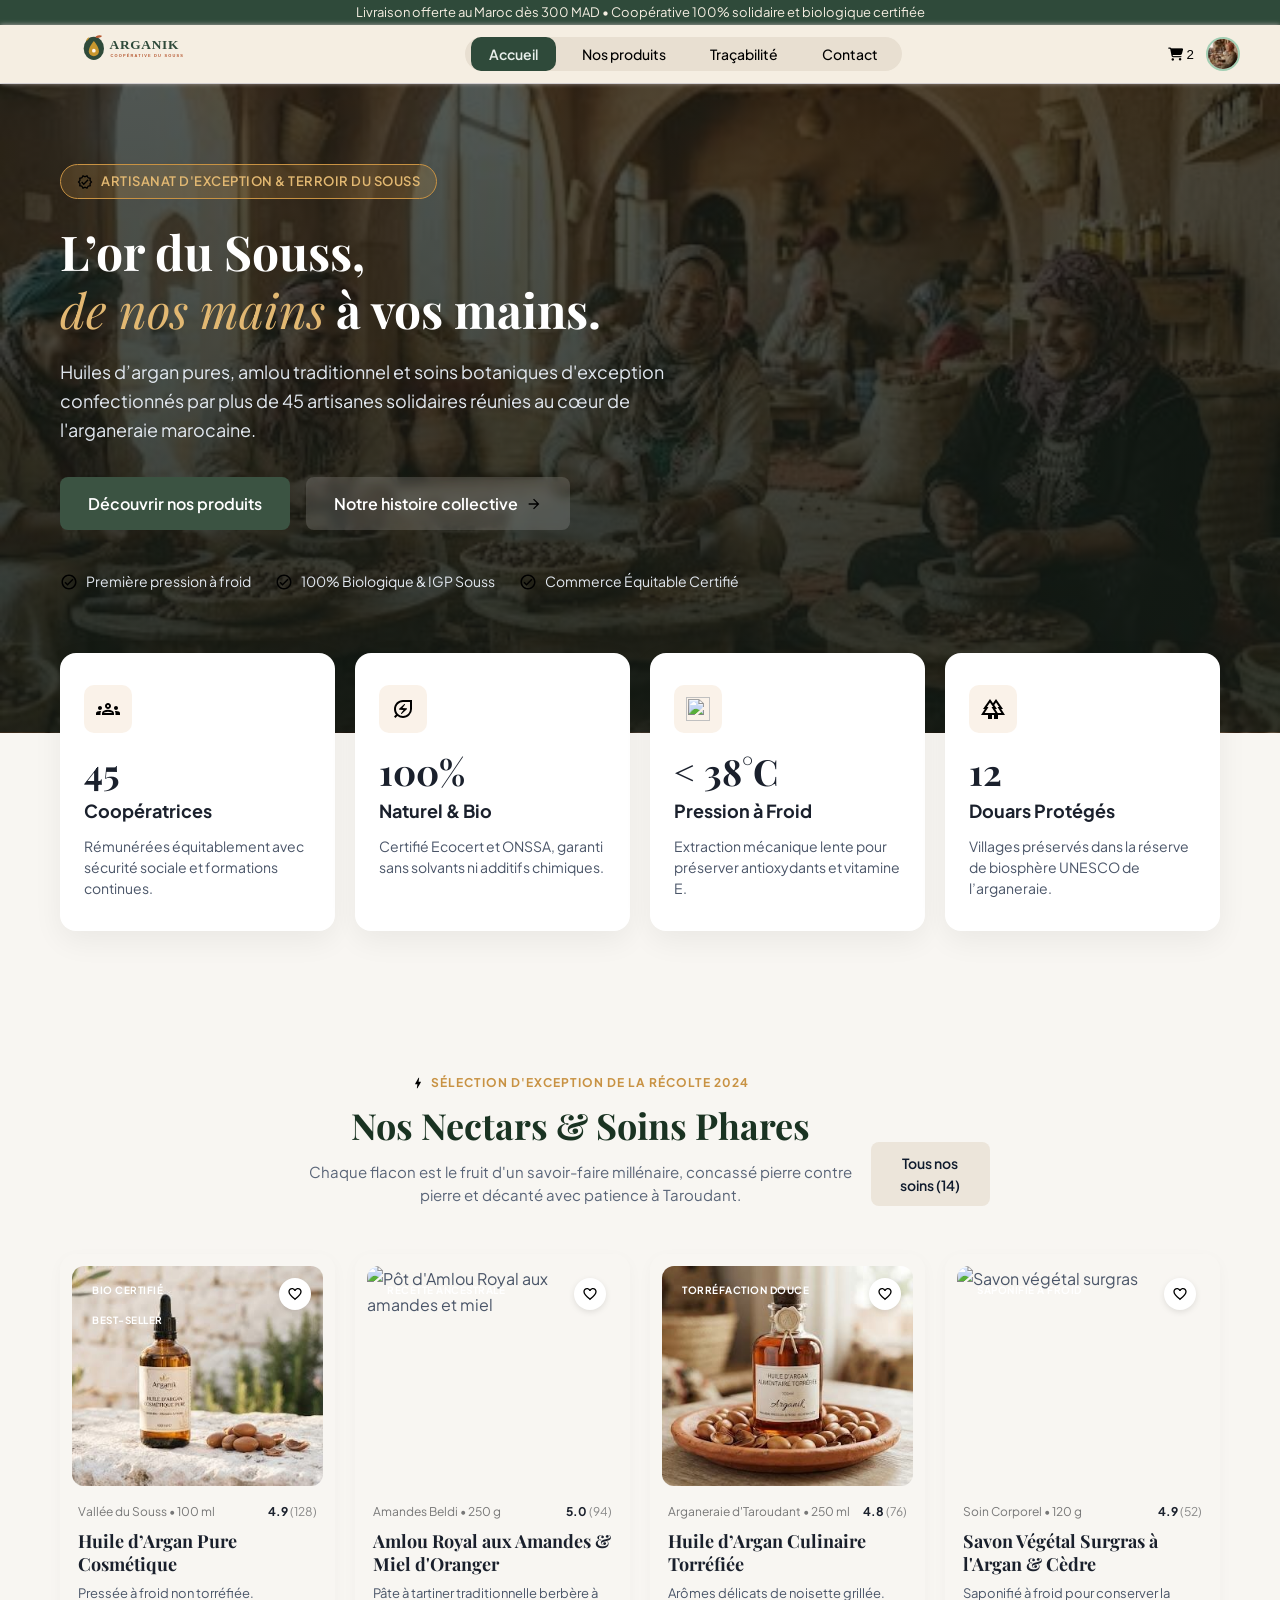
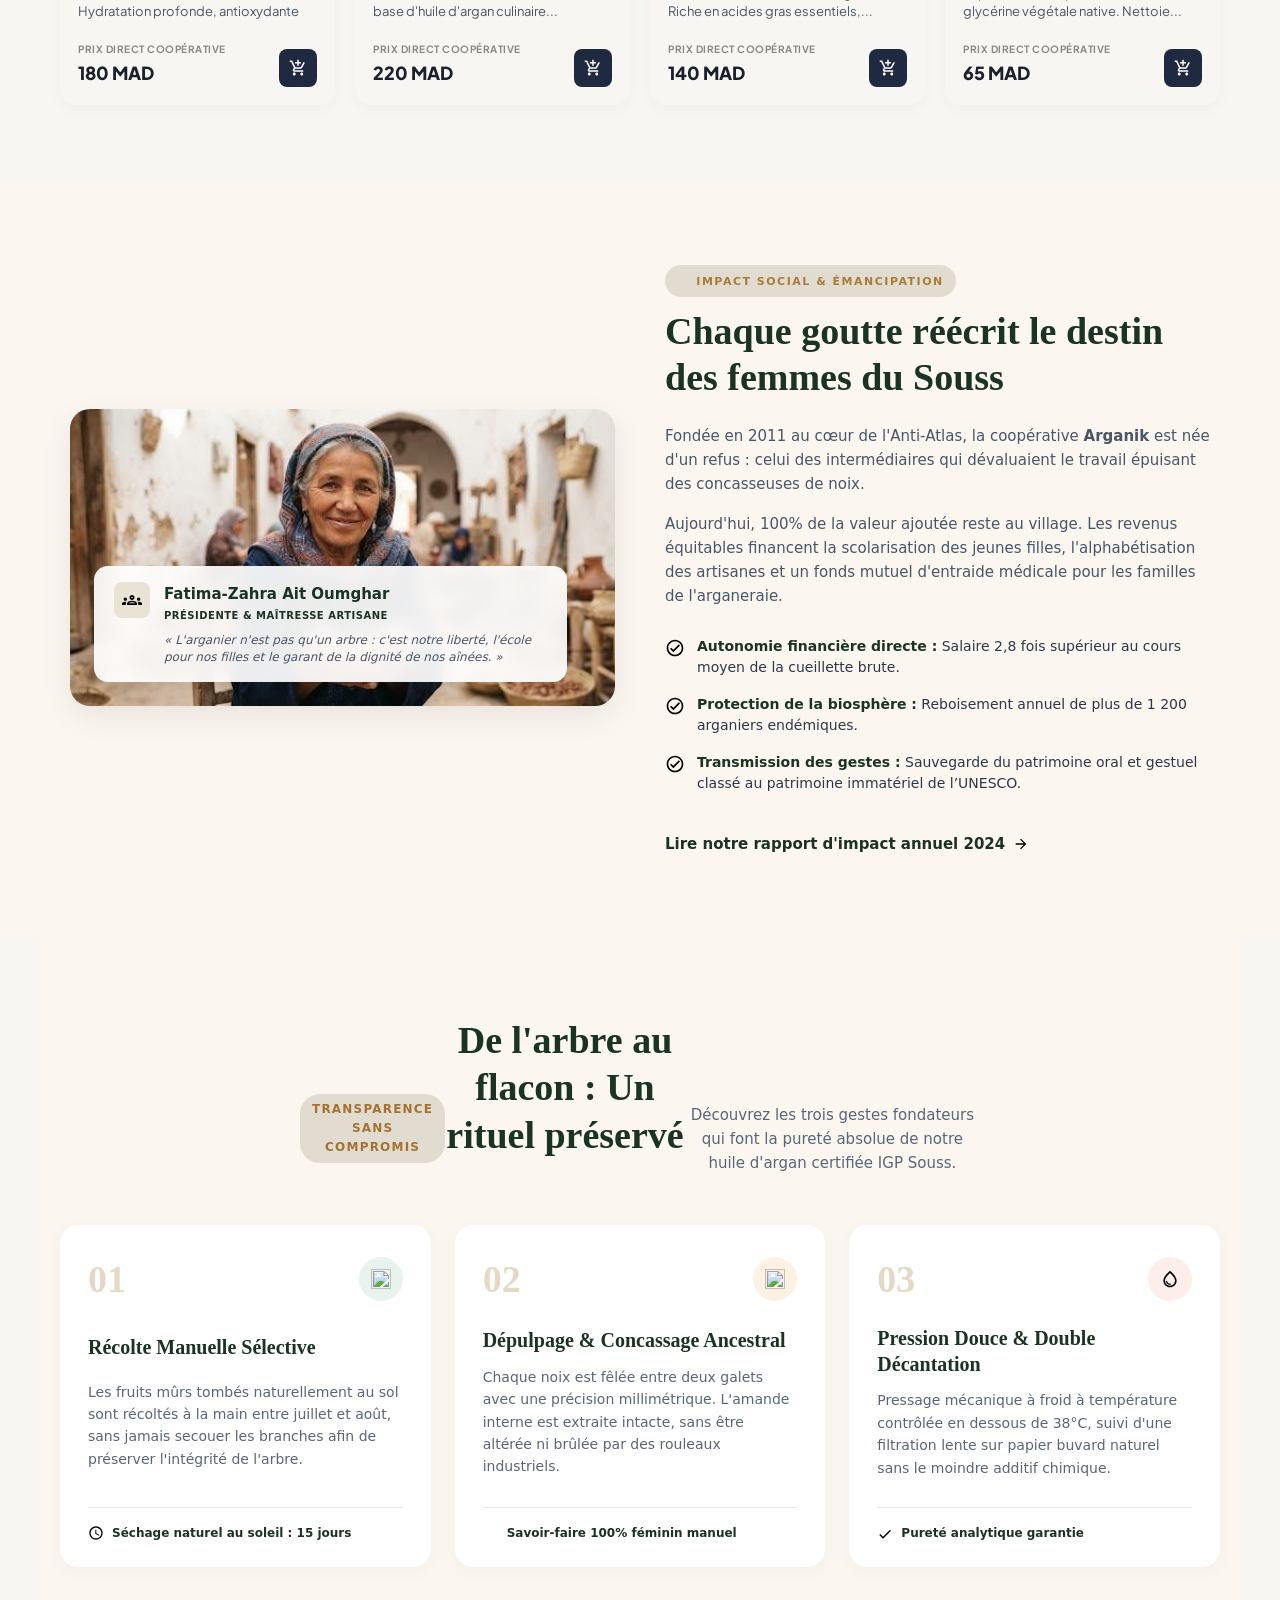
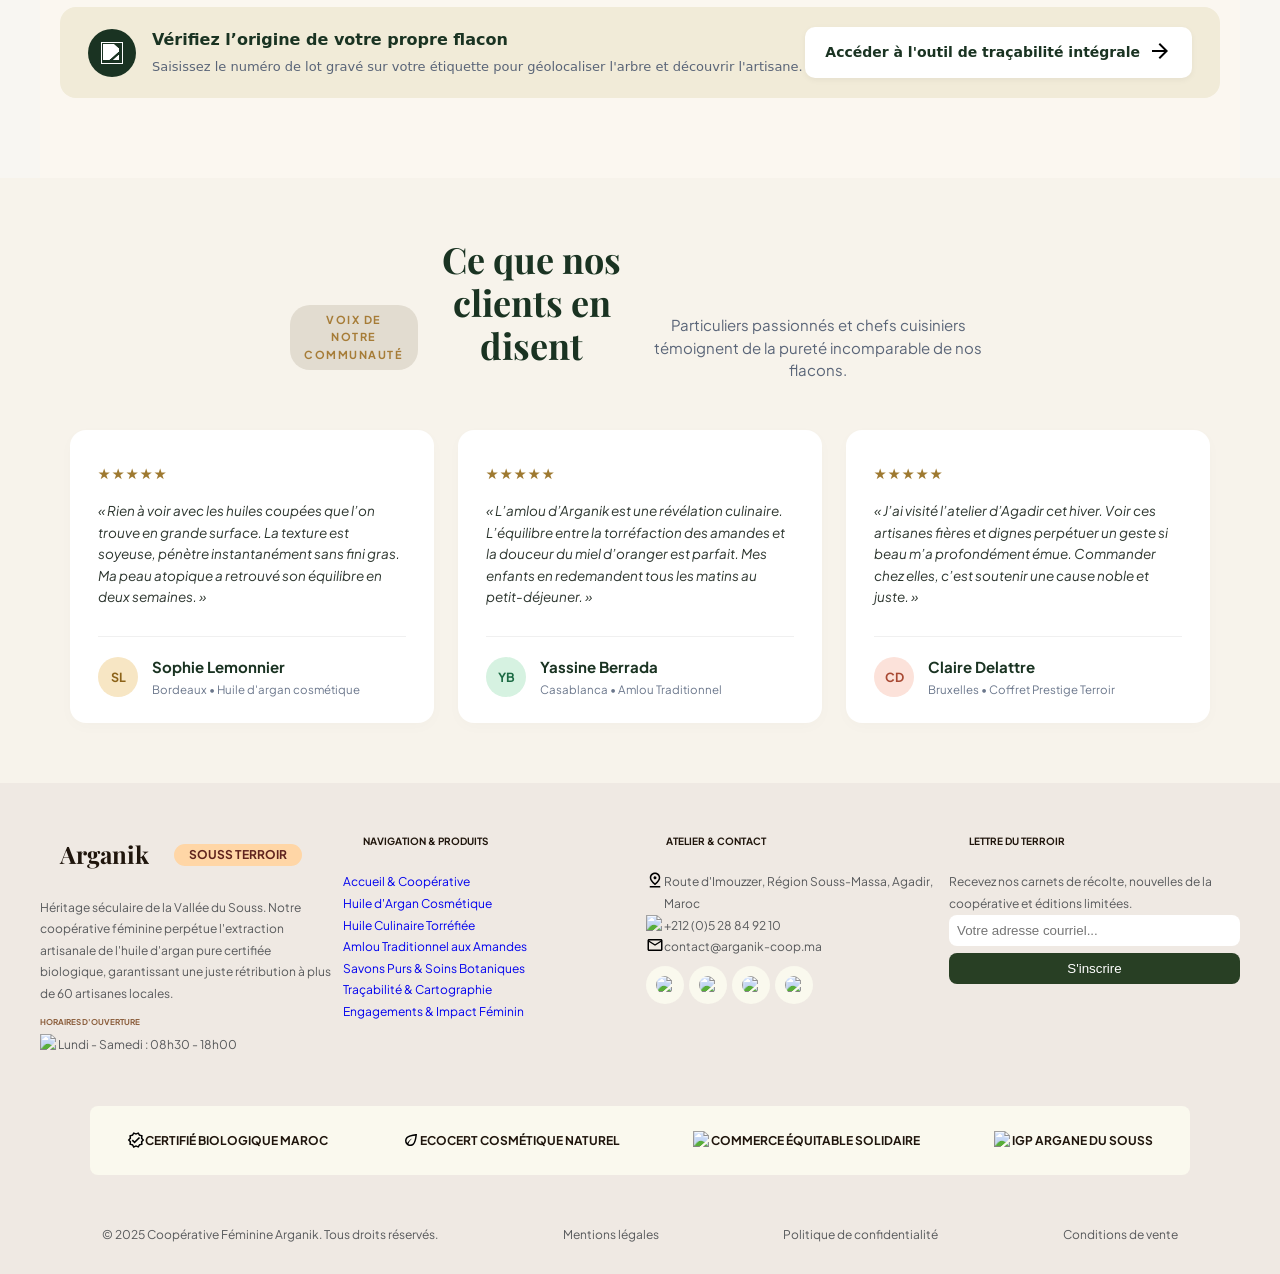
==== index.html @ dbd70b1c "mod :des petites modification sur l'acceuil page" ====
<!DOCTYPE html>
<html lang="fr">
<head>
    <meta charset="UTF-8">
    <meta name="viewport" content="width=device-width, initial-scale=1.0">
    <link rel="preconnect" href="https://fonts.googleapis.com">
    <link rel="preconnect" href="https://fonts.gstatic.com" crossorigin>
    <link
        href="https://fonts.googleapis.com/css2?family=Playfair+Display:ital,wght@0,400..900;1,400..900&family=Plus+Jakarta+Sans:ital,wght@0,200..800;1,200..800&display=swap"
        rel="stylesheet">
    <link rel="stylesheet" href="https://cdnjs.cloudflare.com/ajax/libs/font-awesome/6.5.1/css/all.min.css">
    <title>Accueil - Arganik Coopérative</title>
    <link rel="stylesheet" href="css/header.css">
    <link rel="stylesheet" href="css/footer.css">
    <link rel="stylesheet" href="css/acceuil.css">
</head>
<body>
   <!-- header de notre page  -->
    <header class="en-tete">
        <div class="livraison">
            <p id="liv">Livraison offerte au Maroc dès 300 MAD • Coopérative 100% solidaire et biologique certifiée</p>
        </div>
        <div class="conteneur-ente-contenu">
            <a href="index.html" class="logoo">
                <img src="../assets/images/logo/arganik-logo.svg" alt="Logo Arganik" class="logo">
            </a>
            <nav aria-label="Navigation principale" class="barre">
                <ul class="menu">
                    <li><a href="index.html" class="lien-actif">Accueil</a></li>
                    <li><a href="pages/">Nos produits</a></li>
                    <li><a href="pages/">Traçabilité</a></li>
                    <li><a href="pages/">Contact</a></li>
                </ul>
            </nav>
            <div class="profile">

                <button aria-label="Voir le panier">

                    <i class="fa-solid fa-cart-shopping"></i>

                    <span class="badge-panier">2</span>

                </button>

                <img src="assets/images/divers/avatar-utilisateur.jpg" alt="Avatar utilisateur">

            </div>

        </div>

    </header> 

    <main>
        <!-- Section Hero -->
        <section class="hero-section">
            <div class="hero-content">
                <p class="hero-badge">
                    <img src="assets/icons/certifie.svg" alt="" class="badge-icon" aria-hidden="true">
                    ARTISANAT D'EXCEPTION &amp; TERROIR DU SOUSS
                </p>

                <h1 class="hero-title">
                    L’or du Souss,<br>
                    <span class="highlight">de nos mains</span> à vos mains.
                </h1>

                <p class="hero-text">
                    Huiles d’argan pures, amlou traditionnel et soins botaniques
                    d'exception confectionnés par plus de 45 artisanes solidaires
                    réunies au cœur de l'arganeraie marocaine.
                </p>

                <div class="hero-cta">
                    <a href="pages/produit.html" class="btn-primary">Découvrir nos produits</a>
                    <a href="#histoire" class="btn-secondary">
                        Notre histoire collective
                        <img src="assets/icons/fleche-droite.svg" alt="" class="btn-icon" aria-hidden="true">
                    </a>
                </div>

                <ul class="hero-features">
                    <li>
                        <img src="assets/icons/coche-cercle.svg" alt="" aria-hidden="true">
                        Première pression à froid
                    </li>
                    <li>
                        <img src="assets/icons/coche-cercle.svg" alt="" aria-hidden="true">
                        100% Biologique &amp; IGP Souss
                    </li>
                    <li>
                        <img src="assets/icons/coche-cercle.svg" alt="" aria-hidden="true">
                        Commerce Équitable Certifié
                    </li>
                </ul>
            </div>
        </section>

        <!-- section chiffres cles et Cartes -->
        <section class="stats-section">
            <div class="stats-grid">
                <div class="stat-card">
                    <div class="stat-icon-wrapper">
                        <img src="assets/icons/groupe.svg" alt="" aria-hidden="true">
                    </div>
                    <p class="stat-value">45</p>
                    <h3 class="stat-title">Coopératrices</h3>
                    <p class="stat-description">
                        Rémunérées équitablement avec sécurité sociale et formations continues.
                    </p>
                </div>

                <div class="stat-card">
                    <div class="stat-icon-wrapper">
                        <img src="assets/icons/feuille-energie.svg" alt="" aria-hidden="true">
                    </div>
                    <p class="stat-value">100%</p>
                    <h3 class="stat-title">Naturel &amp; Bio</h3>
                    <p class="stat-description">
                        Certifié Ecocert et ONSSA, garanti sans solvants ni additifs chimiques.
                    </p>
                </div>

                <div class="stat-card">
                    <div class="stat-icon-wrapper">
                        <img src="assets/icons/pression.svg" alt="" aria-hidden="true">
                    </div>
                    <p class="stat-value">&lt; 38°C</p>
                    <h3 class="stat-title">Pression à Froid</h3>
                    <p class="stat-description">
                        Extraction mécanique lente pour préserver antioxydants et vitamine E.
                    </p>
                </div>

                <div class="stat-card">
                    <div class="stat-icon-wrapper">
                        <img src="assets/icons/foret.svg" alt="" aria-hidden="true">
                    </div>
                    <p class="stat-value">12</p>
                    <h3 class="stat-title">Douars Protégés</h3>
                    <p class="stat-description">
                        Villages préservés dans la réserve de biosphère UNESCO de l’arganeraie.
                    </p>
                </div>
            </div>
        </section>
        <!-- section produits or infos   -->
<section class="products-section">
    <div class="container">
        
        <!-- Entête de section -->
        <div class="section-header">
            <div class="header-text">
                <p class="section-badge">
                    <img src="assets/icons/eclair.svg" alt="" class="badge-icon" aria-hidden="true">
                    SÉLECTION D'EXCEPTION DE LA RÉCOLTE 2024
                </p>
                <h2 class="section-title">Nos Nectars &amp; Soins Phares</h2>
                <p class="section-description">
                    Chaque flacon est le fruit d'un savoir-faire millénaire, concassé pierre contre pierre et décanté avec patience à Taroudant.
                </p>
            </div>
            <a href="pages/produit.html" class="btn-all-products">Tous nos soins (14)</a>
        </div>

        <!-- grille des produits -->
        <div class="products-grid">
            <!-- Produit 1 -->
            <article class="product-card">
                <div class="product-image-wrapper">
                    <div class="product-tags">
                        <span class="tag tag-dark">BIO CERTIFIÉ</span>
                        <span class="tag tag-dark">BEST-SELLER</span>
                    </div>
                    <button type="button" class="btn-favorite" aria-label="Ajouter aux favoris">
                        <img src="assets/icons/favori.svg" alt="" aria-hidden="true">
                    </button>
                    <img src="assets/images/produits/huile-argan-cosmetique-01.jpg" alt="Flacon d'huile d'argan pure cosmétique" class="product-image">
                </div>
                <div class="product-content">
                    <div class="product-meta">
                        <span class="origin-volume">Vallée du Souss • 100 ml</span>
                        <span class="product-rating"> 4.9 <span class="rating-count">(128)</span></span>
                    </div>
                    <h3 class="product-title">Huile d’Argan Pure Cosmétique</h3>
                    <p class="product-description">Pressée à froid non torréfiée. Hydratation profonde, antioxydante</p>

                    <div class="product-footer">
                        <div class="price-wrapper">
                            <span class="price-label">PRIX DIRECT COOPÉRATIVE</span>
                            <span class="price-value">180 MAD</span>
                        </div>
                        <button type="button" class="btn-add-cart" aria-label="Ajouter au panier">
                            <img src="assets/icons/ajout-panier.svg" alt="" aria-hidden="true">
                        </button>
                    </div>
                </div>
            </article>

            <!-- Produit 2 -->
            <article class="product-card">
                <div class="product-image-wrapper">
                    <div class="product-tags">
                        <span class="tag tag-dark">RECETTE ANCESTRALE</span>
                    </div>
                    <button type="button" class="btn-favorite" aria-label="Ajouter aux favoris">
                        <img src="assets/icons/favori.svg" alt="" aria-hidden="true">
                    </button>
                    <img src="assets/images/produits/amlou-royal-02.jpg" alt="Pôt d'Amlou Royal aux amandes et miel" class="product-image">
                </div>

                <div class="product-content">
                    <div class="product-meta">
                        <span class="origin-volume">Amandes Beldi • 250 g</span>
                        <span class="product-rating"> 5.0 <span class="rating-count">(94)</span></span>
                    </div>

                    <h3 class="product-title">Amlou Royal aux Amandes &amp; Miel d'Oranger</h3>
                    <p class="product-description">Pâte à tartiner traditionnelle berbère à base d'huile d'argan culinaire...</p>

                    <div class="product-footer">
                        <div class="price-wrapper">
                            <span class="price-label">PRIX DIRECT COOPÉRATIVE</span>
                            <span class="price-value">220 MAD</span>
                        </div>
                        <button type="button" class="btn-add-cart" aria-label="Ajouter au panier">
                            <img src="assets/icons/ajout-panier.svg" alt="" aria-hidden="true">
                        </button>
                    </div>
                </div>
            </article>

            <!-- Produit 3 -->
            <article class="product-card">
                <div class="product-image-wrapper">
                    <div class="product-tags">
                        <span class="tag tag-dark">TORRÉFACTION DOUCE</span>
                    </div>
                    <button type="button" class="btn-favorite" aria-label="Ajouter aux favoris">
                        <img src="assets/icons/favori.svg" alt="" aria-hidden="true">
                    </button>
                    <img src="assets/images/produits/huile-argan-culinaire-03.jpg" alt="Bouteille d'huile d'argan culinaire" class="product-image">
                </div>

                <div class="product-content">
                    <div class="product-meta">
                        <span class="origin-volume">Arganeraie d'Taroudant • 250 ml</span>
                        <span class="product-rating"> 4.8 <span class="rating-count">(76)</span></span>
                    </div>

                    <h3 class="product-title">Huile d’Argan Culinaire Torréfiée</h3>
                    <p class="product-description">Arômes délicats de noisette grillée. Riche en acides gras essentiels,...</p>

                    <div class="product-footer">
                        <div class="price-wrapper">
                            <span class="price-label">PRIX DIRECT COOPÉRATIVE</span>
                            <span class="price-value">140 MAD</span>
                        </div>
                        <button type="button" class="btn-add-cart" aria-label="Ajouter au panier">
                            <img src="assets/icons/ajout-panier.svg" alt="" aria-hidden="true">
                        </button>
                    </div>
                </div>
            </article>

            <!-- Produit 4 -->
            <article class="product-card">
                <div class="product-image-wrapper">
                    <div class="product-tags">
                        <span class="tag tag-grey">SAPONIFIÉ À FROID</span>
                    </div>
                    <button type="button" class="btn-favorite" aria-label="Ajouter aux favoris">
                        <img src="assets/icons/favori.svg" alt="" aria-hidden="true">
                    </button>
                    <img src="assets/images/produits/savon-argan-cedre-04.jpg" alt="Savon végétal surgras" class="product-image">
                </div>

                <div class="product-content">
                    <div class="product-meta">
                        <span class="origin-volume">Soin Corporel • 120 g</span>
                        <span class="product-rating"> 4.9 <span class="rating-count">(52)</span></span>
                    </div>

                    <h3 class="product-title">Savon Végétal Surgras à l'Argan &amp; Cèdre</h3>
                    <p class="product-description">Saponifié à froid pour conserver la glycérine végétale native. Nettoie...</p>

                    <div class="product-footer">
                        <div class="price-wrapper">
                            <span class="price-label">PRIX DIRECT COOPÉRATIVE</span>
                            <span class="price-value">65 MAD</span>
                        </div>
                        <button type="button" class="btn-add-cart" aria-label="Ajouter au panier">
                            <img src="assets/icons/ajout-panier.svg" alt="" aria-hidden="true">
                        </button>
                    </div>
                </div>
            </article>

        </div>
    </div>
</section>
<section class="section-cooperative">
  <div class="cooperative-container">
    
    <!-- image + carte de la Presidente -->
    <div class="cooperative-media">
      <div class="photo-wrapper">
        <img src="assets/images/accueil/impact-presidente-fatima-zahra.jpg" alt="Fatima-Zahra Ait Oumghar" class="pic-president">
        
        <!-- carte d'information sur l'image -->
        <div class="card-presidente">
          <div class="icon-wrapper">
            <img src="assets/icons/groupe.svg" alt="" aria-hidden="true">
          </div>
          <div class="info-presidente">
            <h3 class="name">Fatima-Zahra Ait Oumghar</h3>
            <p class="name-job">PRÉSIDENTE & MAÎTRESSE ARTISANE</p>
            <blockquote class="discription-president">
              « L'arganier n'est pas qu'un arbre : c'est notre liberté, l'école pour nos filles et le garant de la dignité de nos aînées. »
            </blockquote>
          </div>
        </div>
      </div>
    </div>

    <!-- textes et liste d'impact -->
    <div class="cooperative-content">
      <!-- badge en haut du titre -->
      <span class="tag-badge">
        <img src="assets/icons/impact.svg" alt="" aria-hidden="true">
        IMPACT SOCIAL & ÉMANCIPATION
      </span>

      <h2 class="titre-descript">Chaque goutte réécrit le destin des femmes du Souss</h2>

      <p class="lead-text">
        Fondée en 2011 au cœur de l'Anti-Atlas, la coopérative <strong>Arganik</strong> est née d'un refus : celui des intermédiaires qui dévaluaient le travail épuisant des concasseuses de noix.
      </p>

      <p class="description-text">
        Aujourd'hui, 100% de la valeur ajoutée reste au village. Les revenus équitables financent la scolarisation des jeunes filles, l'alphabétisation des artisanes et un fonds mutuel d'entraide médicale pour les familles de l'arganeraie.
      </p>

      <ul class="list-info-cooperative">
        <li>
          <img src="assets/icons/coche-cercle.svg" alt="" aria-hidden="true">
          <span><strong>Autonomie financière directe :</strong> Salaire 2,8 fois supérieur au cours moyen de la cueillette brute.</span>
        </li>
        <li>
          <img src="assets/icons/coche-cercle.svg" alt="" aria-hidden="true">
          <span><strong>Protection de la biosphère :</strong> Reboisement annuel de plus de 1 200 arganiers endémiques.</span>
        </li>
        <li>
          <img src="assets/icons/coche-cercle.svg" alt="" aria-hidden="true">
          <span><strong>Transmission des gestes :</strong> Sauvegarde du patrimoine oral et gestuel classé au patrimoine immatériel de l’UNESCO.</span>
        </li>
      </ul>

      <a href="#" class="btn-lire">
        Lire notre rapport d'impact annuel 2024
        <img src="assets/icons/fleche-droite.svg" alt="" aria-hidden="true" class="fleche">
      </a>
    </div>

  </div>
</section>
<section class="section-transparence">
  <!-- Entête de la section -->
  <header class="section-header">
    <span class="tag-badge">TRANSPARENCE SANS COMPROMIS</span>
    <h2 class="section-title">De l'arbre au flacon : Un rituel préservé</h2>
    <p class="section-description">
      Découvrez les trois gestes fondateurs qui font la pureté absolue de notre huile d'argan certifiée IGP Souss.
    </p>
  </header>

  <!-- cartes des etapes du processus -->
  <div class="steps-grid">
    <!-- etape 1 -->
    <article class="step-card">
      <div class="card-header">
        <span class="step-number">01</span>
        <div class="icon-wrapper">
          <img src="assets/icons/arbre.svg" alt="" aria-hidden="true">
        </div>
      </div>
      <h3 class="step-title">Récolte Manuelle Sélective</h3>
      <p class="step-text">
        Les fruits mûrs tombés naturellement au sol sont récoltés à la main entre juillet et août, sans jamais secouer les branches afin de préserver l'intégrité de l'arbre.
      </p>
      <div class="card-footer">
        <img src="assets/icons/horloge.svg" alt="" aria-hidden="true">
        <span>Séchage naturel au soleil : 15 jours</span>
      </div>
    </article>

    <!-- etape 2 -->
    <article class="step-card">
      <div class="card-header">
        <span class="step-number">02</span>
        <div class="icon-wrapper">
          <img src="assets/icons/outils.svg" alt="" aria-hidden="true">
        </div>
      </div>
      <h3 class="step-title">Dépulpage & Concassage Ancestral</h3>
      <p class="step-text">
        Chaque noix est fêlée entre deux galets avec une précision millimétrique. L'amande interne est extraite intacte, sans être altérée ni brûlée par des rouleaux industriels.
      </p>
      <div class="card-footer">
        <img src="assets/icons/main.svg" alt="" aria-hidden="true">
        <span>Savoir-faire 100% féminin manuel</span>
      </div>
    </article>

    <!-- etape 3 -->
    <article class="step-card">
      <div class="card-header">
        <span class="step-number">03</span>
        <div class="icon-wrapper">
          <img src="assets/icons/goutte.svg" alt="" aria-hidden="true">
        </div>
      </div>
      <h3 class="step-title">Pression Douce & Double Décantation</h3>
      <p class="step-text">
        Pressage mécanique à froid à température contrôlée en dessous de 38°C, suivi d'une filtration lente sur papier buvard naturel sans le moindre additif chimique.
      </p>
      <div class="card-footer">
        <img src="assets/icons/coche.svg" alt="" aria-hidden="true">
        <span>Pureté analytique garantie</span>
      </div>
    </article>

  </div>

  <!-- Banderole de Tracabilité (bas de section) -->
  <div class="traceability-banner">
    <div class="traceability-info">
      <div class="qr-icon-container">
        <img src="assets/icons/qr-code.svg" alt="" aria-hidden="true">
      </div>
      <div class="traceability-text">
        <h4 class="traceability-title">Vérifiez l’origine de votre propre flacon</h4>
        <p class="traceability-subtext">Saisissez le numéro de lot gravé sur votre étiquette pour géolocaliser l'arbre et découvrir l'artisane.</p>
      </div>
    </div>
    <a href="#" class="btn-traceability">
      Accéder à l'outil de traçabilité intégrale
      <span class="arrow"><img src="assets/icons/fleche-droite.svg" alt=""></span>
    </a>
  </div>
</section>

<section class="section-avis">
  <!-- En-tête de section -->
  <header class="section-header">
    <span class="tag-badge">VOIX DE NOTRE COMMUNAUTÉ</span>
    <h2 class="section-title">Ce que nos clients en disent</h2>
    <p class="section-description">
      Particuliers passionnés et chefs cuisiniers témoignent de la pureté incomparable de nos flacons.
    </p>
  </header>

  <!-- Grille des avis clients -->
  <div class="reviews-grid">
    
    <!-- Avis 1 -->
    <article class="review-card">
      <div class="stars">★★★★★</div>
      <blockquote class="review-text">
        « Rien à voir avec les huiles coupées que l’on trouve en grande surface. La texture est soyeuse, pénètre instantanément sans fini gras. Ma peau atopique a retrouvé son équilibre en deux semaines. »
      </blockquote>
      <div class="review-author">
        <div class="avatar avatar-yellow">SL</div>
        <div class="author-info">
          <h3 class="author-name">Sophie Lemonnier</h3>
          <p class="author-details">Bordeaux • Huile d'argan cosmétique</p>
        </div>
      </div>
    </article>

    <!-- Avis 2 -->
    <article class="review-card">
      <div class="stars">★★★★★</div>
      <blockquote class="review-text">
        « L’amlou d’Arganik est une révélation culinaire. L’équilibre entre la torréfaction des amandes et la douceur du miel d’oranger est parfait. Mes enfants en redemandent tous les matins au petit-déjeuner. »
      </blockquote>
      <div class="review-author">
        <div class="avatar avatar-green">YB</div>
        <div class="author-info">
          <h3 class="author-name">Yassine Berrada</h3>
          <p class="author-details">Casablanca • Amlou Traditionnel</p>
        </div>
      </div>
    </article>

    <!-- Avis 3 -->
    <article class="review-card">
      <div class="stars">★★★★★</div>
      <blockquote class="review-text">
        « J’ai visité l’atelier d’Agadir cet hiver. Voir ces artisanes fières et dignes perpétuer un geste si beau m’a profondément émue. Commander chez elles, c’est soutenir une cause noble et juste. »
      </blockquote>
      <div class="review-author">
        <div class="avatar avatar-pink">CD</div>
        <div class="author-info">
          <h3 class="author-name">Claire Delattre</h3>
          <p class="author-details">Bruxelles • Coffret Prestige Terroir</p>
        </div>
      </div>
    </article>

  </div>
</section>
</main>
    <!-- la partie footer de la page  -->
    <footer id="Contact">
        <div class="footer_top">
            <div class="presentation_time">
                <div class="title">
                    <h3>Arganik</h3>
                    <p>SOUSS TERROIR</p>
                </div>
                <p>
                    Héritage séculaire de la Vallée du Souss. Notre coopérative féminine
                    perpétue l'extraction artisanale de l'huile d'argan pure certifiée
                    biologique, garantissant une juste rétribution à plus de 60
                    artisanes locales.
                </p>
                <h6>HORAIRES D'OUVERTURE</h6>
                <div class="infos">
                    <img width="18" height="18" src="https://img.icons8.com/material-outlined/24/clock--v1.png"
                        alt="horloge" />
                    <p>Lundi - Samedi : 08h30 - 18h00</p>
                </div>
            </div>

            <nav class="links">
                <h5>NAVIGATION & PRODUITS</h5>
                <ul class="nav_footer">
                    <li><a href="index.html">Accueil & Coopérative</a></li>
                    <li><a href="#">Huile d'Argan Cosmétique</a></li>
                    <li><a href="#">Huile Culinaire Torréfiée</a></li>
                    <li><a href="#">Amlou Traditionnel aux Amandes</a></li>
                    <li><a href="#">Savons Purs & Soins Botaniques</a></li>
                    <li><a href="#">Traçabilité & Cartographie</a></li>
                    <li><a href="#">Engagements & Impact Féminin</a></li>
                </ul>
            </nav>

            <div class="contact">
                <h5>ATELIER & CONTACT</h5>
                <div class="infos">
                    <img src="assets/icons/epingle-carte.svg" width="18" height="18" alt="carte">
                    <p>Route d'Imouzzer, Région Souss-Massa, Agadir, Maroc</p>
                </div>
                <div class="infos">
                    <img width="18" height="18" src="https://img.icons8.com/forma-bold/24/phone.png" alt="téléphone" />
                    <p>+212 (0)5 28 84 92 10</p>
                </div>
                <div class="infos">
                    <img src="assets/icons/email.svg" width="18" height="18" alt="email">
                    <p>contact@arganik-coop.ma</p>
                </div>

                <div class="contact_icons">
                    <img width="18" height="18" src="https://img.icons8.com/ios/50/camera--v3.png" alt="instagram" />
                    <img width="18" height="18" src="https://img.icons8.com/material-sharp/24/earth-planet--v2.png"
                        alt="web" />
                    <img width="18" height="18" src="https://img.icons8.com/material-outlined/24/comments--v1.png"
                        alt="commentaires" />
                    <img width="18" height="18" src="https://img.icons8.com/windows/32/bookmark-ribbon--v1.png"
                        alt="favoris" />
                </div>
            </div>

            <div class="newsletter">
                <h5>LETTRE DU TERROIR</h5>
                <p>
                    Recevez nos carnets de récolte, nouvelles de la coopérative et
                    éditions limitées.
                </p>
                <div class="sign_button">
                    <input type="email" placeholder="Votre adresse courriel..." />
                    <button type="button">S'inscrire</button>
                </div>
            </div>
        </div>

        <div class="labels">
            <div class="infos">
                <img src="assets/icons/certifie.svg" width="18" height="18" alt="certifié">
                <p>CERTIFIÉ BIOLOGIQUE MAROC</p>
            </div>
            <div class="infos">
                <img src="assets/icons/feuille-eco.svg" width="18" height="18" alt="écologique">
                <p>ECOCERT COSMÉTIQUE NATUREL</p>
            </div>
            <div class="infos">
                <img width="18" height="18" src="https://img.icons8.com/windows/32/group2.png" alt="solidaire" />
                <p>COMMERCE ÉQUITABLE SOLIDAIRE</p>
            </div>
            <div class="infos">
                <img width="18" height="18" src="https://img.icons8.com/windows/32/warranty.png" alt="igp" />
                <p>IGP ARGANE DU SOUSS</p>
            </div>
        </div>

        <div class="footer_bottom">
            <p>© 2025 Coopérative Féminine Arganik. Tous droits réservés.</p>
            <p>Mentions légales</p>
            <p>Politique de confidentialité</p>
            <p>Conditions de vente</p>
        </div>
    </footer>
</body>
</html>
---- css/header.css ----
* {
  box-sizing: border-box;
  margin: 0;
  padding: 0;
}
.conteneur-ente-contenu {
  display: flex;
  align-items: center;
  justify-content: space-between;
  position: relative;
  padding: 0 40px;
  text-decoration: none;
  background-color: #f5eee2;
  border: 1px ;
  box-shadow:0px 0px 5px 0px rgb(185, 175, 175);
  
}

.en-tete-contenu {
  display: flex;
  align-items: center;
  padding: 10px 40px;
  height: 70px;
}

.logo {
  margin-top: -8px;
  margin-left: 40px;

  width: 120px;
  height: 60px;
}
 .en-tete {
  
  position:sticky;
  top: 0px;
  
  z-index: 10;
  background-color: #f5eee2;
  border-bottom: 1px solid #E5E7EB;
 box-shadow: 1px solid  rgb(183, 121, 121) ;
 }
 
 

.en-tete {
  position: sticky;
  top: 0;
  z-index: 10;
  background-color: #f5eee2;
  border-bottom: 1px solid #e5e7eb;
  
}
header nav {
  margin: 0;
}
a:focus-visible,
button:focus-visible {
  outline: 3px solid #2f4a3a;
  outline-offset: 2px;
}

ul {
  list-style: none;
}
.menu li {
  list-style: none;
}

.menu {
  display: flex;
  align-items: center;
  gap: 8px;
  background-color: #e8dfd1;
  padding: 4px 6px;
  border-radius: 30px;
}

.menu a {
  text-decoration: none;
  color: #000000;
  font-weight: 500;
  font-size: 14px;
  padding: 8px 18px;
  white-space: nowrap;
}

.menu a:hover {
  color: #2f4a3a;
}

.menu .lien-actif {
  color: #e8efeb;
  font-weight: 600;
  border: #2f4a3a;
  background-color: #2f4a3a;
  border-radius: 10px;
}

#liv {
  color: #f5eee2;
  background-color: #2f4a3a;
  text-align: center;
  padding: 2px;
  font-size: 13px;
  margin-top: 0px;

}

.profile {
   display: flex;
  align-items: center;
  gap: 12px;
}
.profile img {
  width: 34px;
  height: 34px;
  border-radius: 100%;
  border: 2px solid #a3cfb4;
}
.profile button {
  background: none;
  border: none;
}


@media (max-width: 600px){
  .conteneur-ente-contenu {
    display: flex;
    flex-direction: column;
    align-items: center;
    justify-content: space-between;
    position: relative;
    padding: 0 40px;
    text-decoration: none;
    background-color: #f5eee2;
    border: 1px;
    box-shadow: 0px 0px 5px 0px rgb(185, 175, 175);
}
.menu {
    margin: 5px;
}
}
---- css/footer.css ----
footer{
  margin: 0;
  padding: 0;
  font-family: "Plus Jakarta Sans", sans-serif;
  color: #57595b;
  font-size: 12px;
}
footer {
  padding: 30px 40px;
  background-color: #efe9e3;
}

footer .footer_top {
  display: grid;
  grid-template-columns: repeat(4, 1fr);
  /* grid-template-columns: 2fr 1.5fr 1fr 2fr; */
  gap: 1%;
  line-height: 1.8;
}
footer h3 {
  margin: 20px;
  font-family: "Playfair Display", serif;
  font-size: x-large;
  color: #1f150c;
}
footer .title {
  display: flex;
  align-items: center;
}
footer .title p {
  background-color: #ffd6a6;
  border-radius: 25px;
  padding: 0px 15px;
  margin: 5px;
  color: #60241e;
  font-weight: bold;
}
footer h6 {
  color: #8b5e3c;
}

footer .presentation_time h6 {
  margin: 10px 0px 5px 0px;
}

footer h5 {
  margin: 20px;
  color: #1f150c;
}
footer .infos {
  display: flex;
}
footer .contact_icons img {
  box-sizing: content-box;
  background-color: #faf9ee;
  border-radius: 100%;
  padding: 10px;
}
footer .labels {
  display: flex;
  justify-content: space-around;
  background-color: #faf9ee;
  margin: 50px;
  padding: 25px 0px;
  border-radius: 8px;
  font-weight: bold;
  color: #1f150c;
}

footer .contact_icons {
  display: flex;
  justify-content: left;
  margin-top: 8px;
  gap: 5px;
}

footer .footer_bottom {
  display: flex;
  justify-content: space-around;
  font-style: bold;
}
footer .nav_footer {
  list-style: none;
}
footer .sign_button {
  display: grid;
}
footer input {
  border-radius: 8px;
  padding: 8px;
  margin-bottom: 7px;
  border: none;
}
footer button {
  background-color: #283f24;
  color: white;
  cursor: pointer;
  border-radius: 8px;
  padding: 8px;
  border: none;
}

@media (max-width: 600px){
  footer {
    padding: 20px ;
}
footer .footer_top {
    display: flex;
    flex-direction: column;
    gap: 1%;
    line-height: 1.3;
}
footer .presentation_time h6 {
    margin: 5px;
}
footer .infos {
    display: flex;
    align-items: center;
}
footer .infos p{
  margin: 0;
}
footer  h5{
  margin: 5px;
}
footer .links ul{
  margin: 5px;
  padding: 5px;
}
footer .contact_icons {
   display: none;
}
footer .labels {
    display: flex;
    justify-content: center;
    background-color: #faf9ee;
    margin: 0px;
    padding: 10px;
    border-radius: 8px;
    font-size: 0.6em;
    font-weight: bold;
    color: #1f150c;
}
footer .footer_bottom{
  font-size: 0.5em;
}
}


/* tablette */
@media (max-width: 1024px){
  footer {
    padding: 10px;
    width: 100%;
}
footer .footer_top {
    display: flex;
    justify-content: center;
    flex-wrap: wrap;
    gap: 1%;
    line-height: 1.8;
    padding-bottom: 30px;
}
footer .presentation_time h6 {
    margin: 5px;
    
}
footer .infos {
    display: flex;
    align-items: center;
}
footer .links ul{
  margin: 5px;
  padding: 5px;
}
footer .labels {
    display: flex;
    justify-content: center;
    background-color: #faf9ee;
    margin: 0px;
    padding: 10px;
    border-radius: 8px;
    font-size: 1em;
    font-weight: bold;
    color: #1f150c;
}
footer .contact_icons {
   display: none;
}
}
---- css/acceuil.css ----
/* variables globaless */
:root {
  --color-primary: #1F293F;
  --color-dark: #0F1B2D;
  --color-accent: #C89243;
  --color-accent-bg: #FAF2E9;
  --color-light: #F8F6F2;
  --color-white: #FFFFFF;
  --color-text: #4A5568;
  --color-heading: #1A202C;
  --font-heading: 'Playfair Display', serif;
  --font-body: 'Plus Jakarta Sans', sans-serif;
  --container-width: 1200px;
}

/* la reinitialisation du css */
*{
  margin: 0;
  padding: 0;
  box-sizing: border-box;
}

/* le style generale du body */
body {
  font-family: var(--font-body);
  color: var(--color-text);
  background-color: var(--color-light);
  line-height: 1.6;
}

/* concernat les lienss pour eliminer le soulinement */
a {
  text-decoration: none;
}

/* layout du conteneur ou la facon d'organiser les elements dans ce conteneur  */
.hero-content,
.stats-grid {
  max-width: var(--container-width);
  margin: 0 auto;
  padding: 0 20px;
}

/* style pour hero section */
.hero-section {
  width: 100%;
  background-image: linear-gradient(
    rgba(15, 23, 18, 0.72), 
    rgba(20, 28, 22, 0.85)
  ),url('../assets/images/hero/accueil-hero-cooperatrices.jpg');
  background-size: cover;
  background-position: center;
  padding: 80px 0 140px 0;
  /* espace en bas pour  chevaucher les cartes */
  color: var(--color-white);
}

.hero-badge {
  display: inline-flex;
  align-items: center;
  gap: 8px;
  background-color: rgba(200, 146, 67, 0.2);
  border: 1px solid var(--color-accent);
  color: #E2B872;
  padding: 6px 16px;
  border-radius: 50px;
  font-size: 13px;
  font-weight: 600;
  letter-spacing: 0.5px;
  margin-bottom: 24px;
}

.badge-icon {
  width: 16px;
  height: 16px;
}

.hero-title {
  font-family: var(--font-heading);
  font-size: 48px;
  line-height: 1.2;
  color: var(--color-white);
  margin-bottom: 20px;
  max-width: 700px;
}

.hero-title .highlight {
  font-style: italic;
  color: #E2B872;
  font-weight: 400;
}

.hero-text {
  font-size: 18px;
  color: #E2E8F0;
  max-width: 650px;
  margin-bottom: 32px;
}

/* boutons CTA c-a-d un bouton qui insiste de faire une action au cours d'exploration (par exemple savoir plus..). */
.hero-cta {
  display: flex;
  align-items: center;
  gap: 16px;
  margin-bottom: 40px;
}

.btn-primary {
  background-color: #3B5342;
  color: var(--color-white);
  padding: 14px 28px;
  border-radius: 8px;
  font-weight: 600;
  transition: background-color 0.3s ease;
}

.btn-primary:hover {
  background-color: #2D4133;
}

.btn-secondary {
  background-color: rgba(255, 255, 255, 0.15);
  color: var(--color-white);
  padding: 14px 28px;
  border-radius: 8px;
  font-weight: 600;
  display: inline-flex;
  align-items: center;
  gap: 8px;
  backdrop-filter: blur(4px);
  transition: background-color 0.3s ease;
}

.btn-secondary:hover {
  background-color: rgba(255, 255, 255, 0.25);
}

.btn-icon {
  width: 16px;
  height: 16px;
}

/* liste des avantages de la section hero(c'est les caracteristiques de cette section) */
.hero-features {
  display: flex;
  flex-wrap: wrap;
  gap: 24px;
  list-style: none;
  font-size: 14px;
  color: #E2E8F0;
}

.hero-features li {
  display: flex;
  align-items: center;
  gap: 8px;
}

.hero-features img {
  width: 18px;
  height: 18px;
}

/* style pour section cartes statistiquees */
.stats-section {
  position: relative;
  z-index: 10;
  margin-top: -80px;
  /* un peu du chevauchement ici  */
  padding-bottom: 60px;
}

.stats-grid {
  display: grid;
  grid-template-columns: repeat(4, 1fr);
  gap: 20px;
}

.stat-card {
  background-color: var(--color-white);
  border-radius: 16px;
  padding: 32px 24px;
  box-shadow: 0 10px 30px rgba(0, 0, 0, 0.06);
  display: flex;
  flex-direction: column;
  align-items: flex-start;
}

.stat-icon-wrapper {
  width: 48px;
  height: 48px;
  background-color: var(--color-accent-bg);
  border-radius: 10px;
  display: flex;
  align-items: center;
  justify-content: center;
  margin-bottom: 20px;
}

.stat-icon-wrapper img {
  width: 24px;
  height: 24px;
}

.stat-value {
  font-family: var(--font-heading);
  font-size: 36px;
  font-weight: 700;
  color: var(--color-heading);
  line-height: 1;
  margin-bottom: 8px;
}

.stat-title {
  font-size: 18px;
  font-weight: 700;
  color: var(--color-heading);
  margin-bottom: 10px;
}

.stat-description {
  font-size: 14px;
  color: var(--color-text);
  line-height: 1.5;
}

/*  partie Responsive  del la section hero*/
@media (max-width: 992px) {
  .stats-grid {
    grid-template-columns: repeat(2, 1fr);
  }
}

@media (max-width: 576px) {
  .stats-grid {
    grid-template-columns: 1fr;
  }

  .hero-title {
    font-size: 32px;
  }

  .hero-cta {
    flex-direction: column;
    align-items: stretch;
  }
}

/* deuxieme section section produits or infos
   */
.products-section {
  background-color: var(--color-light);
  padding: 80px 0;
}

.products-section .container {
  max-width: var(--container-width);
  margin: 0 auto;
  padding: 0 20px;
}

/* entête de Section */
.section-header {
  display: flex;
  justify-content: space-between;
  align-items: flex-end;
  margin-bottom: 40px;
}

.header-text {
  max-width: 600px;
}

.section-badge {
  display: inline-flex;
  align-items: center;
  gap: 6px;
  color: var(--color-accent);
  font-size: 12px;
  font-weight: 700;
  letter-spacing: 1px;
  text-transform: uppercase;
  margin-bottom: 12px;
}

.section-badge .badge-icon {
  width: 14px;
  height: 14px;
}

.section-title {
  font-family: var(--font-heading);
  font-size: 38px;
  color: var(--color-heading);
  font-weight: 700;
  margin-bottom: 12px;
  line-height: 1.2;
}

.section-description {
  font-size: 15px;
  color: var(--color-text);
  line-height: 1.6;
}

/* bouton "Tous nos soins" */
.btn-all-products {
  background-color: #ECE5DA;
  color: var(--color-dark);
  padding: 10px 20px;
  border-radius: 8px;
  font-size: 14px;
  font-weight: 600;
  transition: background-color 0.2s ease;
}

.btn-all-products:hover {
  background-color: #E2D7C7;
}

/*  grille des produits  */
.products-grid {
  display: grid;
  grid-template-columns: repeat(4, 1fr);
  gap: 20px;
}

/*  carte Produit Individualisre  */
.product-card {
  background-color: var(--bg-card);
  border-radius: 16px;
  padding: 12px;
  display: flex;
  flex-direction: column;
  justify-content: space-between;
  box-shadow: 0 4px 15px rgba(0, 0, 0, 0.03);
  transition: transform 0.3s ease, box-shadow 0.3s ease;
}

.product-card:hover {
  transform: translateY(-4px);
  box-shadow: 0 8px 25px rgba(0, 0, 0, 0.08);
}

/* zone image rt badges */
.product-image-wrapper {
  position: relative;
  width: 100%;
  height: 220px;
  border-radius: 12px;
  overflow: hidden;
  margin-bottom: 16px;
}

.product-image {
  width: 100%;
  height: 100%;
  object-fit: cover;
}

/* badges sur l'image */
.product-tags {
  position: absolute;
  top: 12px;
  left: 12px;
  display: flex;
  flex-direction: column;
  gap: 6px;
  z-index: 2;
}

.tag {
  font-size: 10px;
  font-weight: 700;
  padding: 4px 8px;
  border-radius: 6px;
  color: var(--color-white);
  letter-spacing: 0.5px;
  text-transform: uppercase;
}

.tag-dark {
  background-color: var(--bg-badge-dark);
}

.tag-grey {
  background-color: var(--bg-badge-grey);
}

/* bouton favoris  */
.btn-favorite {
  position: absolute;
  top: 12px;
  right: 12px;
  width: 32px;
  height: 32px;
  background-color: var(--color-white);
  border: none;
  border-radius: 50%;
  display: flex;
  align-items: center;
  justify-content: center;
  cursor: pointer;
  box-shadow: 0 2px 6px rgba(0, 0, 0, 0.1);
  z-index: 2;
  transition: scale 0.2s ease;
}

.btn-favorite:hover {
  scale: 1.1;
}

.btn-favorite img {
  width: 16px;
  height: 16px;
}

/* contenu texte du produit */
.product-content {
  padding: 0 6px 6px 6px;
  display: flex;
  flex-direction: column;
  flex-grow: 1;
}

.product-meta {
  display: flex;
  justify-content: space-between;
  align-items: center;
  font-size: 12px;
  color: #777;
  margin-bottom: 8px;
}

.product-rating {
  font-weight: 700;
  color: var(--color-heading);
}

.rating-count {
  font-weight: 400;
  color: #888;
}

.product-title {
  font-family: var(--font-heading);
  font-size: 18px;
  font-weight: 700;
  color: var(--color-heading);
  line-height: 1.3;
  margin-bottom: 8px;
}

.product-description {
  font-size: 13px;
  color: var(--color-text);
  line-height: 1.4;
  margin-bottom: 20px;
}

/* footer de Carte (Prix et Panier) */
.product-footer {
  display: flex;
  justify-content: space-between;
  align-items: flex-end;
  margin-top: auto;
}

.price-wrapper {
  display: flex;
  flex-direction: column;
}

.price-label {
  font-size: 10px;
  font-weight: 700;
  color: #888;
  letter-spacing: 0.5px;
  margin-bottom: 2px;
}

.price-value {
  font-size: 18px;
  font-weight: 800;
  color: var(--color-heading);
}

/* bouton Panier */
.btn-add-cart {
  width: 38px;
  height: 38px;
  background-color: var(--color-primary);
  border: none;
  border-radius: 8px;
  display: flex;
  align-items: center;
  justify-content: center;
  cursor: pointer;
  transition: background-color 0.2s ease;
}

.btn-add-cart:hover {
  background-color: #2D3A54;
}

.btn-add-cart img {
  width: 18px;
  height: 18px;
  filter: invert(1);
}

/* Responsive de la 2 eme partie */
@media (max-width: 1024px) {
  .products-grid {
    grid-template-columns: repeat(2, 1fr);
  }
}

@media (max-width: 600px) {
  .section-header {
    flex-direction: column;
    align-items: flex-start;
    gap: 16px;
  }

  .products-grid {
    grid-template-columns: 1fr;
  }
}

/* la troisieme section : */
.section-cooperative {
  background-color: #F9F2E6;
}


/*section cooperative */
/*  conteneur principal */
.section-cooperative {
  background-color: #fbf7f0;
  /* Fond beige/crème clair */
  padding: 80px 20px;
  font-family: system-ui, -apple-system, sans-serif;
  color: #2d3748;
}

.cooperative-container {
  max-width: 1140px;
  margin: 0 auto;
  display: flex;
  gap: 50px;
  align-items: center;
}

/* Les 2 colonnes occupent chacune 50% */
.cooperative-media,
.cooperative-content {
  flex: 1;
}

/* 
   colonne gaiuche :image +texte */

.photo-wrapper {
  position: relative;
  display: inline-block;
  width: 100%;
}

.pic-president {
  width: 100%;
  height: auto;
  border-radius: 20px;
  display: block;
  object-fit: cover;
  box-shadow: 0 10px 30px rgba(0, 0, 0, 0.08);
}

/* carte blanche en bas à gauche */
.card-presidente {
  position: absolute;
  bottom: 24px;
  left: 24px;
  right: 48px; /* laisse un espace à droite */
  background: rgba(255, 255, 255, 0.92);
  backdrop-filter: blur(8px); /*wahed flouu*/
  -webkit-backdrop-filter: blur(8px); /* effet de flou sur l'arrière-plan */
  padding: 16px 20px;
  border-radius: 14px;
  display: flex;
  gap: 14px;
  align-items: flex-start;
  box-shadow: 0 8px 20px rgba(0, 0, 0, 0.12);
}

.card-presidente .icon-wrapper {
  background-color: #e8e3d5;
  border-radius: 8px;
  padding: 8px;
  display: flex;
  align-items: center;
  justify-content: center;
  flex-shrink: 0;
}

.card-presidente .icon-wrapper img {
  width: 20px;
  height: 20px;
}

.card-presidente .name {
  font-size: 15px;
  font-weight: 700;
  color: #1a3322;
  margin: 0;
}

.card-presidente .name-job {
  font-size: 10px;
  font-weight: 800;
  letter-spacing: 0.5px;
  color: #1a3322;
  margin: 2px 0 8px 0;
  text-transform: uppercase;
}

.card-presidente .discription-president {
  font-size: 12px;
  line-height: 1.4;
  font-style: italic;
  color: #4a5568;
  margin: 0;
}


/* badge */
.tag-badge {
  display: inline-flex;
  align-items: center;
  gap: 6px;
  background-color: #e2dcd0;
  color: #1a3322;
  font-size: 11px;
  font-weight: 700;
  letter-spacing: 0.6px;
  padding: 6px 12px;
  border-radius: 20px;
  margin-bottom: 20px;
  text-transform: uppercase;
}

.tag-badge img {
  width: 14px;
  height: 14px;
}

/* titre principal */
.titre-descript {
  font-family: 'Georgia', serif;
  font-size: 38px;
  line-height: 1.2;
  color: #1a3322;
  margin: 0 0 24px 0;
  font-weight: 700;
}

/* paragraphes */
.lead-text,
.description-text {
  font-size: 15px;
  line-height: 1.6;
  color: #4a5568;
  margin-bottom: 16px;
}

/* lste q puces */
.list-info-cooperative {
  list-style: none;
  padding: 0;
  margin: 28px 0;
  display: flex;
  flex-direction: column;
  gap: 16px;
}

.list-info-cooperative li {
  display: flex;
  align-items: flex-start;
  gap: 12px;
  font-size: 14px;
  line-height: 1.5;
  color: #2d3748;
}

.list-info-cooperative li img {
  width: 20px;
  height: 20px;
  flex-shrink: 0;
  margin-top: 2px;
}

.list-info-cooperative strong {
  color: #1a3322;
}

/* lien et bouton du bas */
.btn-lire {
  display: inline-flex;
  align-items: center;
  gap: 8px;
  color: #1a3322;
  font-weight: 700;
  font-size: 15px;
  text-decoration: none;
  margin-top: 10px;
  transition: gap 0.2s ease;
}

.btn-lire:hover {/* petit effet de glissement au survol */
  gap: 12px; 
}

.btn-lire .fleche {
  width: 16px;
  height: 16px;
}

/* pour adapter a ecran tablette ici*/
@media (max-width: 992px) {
  .cooperative-container {
    flex-direction: column;
    gap: 40px;
  }

  .card-presidente {
    right: 24px;
    /* Prend toute la largeur sur mobile */
  }

  .titre-descript {
    font-size: 28px;
  }
}

/* setion derniere */

.section-transparence {
  background-color: #fbf7f0;
  padding: 80px 20px;
  max-width: 1200px;
  margin: 0 auto;
  font-family: system-ui, -apple-system, sans-serif;
  color: #2d3748;
}

/*  entête de section */
.section-transparence .section-header {
  text-align: center;
  max-width: 680px;
  margin: 0 auto 50px auto;
}

.section-transparence .tag-badge {
  color: #a37233;
  font-size: 12px;
  font-weight: 800;
  letter-spacing: 1.2px;
  text-transform: uppercase;
  margin-bottom: 12px;
  display: block;
}

.section-transparence .section-title {
  font-family: 'Georgia', serif;
  font-size: 38px;
  line-height: 1.25;
  color: #1a3322;
  margin: 0 0 16px 0;
  font-weight: 700;
}

.section-transparence .section-description {
  font-size: 15px;
  color: #5a6578;
  line-height: 1.6;
  margin: 0;
}

/* */

.steps-grid {
  display: flex;
  gap: 24px;
  margin-bottom: 40px;
}

.step-card {
  flex: 1;
  background-color: #ffffff;
  border-radius: 18px;
  padding: 32px 28px 24px 28px;
  box-shadow: 0 4px 20px rgba(0, 0, 0, 0.03);
  display: flex;
  flex-direction: column;
  justify-content: space-between;
}

/* haut de la carte : num et icoone */
.step-card .card-header {
  display: flex;
  justify-content: space-between;
  align-items: center;
  margin-bottom: 24px;
}

.step-card .step-number {
  font-family: 'Georgia', serif;
  font-size: 38px;
  font-weight: 700;
  color: #e5d9c5;
  line-height: 1;
}

.step-card .icon-wrapper {
  width: 44px;
  height: 44px;
  border-radius: 50%;
  display: flex;
  align-items: center;
  justify-content: center;
}

/* couleurs d'icones specifiques a chaque etape */
.steps-grid .step-card:nth-child(1) .icon-wrapper {
  background-color: #e8f3ee;
}

.steps-grid .step-card:nth-child(2) .icon-wrapper {
  background-color: #fcf1e3;
}

.steps-grid .step-card:nth-child(3) .icon-wrapper {
  background-color: #fdeee9;
}

.step-card .icon-wrapper img {
  width: 20px;
  height: 20px;
}

/* contenu de la carte */
.step-card .step-title {
  font-family: 'Georgia', serif;
  font-size: 20px;
  font-weight: 700;
  color: #1a3322;
  margin: 0 0 12px 0;
  line-height: 1.3;
}

.step-card .step-text {
  font-size: 14px;
  line-height: 1.6;
  color: #5a6578;
  margin: 0 0 28px 0;
}

/* bas de la carte */
.step-card .card-footer {
  border-top: 1px solid #f0ebe1;
  padding-top: 16px;
  display: flex;
  align-items: center;
  gap: 8px;
  font-size: 12px;
  font-weight: 700;
  color: #1a3322;
}

.step-card .card-footer img {
  width: 16px;
  height: 16px;
}

/* conceranat tarcabilite  */
.traceability-banner {
  background-color: #f1ebd8;
  border-radius: 16px;
  padding: 20px 28px;
  display: flex;
  justify-content: space-between;
  align-items: center;
}

.traceability-info {
  display: flex;
  align-items: center;
  gap: 16px;
}

.qr-icon-container {
  width: 48px;
  height: 48px;
  background-color: #1a3322;
  border-radius: 50%;
  display: flex;
  align-items: center;
  justify-content: center;
  flex-shrink: 0;
}

.qr-icon-container img {
  width: 22px;
  height: 22px;
  filter: brightness(0) invert(1);
}

.traceability-title {
  font-size: 16px;
  font-weight: 700;
  color: #1a3322;
  margin: 0 0 4px 0;
}

.traceability-subtext {
  font-size: 13px;
  color: #5a6578;
  margin: 0;
}

.btn-traceability {
  background-color: #ffffff;
  color: #1a3322;
  font-size: 14px;
  font-weight: 700;
  padding: 12px 20px;
  border-radius: 10px;
  text-decoration: none;
  display: inline-flex;
  align-items: center;
  gap: 8px;
  white-space: nowrap;
  box-shadow: 0 2px 6px rgba(0, 0, 0, 0.05);
  transition: background-color 0.2s, transform 0.2s;
}

.btn-traceability:hover {
  background-color: #f7f3eb;
  transform: translateY(-1px);
}

.btn-traceability .arrow {
  font-size: 16px;
  line-height: 1;
}

/* responsivbe */

@media (max-width: 992px) {
  .steps-grid {
    flex-direction: column;
  }

  .traceability-banner {
    flex-direction: column;
    align-items: flex-start;
    gap: 20px;
  }

  .btn-traceability {
    width: 100%;
    justify-content: center;
  }

  .section-transparence .section-title {
    font-size: 28px;
  }
}

/* section avis  */
/* Style général de la section */
.section-avis {
  background-color: #f7f3eb;
   padding: 60px 40px;
  font-family: 'Plus Jakarta Sans', sans-serif;
  color: #2c352e;
}

/* entête de section*/
.section-header {
  text-align: center;
  max-width: 700px;
  margin: 0 auto 48px auto;
}

.tag-badge {
  display: inline-block;
  font-size: 11px;
  font-weight: 700;
  color: #a67c37; 
  letter-spacing: 1.5px;
  text-transform: uppercase;
  margin-bottom: 12px;
}

.section-title {
  font-family: 'Playfair Display', serif;
  font-size: 36px;
  font-weight: 700;
  color: #1a3322; 
  margin-bottom: 14px;
  line-height: 1.2;
}

.section-description {
  font-size: 15px;
  color: #5a6578;
  line-height: 1.5;
  margin: 0 auto;
}

/* grille des avis clients  */
.reviews-grid {
  display: grid;
  grid-template-columns: repeat(3, 1fr);
  gap: 24px;
  max-width: 1140px;
  margin: 0 auto;
}

/* carte d'avis */
.review-card {
  background-color: #ffffff;
  border-radius: 16px;
  padding: 32px 28px 24px 28px;
  display: flex;
  flex-direction: column;
  justify-content: space-between;
  box-shadow: 0 4px 15px rgba(0, 0, 0, 0.02);
}

/* etoiles */
.stars {
  color: #9e7930; 
  font-size: 14px;
  letter-spacing: 2px;
  margin-bottom: 16px;
}

/* texte de citation */
.review-text {
  font-size: 13.5px;
  font-style: italic;
  color: #2c352e;
  line-height: 1.6;
  margin: 0 0 28px 0;
}

/* wone auteur */
.review-author {
  display: flex;
  align-items: center;
  gap: 14px;
  padding-top: 18px;
  border-top: 1px solid #f0f0f0; /* ligne de separation  */
}

/* avatars circulaires */
.avatar {
  width: 40px;
  height: 40px;
  border-radius: 50%;
  display: flex;
  align-items: center;
  justify-content: center;
  font-weight: 700;
  font-size: 12.5px;
  flex-shrink: 0;
}

.avatar-yellow {
  background-color: #f7e6c4;
  color: #8c6319;
}

.avatar-green {
  background-color: #d6f2e1;
  color: #1c6b44;
}

.avatar-pink {
  background-color: #fce2da;
  color: #a84832;
}

/* informations sur l'auteur */
.author-info {
  display: flex;
  flex-direction: column;
}

.author-name {
  font-size: 15px;
  font-weight: 700;
  color: #1a3322;
  margin: 0 0 2px 0;
}

.author-details {
  font-size: 11.5px;
  color: #6b778c;
  margin: 0;
}

/* adaptation ,obile et tablette  */
@media (max-width: 992px) {
  .reviews-grid {
    grid-template-columns: 1fr;
  }
  
  .section-title {
    font-size: 28px;
  }
}
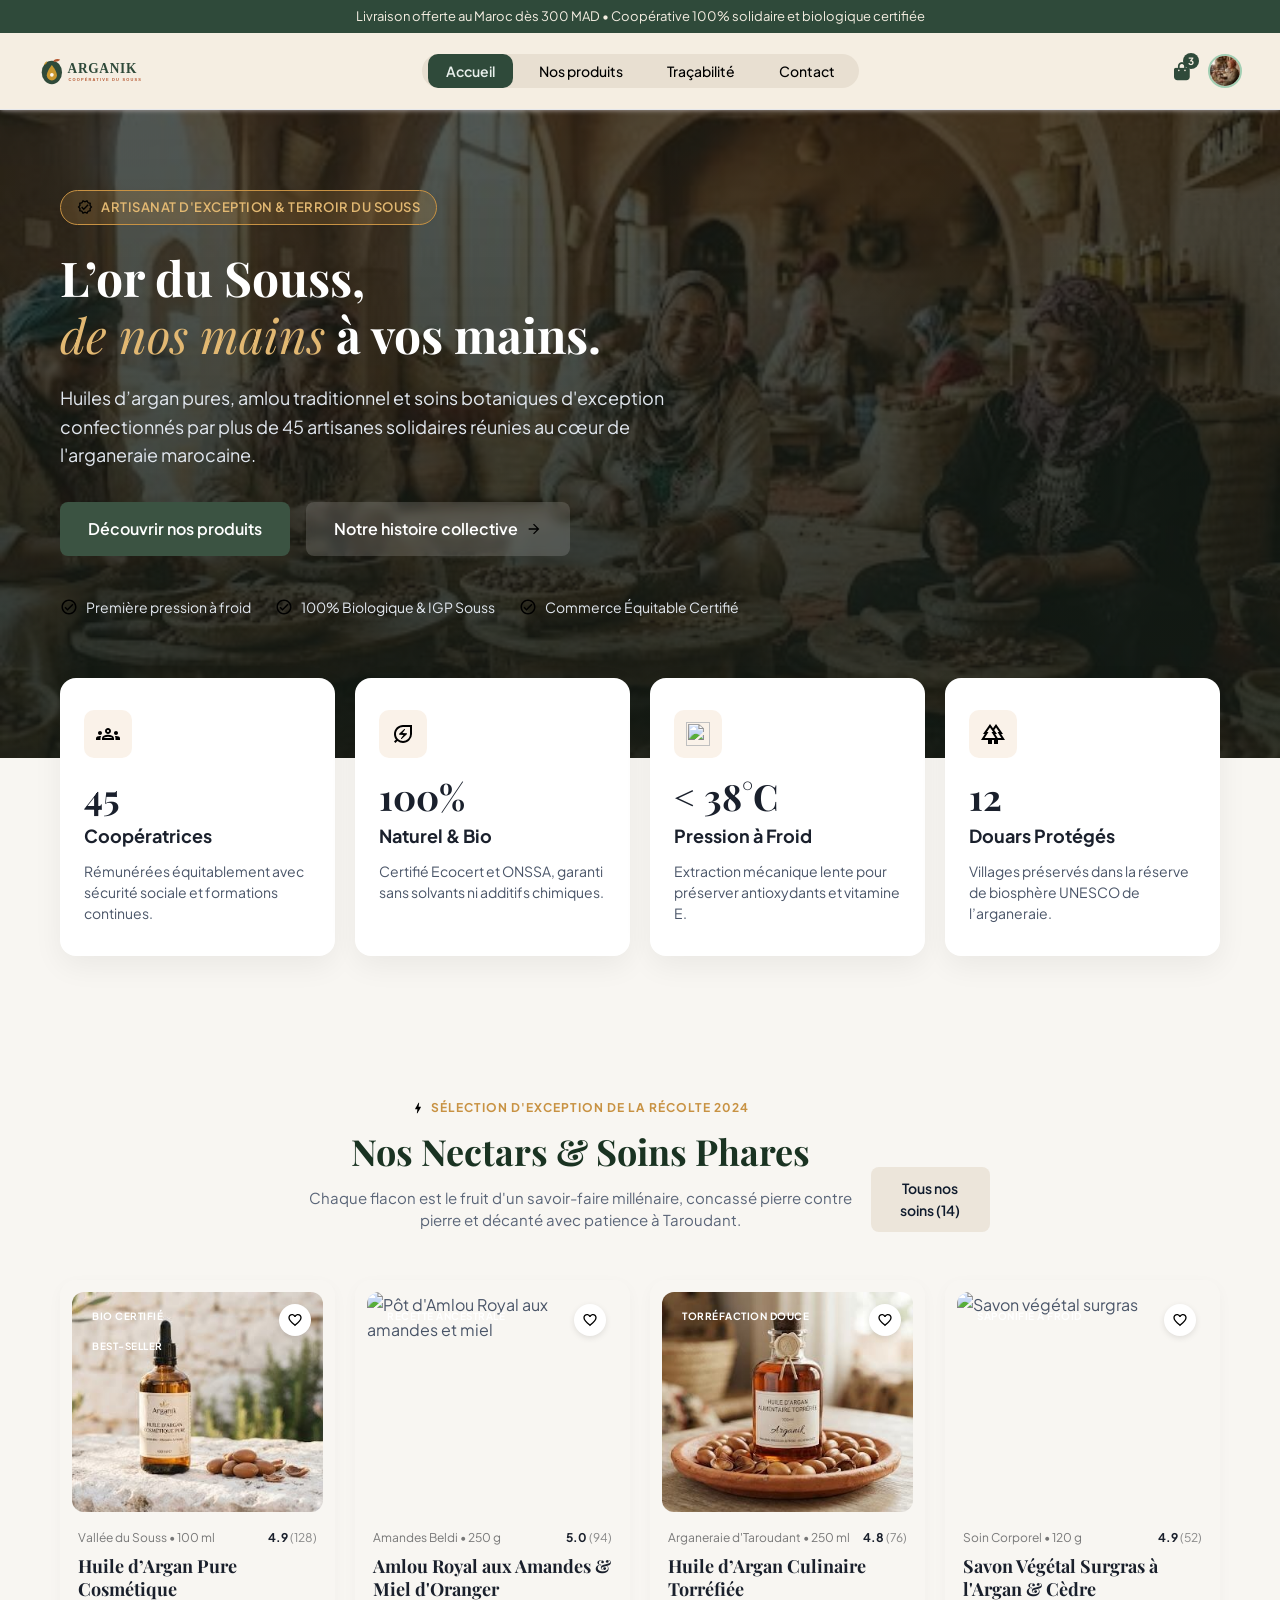
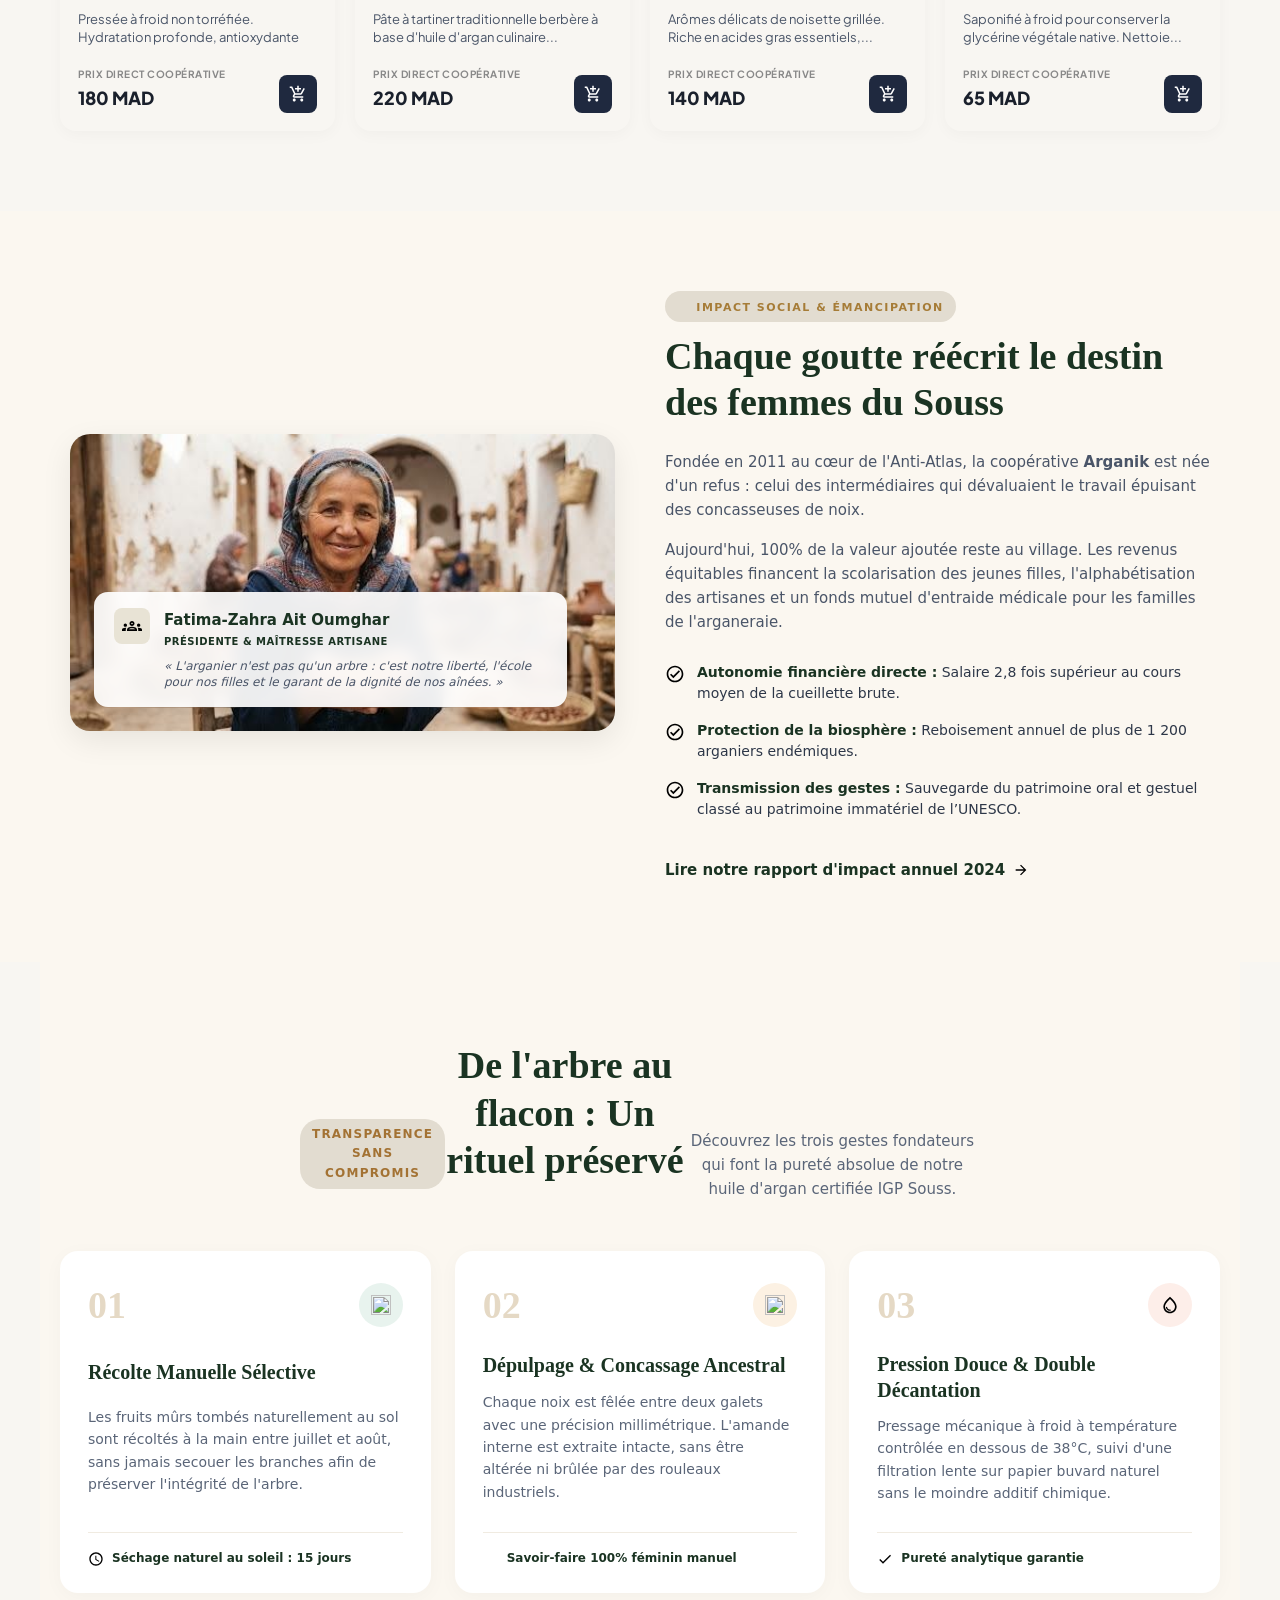
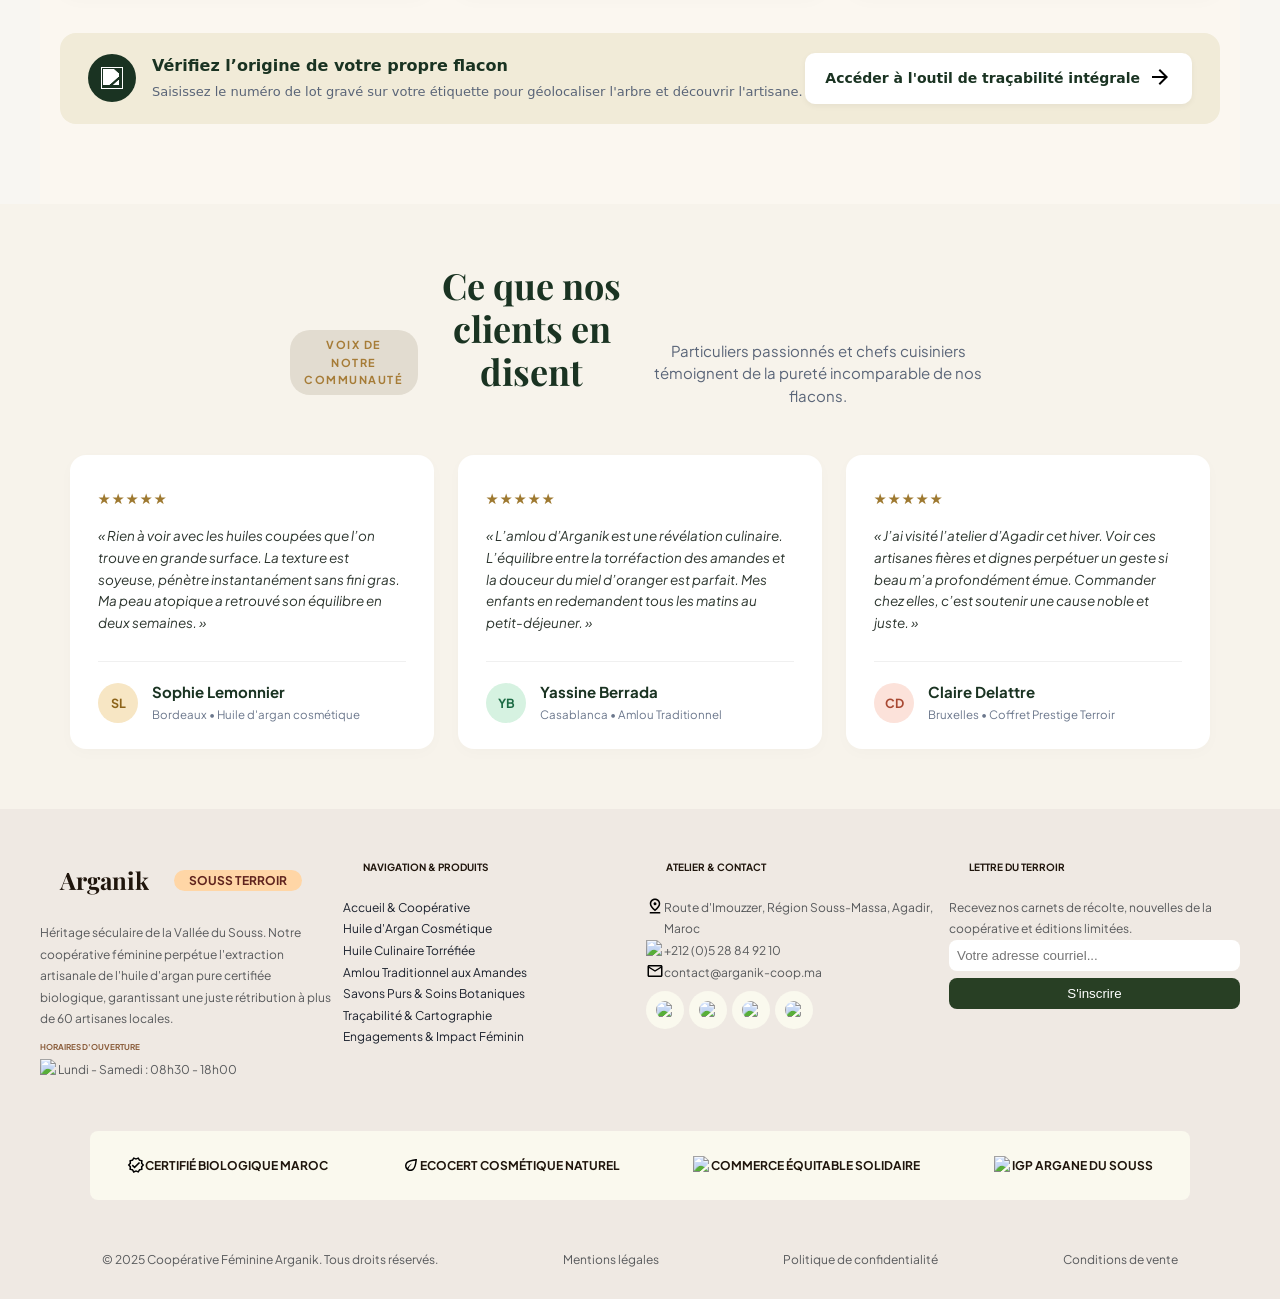
==== commit c3602739: "fix" ====
--- a/index.html
+++ b/index.html
@@ -21,34 +21,26 @@
             <p id="liv">Livraison offerte au Maroc dès 300 MAD • Coopérative 100% solidaire et biologique certifiée</p>
         </div>
         <div class="conteneur-ente-contenu">
-            <a href="index.html" class="logoo">
-                <img src="../assets/images/logo/arganik-logo.svg" alt="Logo Arganik" class="logo">
-            </a>
+            <a href="/ARGANIK/index.html" class="logoo">
+                <img src="../assets/images/logo/arganik-logo.svg" class="logo" alt="Arganik"></a>
+            <div class="profile">
+                <img src="../assets/images/divers/avatar-utilisateur.jpg" alt="Mon profil">
+                <button aria-label="Panier">
+                    <i class="fa-solid fa-bag-shopping"></i>
+                    <span class="cart_count">3</span>
+                </button>
+            </div>
+
             <nav aria-label="Navigation principale" class="barre">
                 <ul class="menu">
                     <li><a href="index.html" class="lien-actif">Accueil</a></li>
-                    <li><a href="pages/">Nos produits</a></li>
-                    <li><a href="pages/">Traçabilité</a></li>
-                    <li><a href="pages/">Contact</a></li>
+                    <li><a href="pages/produits.html" >Nos produits</a></li>
+                    <li><a href="pages/tracability2.html">Traçabilité</a></li>
+                    <li><a href="pages/contact.html">Contact</a></li>
                 </ul>
             </nav>
-            <div class="profile">
-
-                <button aria-label="Voir le panier">
-
-                    <i class="fa-solid fa-cart-shopping"></i>
-
-                    <span class="badge-panier">2</span>
-
-                </button>
-
-                <img src="assets/images/divers/avatar-utilisateur.jpg" alt="Avatar utilisateur">
-
-            </div>
-
-        </div>
-
-    </header> 
+        </div>
+    </header>
 
     <main>
         <!-- Section Hero -->
@@ -71,7 +63,7 @@
                 </p>
 
                 <div class="hero-cta">
-                    <a href="pages/produit.html" class="btn-primary">Découvrir nos produits</a>
+                    <a href="pages/produits.html" class="btn-primary">Découvrir nos produits</a>
                     <a href="#histoire" class="btn-secondary">
                         Notre histoire collective
                         <img src="assets/icons/fleche-droite.svg" alt="" class="btn-icon" aria-hidden="true">
--- a/css/header.css
+++ b/css/header.css
@@ -3,45 +3,18 @@
   margin: 0;
   padding: 0;
 }
-.conteneur-ente-contenu {
-  display: flex;
-  align-items: center;
-  justify-content: space-between;
-  position: relative;
-  padding: 0 40px;
-  text-decoration: none;
-  background-color: #f5eee2;
-  border: 1px ;
-  box-shadow:0px 0px 5px 0px rgb(185, 175, 175);
-  
+
+ul {
+  list-style: none;
 }
 
-.en-tete-contenu {
-  display: flex;
-  align-items: center;
-  padding: 10px 40px;
-  height: 70px;
+a:focus-visible,
+button:focus-visible {
+  outline: 3px solid #2f4a3a;
+  outline-offset: 2px;
 }
 
-.logo {
-  margin-top: -8px;
-  margin-left: 40px;
-
-  width: 120px;
-  height: 60px;
-}
- .en-tete {
-  
-  position:sticky;
-  top: 0px;
-  
-  z-index: 10;
-  background-color: #f5eee2;
-  border-bottom: 1px solid #E5E7EB;
- box-shadow: 1px solid  rgb(183, 121, 121) ;
- }
- 
- 
+/* ---------- Header (stays at the top when scrolling) ---------- */
 
 .en-tete {
   position: sticky;
@@ -49,22 +22,51 @@
   z-index: 10;
   background-color: #f5eee2;
   border-bottom: 1px solid #e5e7eb;
-  
-}
-header nav {
-  margin: 0;
-}
-a:focus-visible,
-button:focus-visible {
-  outline: 3px solid #2f4a3a;
-  outline-offset: 2px;
+  box-shadow: 0 0 5px 0 rgb(185, 175, 175);
+  font-family: "Plus Jakarta Sans", sans-serif;
 }
 
-ul {
-  list-style: none;
+/* buttons do not inherit the font by default */
+.en-tete button {
+  font-family: inherit;
 }
-.menu li {
-  list-style: none;
+
+/* ----- Green bar at the top ----- */
+
+#liv {
+  color: #f5eee2;
+  background-color: #2f4a3a;
+  text-align: center;
+  padding: 6px 10px;
+  font-size: 13px;
+}
+
+/* ----- Logo, menu and profile ----- */
+
+/* 3 columns: logo on the left, menu in the middle, profile on the right.
+   "grid-template-areas" gives each part its place, whatever the HTML order. */
+.conteneur-ente-contenu {
+  display: grid;
+  grid-template-columns: 1fr auto 1fr;
+  grid-template-areas: "logo nav profile";
+  align-items: center;
+  padding: 10px 3%; /* same side space as the page content */
+}
+
+.logoo {
+  grid-area: logo;
+  justify-self: start;
+}
+
+.logo {
+  display: block;
+  width: 120px;
+  height: 56px;
+  object-fit: contain;
+}
+
+.barre {
+  grid-area: nav;
 }
 
 .menu {
@@ -92,52 +94,101 @@
 .menu .lien-actif {
   color: #e8efeb;
   font-weight: 600;
-  border: #2f4a3a;
   background-color: #2f4a3a;
   border-radius: 10px;
 }
 
-#liv {
-  color: #f5eee2;
-  background-color: #2f4a3a;
-  text-align: center;
-  padding: 2px;
-  font-size: 13px;
-  margin-top: 0px;
-
+.profile {
+  grid-area: profile;
+  justify-self: end;
+  display: flex;
+  align-items: center;
+  gap: 18px;
 }
 
-.profile {
-   display: flex;
-  align-items: center;
-  gap: 12px;
-}
 .profile img {
   width: 34px;
   height: 34px;
   border-radius: 100%;
-  border: 2px solid #a3cfb4;
+  object-fit: cover;
+  border: #a3cfb4 solid 2px;
 }
+
 .profile button {
+  position: relative;
+  order: -1; /* puts the cart before the avatar */
   background: none;
   border: none;
+  font-size: 18px;
+  color: #2f4a3a;
+  cursor: pointer;
 }
 
+/* small round number on the cart */
+.cart_count {
+  position: absolute;
+  top: -6px;
+  right: -9px;
+  display: flex;
+  align-items: center;
+  justify-content: center;
+  width: 16px;
+  height: 16px;
+  border-radius: 50%;
+  background-color: #2f4a3a;
+  color: #f5eee2;
+  font-family: inherit;
+  font-size: 10px;
+  font-weight: 700;
+}
 
-@media (max-width: 600px){
+/* ---------- Responsive ---------- */
+
+/* Tablet: tighter links */
+@media (max-width: 1024px) {
+  .menu a {
+    padding: 8px 12px;
+  }
+}
+
+/* Mobile: logo and profile on the first row, menu on its own row below */
+@media (max-width: 768px) {
+  /* a tall sticky header would hide too much of a phone screen */
+  .en-tete {
+    position: static;
+  }
+
   .conteneur-ente-contenu {
-    display: flex;
-    flex-direction: column;
-    align-items: center;
-    justify-content: space-between;
-    position: relative;
-    padding: 0 40px;
-    text-decoration: none;
-    background-color: #f5eee2;
-    border: 1px;
-    box-shadow: 0px 0px 5px 0px rgb(185, 175, 175);
+    grid-template-columns: 1fr auto;
+    grid-template-areas:
+      "logo profile"
+      "nav nav";
+    row-gap: 12px;
+    padding: 10px 5% 14px;
+  }
+
+  .logo {
+    width: 100px;
+    height: 44px;
+  }
+
+  .barre {
+    justify-self: center;
+  }
 }
-.menu {
-    margin: 5px;
+
+/* Small phones: smaller text so the 4 links fit on one line */
+@media (max-width: 480px) {
+  #liv {
+    font-size: 11px;
+  }
+
+  .menu {
+    gap: 2px;
+  }
+
+  .menu a {
+    padding: 6px 10px;
+    font-size: 13px;
+  }
 }
-}
--- a/css/footer.css
+++ b/css/footer.css
@@ -1,190 +1,292 @@
-footer{
-  margin: 0;
-  padding: 0;
-  font-family: "Plus Jakarta Sans", sans-serif;
-  color: #57595b;
-  font-size: 12px;
-}
-footer {
-  padding: 30px 40px;
-  background-color: #efe9e3;
-}
-
-footer .footer_top {
-  display: grid;
-  grid-template-columns: repeat(4, 1fr);
-  /* grid-template-columns: 2fr 1.5fr 1fr 2fr; */
-  gap: 1%;
-  line-height: 1.8;
-}
-footer h3 {
-  margin: 20px;
-  font-family: "Playfair Display", serif;
-  font-size: x-large;
-  color: #1f150c;
-}
-footer .title {
-  display: flex;
-  align-items: center;
-}
-footer .title p {
-  background-color: #ffd6a6;
-  border-radius: 25px;
-  padding: 0px 15px;
-  margin: 5px;
-  color: #60241e;
-  font-weight: bold;
-}
-footer h6 {
-  color: #8b5e3c;
-}
-
-footer .presentation_time h6 {
-  margin: 10px 0px 5px 0px;
-}
-
-footer h5 {
-  margin: 20px;
-  color: #1f150c;
-}
-footer .infos {
-  display: flex;
-}
-footer .contact_icons img {
-  box-sizing: content-box;
-  background-color: #faf9ee;
-  border-radius: 100%;
-  padding: 10px;
-}
-footer .labels {
-  display: flex;
-  justify-content: space-around;
-  background-color: #faf9ee;
-  margin: 50px;
-  padding: 25px 0px;
-  border-radius: 8px;
-  font-weight: bold;
-  color: #1f150c;
-}
-
-footer .contact_icons {
-  display: flex;
-  justify-content: left;
-  margin-top: 8px;
-  gap: 5px;
-}
-
-footer .footer_bottom {
-  display: flex;
-  justify-content: space-around;
-  font-style: bold;
-}
-footer .nav_footer {
-  list-style: none;
-}
-footer .sign_button {
-  display: grid;
-}
-footer input {
-  border-radius: 8px;
-  padding: 8px;
-  margin-bottom: 7px;
-  border: none;
-}
-footer button {
-  background-color: #283f24;
-  color: white;
-  cursor: pointer;
-  border-radius: 8px;
-  padding: 8px;
-  border: none;
-}
-
-@media (max-width: 600px){
-  footer {
-    padding: 20px ;
-}
-footer .footer_top {
-    display: flex;
-    flex-direction: column;
-    gap: 1%;
-    line-height: 1.3;
-}
-footer .presentation_time h6 {
-    margin: 5px;
-}
-footer .infos {
-    display: flex;
-    align-items: center;
-}
-footer .infos p{
-  margin: 0;
-}
-footer  h5{
-  margin: 5px;
-}
-footer .links ul{
-  margin: 5px;
-  padding: 5px;
-}
-footer .contact_icons {
-   display: none;
-}
-footer .labels {
-    display: flex;
-    justify-content: center;
-    background-color: #faf9ee;
-    margin: 0px;
-    padding: 10px;
-    border-radius: 8px;
-    font-size: 0.6em;
-    font-weight: bold;
-    color: #1f150c;
-}
-footer .footer_bottom{
-  font-size: 0.5em;
-}
-}
-
-
-/* tablette */
-@media (max-width: 1024px){
-  footer {
-    padding: 10px;
-    width: 100%;
-}
-footer .footer_top {
-    display: flex;
-    justify-content: center;
-    flex-wrap: wrap;
-    gap: 1%;
-    line-height: 1.8;
-    padding-bottom: 30px;
-}
-footer .presentation_time h6 {
-    margin: 5px;
-    
-}
-footer .infos {
-    display: flex;
-    align-items: center;
-}
-footer .links ul{
-  margin: 5px;
-  padding: 5px;
-}
-footer .labels {
-    display: flex;
-    justify-content: center;
-    background-color: #faf9ee;
-    margin: 0px;
-    padding: 10px;
-    border-radius: 8px;
-    font-size: 1em;
-    font-weight: bold;
-    color: #1f150c;
-}
-footer .contact_icons {
-   display: none;
-}
-}
+footer{
+  /* box-sizing: border-box; */
+  margin: 0;
+  padding: 0;
+  font-family: "Plus Jakarta Sans", sans-serif;
+  color: #57595b;
+  font-size: 12px;
+}
+footer {
+  padding: 30px 40px;
+  background-color: #efe9e3;
+}
+
+footer .footer_top {
+  display: grid;
+  grid-template-columns: repeat(4, 1fr);
+  /* grid-template-columns: 2fr 1.5fr 1fr 2fr; */
+  gap: 1%;
+  line-height: 1.8;
+}
+footer h3 {
+  margin: 20px;
+  font-family: "Playfair Display", serif;
+  font-size: x-large;
+  color: #1f150c;
+}
+footer .title {
+  display: flex;
+  align-items: center;
+}
+footer .title p {
+  background-color: #ffd6a6;
+  border-radius: 25px;
+  padding: 0px 15px;
+  margin: 5px;
+  color: #60241e;
+  font-weight: bold;
+}
+footer h6 {
+  color: #8b5e3c;
+}
+
+footer .presentation_time h6 {
+  margin: 10px 0px 5px 0px;
+}
+
+footer h5 {
+  margin: 20px;
+  color: #1f150c;
+}
+footer .infos {
+  display: flex;
+}
+footer .contact_icons img {
+  background-color: #faf9ee;
+  border-radius: 100%;
+  padding: 5px;
+}
+footer .labels {
+  display: flex;
+  justify-content: space-around;
+  background-color: #faf9ee;
+  margin: 50px;
+  padding: 25px 0px;
+  border-radius: 8px;
+  font-weight: bold;
+  color: #1f150c;
+}
+
+footer .contact_icons {
+  display: flex;
+  justify-content: center;
+  margin-top: 8px;
+  gap: 5px;
+}
+
+footer .footer_bottom {
+  display: flex;
+  justify-content: space-around;
+  font-style: bold;
+}
+footer .nav_footer {
+  list-style: none;
+}
+footer .sign_button {
+  display: grid;
+}
+footer input {
+  border-radius: 8px;
+  padding: 8px;
+  margin-bottom: 7px;
+  border: none;
+}
+footer button {
+  background-color: #283f24;
+  color: white;
+  cursor: pointer;
+  border-radius: 8px;
+  padding: 8px;
+  border: none;
+}
+
+footer{
+  margin: 0;
+  padding: 0;
+  font-family: "Plus Jakarta Sans", sans-serif;
+  color: #57595b;
+  font-size: 12px;
+}
+footer {
+  padding: 30px 40px;
+  background-color: #efe9e3;
+}
+
+footer .footer_top {
+  display: grid;
+  grid-template-columns: repeat(4, 1fr);
+  /* grid-template-columns: 2fr 1.5fr 1fr 2fr; */
+  gap: 1%;
+  line-height: 1.8;
+}
+footer h3 {
+  margin: 20px;
+  font-family: "Playfair Display", serif;
+  font-size: x-large;
+  color: #1f150c;
+}
+footer .title {
+  display: flex;
+  align-items: center;
+}
+footer .title p {
+  background-color: #ffd6a6;
+  border-radius: 25px;
+  padding: 0px 15px;
+  margin: 5px;
+  color: #60241e;
+  font-weight: bold;
+}
+footer h6 {
+  color: #8b5e3c;
+}
+
+footer .presentation_time h6 {
+  margin: 10px 0px 5px 0px;
+}
+
+footer h5 {
+  margin: 20px;
+  color: #1f150c;
+}
+footer .infos {
+  display: flex;
+}
+footer .contact_icons img {
+  box-sizing: content-box;
+  background-color: #faf9ee;
+  border-radius: 100%;
+  padding: 10px;
+}
+footer .labels {
+  display: flex;
+  justify-content: space-around;
+  background-color: #faf9ee;
+  margin: 50px;
+  padding: 25px 0px;
+  border-radius: 8px;
+  font-weight: bold;
+  color: #1f150c;
+}
+
+footer .contact_icons {
+  display: flex;
+  justify-content: left;
+  margin-top: 8px;
+  gap: 5px;
+}
+
+footer .footer_bottom {
+  display: flex;
+  justify-content: space-around;
+  font-style: bold;
+}
+footer .nav_footer {
+  list-style: none;
+}
+footer .sign_button {
+  display: grid;
+}
+footer input {
+  border-radius: 8px;
+  padding: 8px;
+  margin-bottom: 7px;
+  border: none;
+}
+footer button {
+  background-color: #283f24;
+  color: white;
+  cursor: pointer;
+  border-radius: 8px;
+  padding: 8px;
+  border: none;
+}
+
+@media (max-width: 600px){
+  footer {
+    padding: 20px ;
+}
+footer .footer_top {
+    display: flex;
+    flex-direction: column;
+    gap: 1%;
+    line-height: 1.3;
+}
+footer .presentation_time h6 {
+    margin: 5px;
+}
+footer .infos {
+    display: flex;
+    align-items: center;
+}
+footer .infos p{
+  margin: 0;
+}
+footer  h5{
+  margin: 5px;
+}
+footer .links ul{
+  margin: 5px;
+  padding: 5px;
+}
+footer .contact_icons {
+   display: none;
+}
+footer .labels {
+    display: flex;
+    justify-content: center;
+    background-color: #faf9ee;
+    margin: 0px;
+    padding: 10px;
+    border-radius: 8px;
+    font-size: 0.6em;
+    font-weight: bold;
+    color: #1f150c;
+}
+footer .footer_bottom{
+  font-size: 0.5em;
+}
+}
+
+
+/* tablette */
+@media (max-width: 1024px){
+  footer {
+    padding: 10px;
+    width: 100%;
+}
+footer .footer_top {
+    display: flex;
+    justify-content: center;
+    flex-wrap: wrap;
+    gap: 1%;
+    line-height: 1.8;
+    padding-bottom: 30px;
+}
+footer .presentation_time h6 {
+    margin: 5px;
+    
+}
+footer .infos {
+    display: flex;
+    align-items: center;
+}
+footer .links ul{
+  margin: 5px;
+  padding: 5px;
+}
+footer .labels {
+    display: flex;
+    justify-content: center;
+    background-color: #faf9ee;
+    margin: 0px;
+    padding: 10px;
+    border-radius: 8px;
+    font-size: 1em;
+    font-weight: bold;
+    color: #1f150c;
+}
+footer .contact_icons {
+   display: none;
+}
+}
--- a/css/acceuil.css
+++ b/css/acceuil.css
@@ -31,6 +31,7 @@
 /* concernat les lienss pour eliminer le soulinement */
 a {
   text-decoration: none;
+  color:#1A202C;
 }
 
 /* layout du conteneur ou la facon d'organiser les elements dans ce conteneur  */
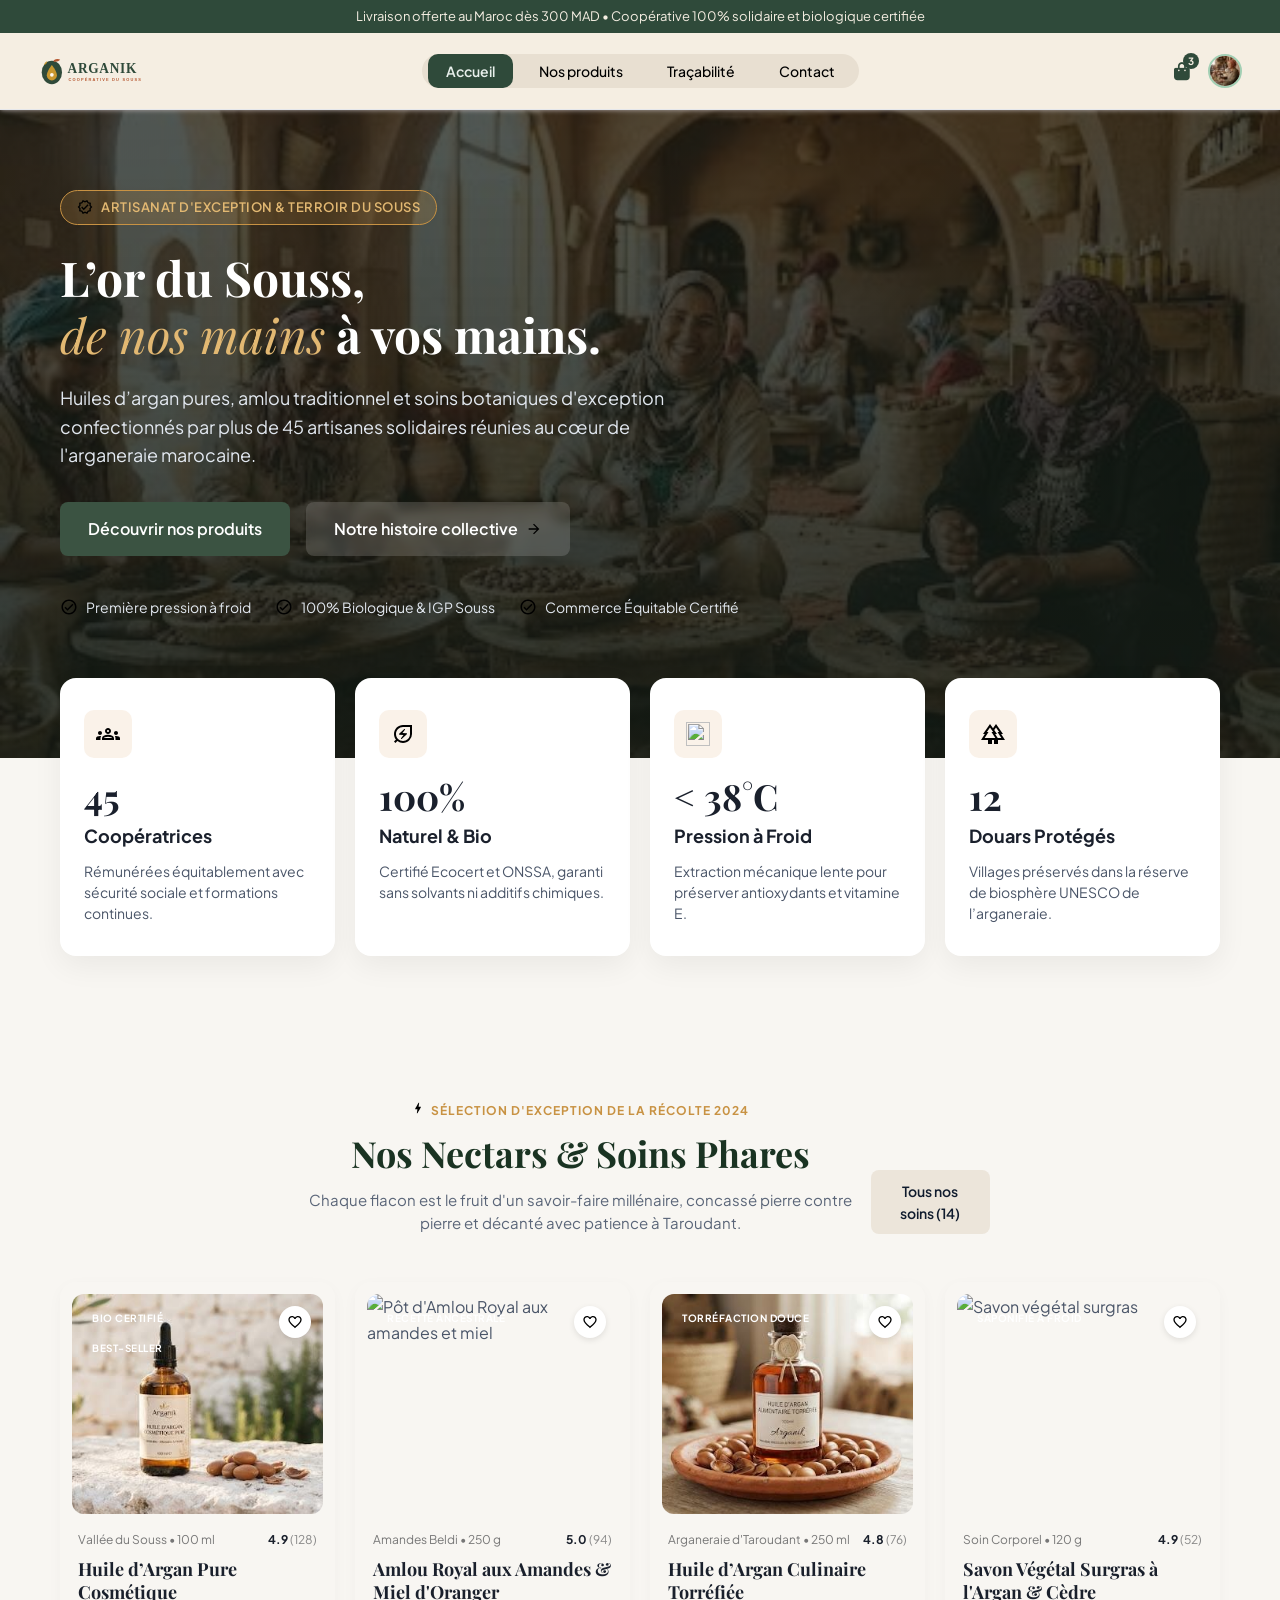
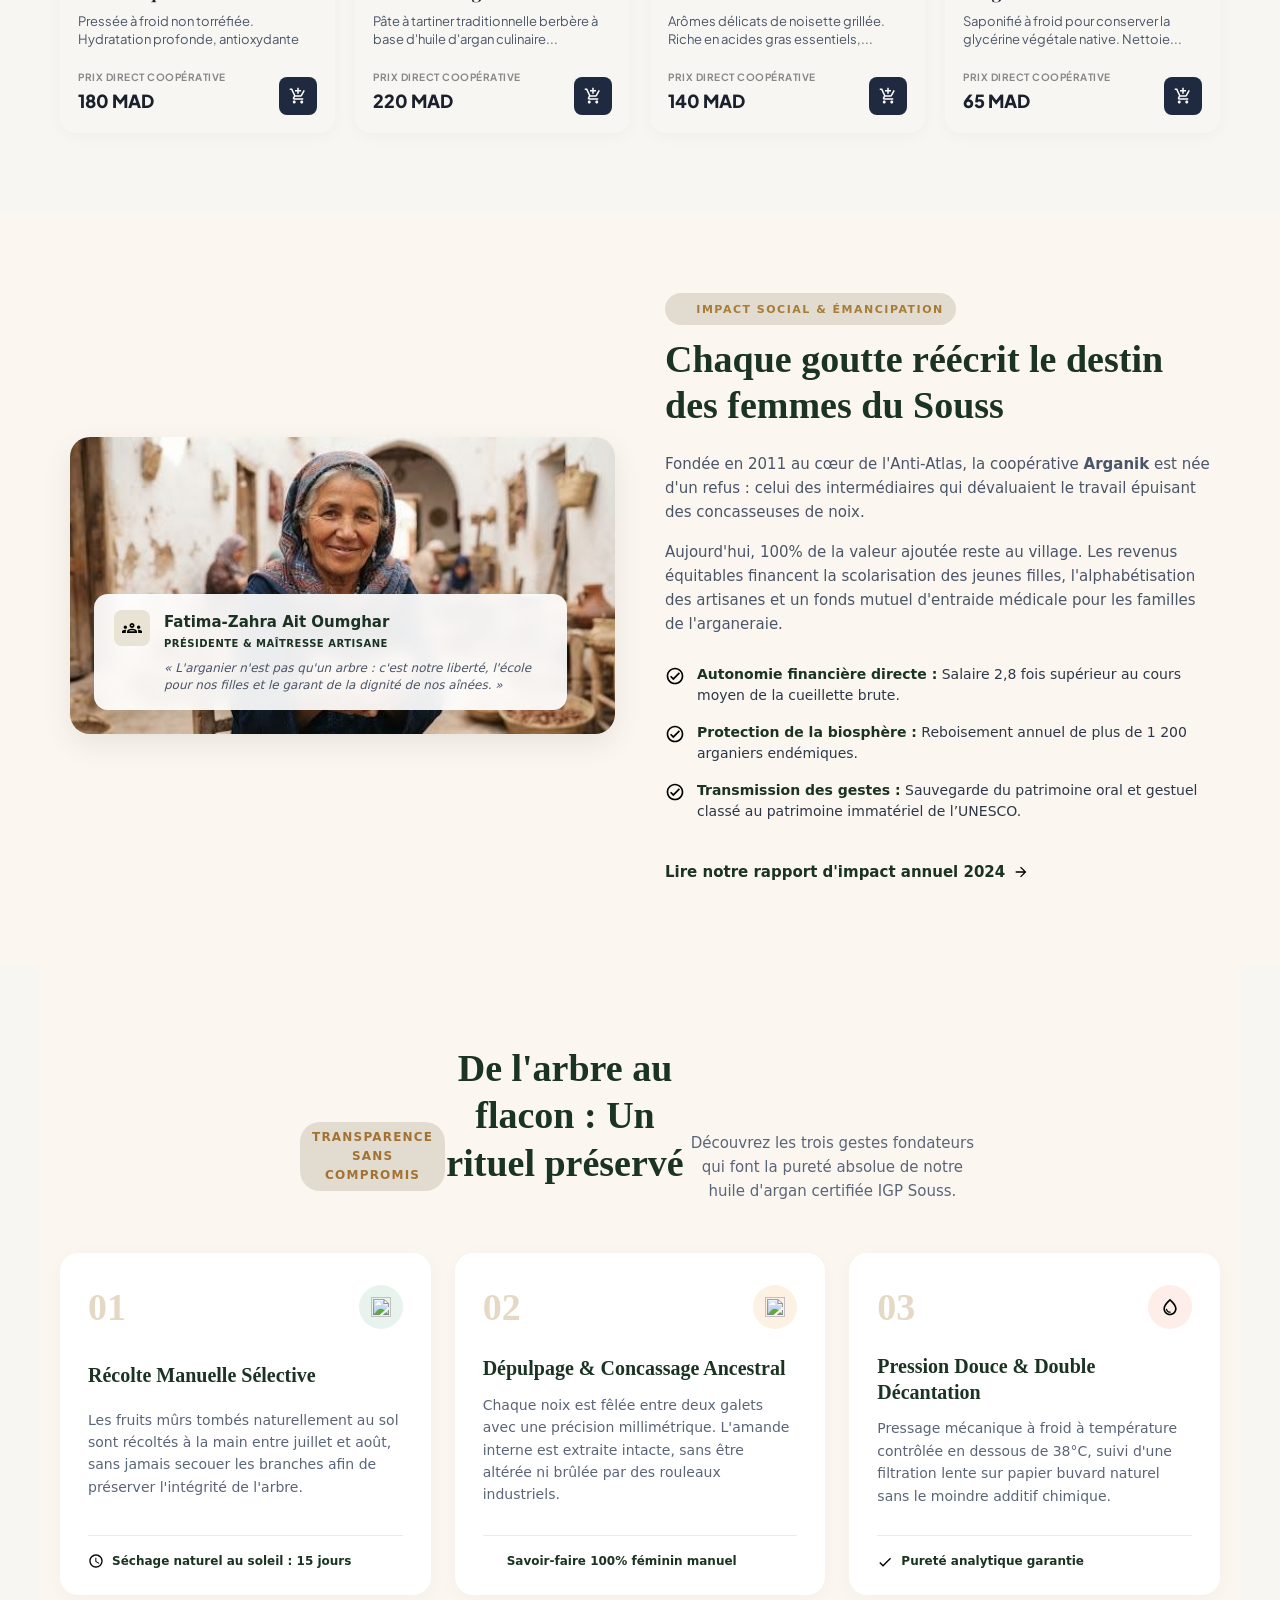
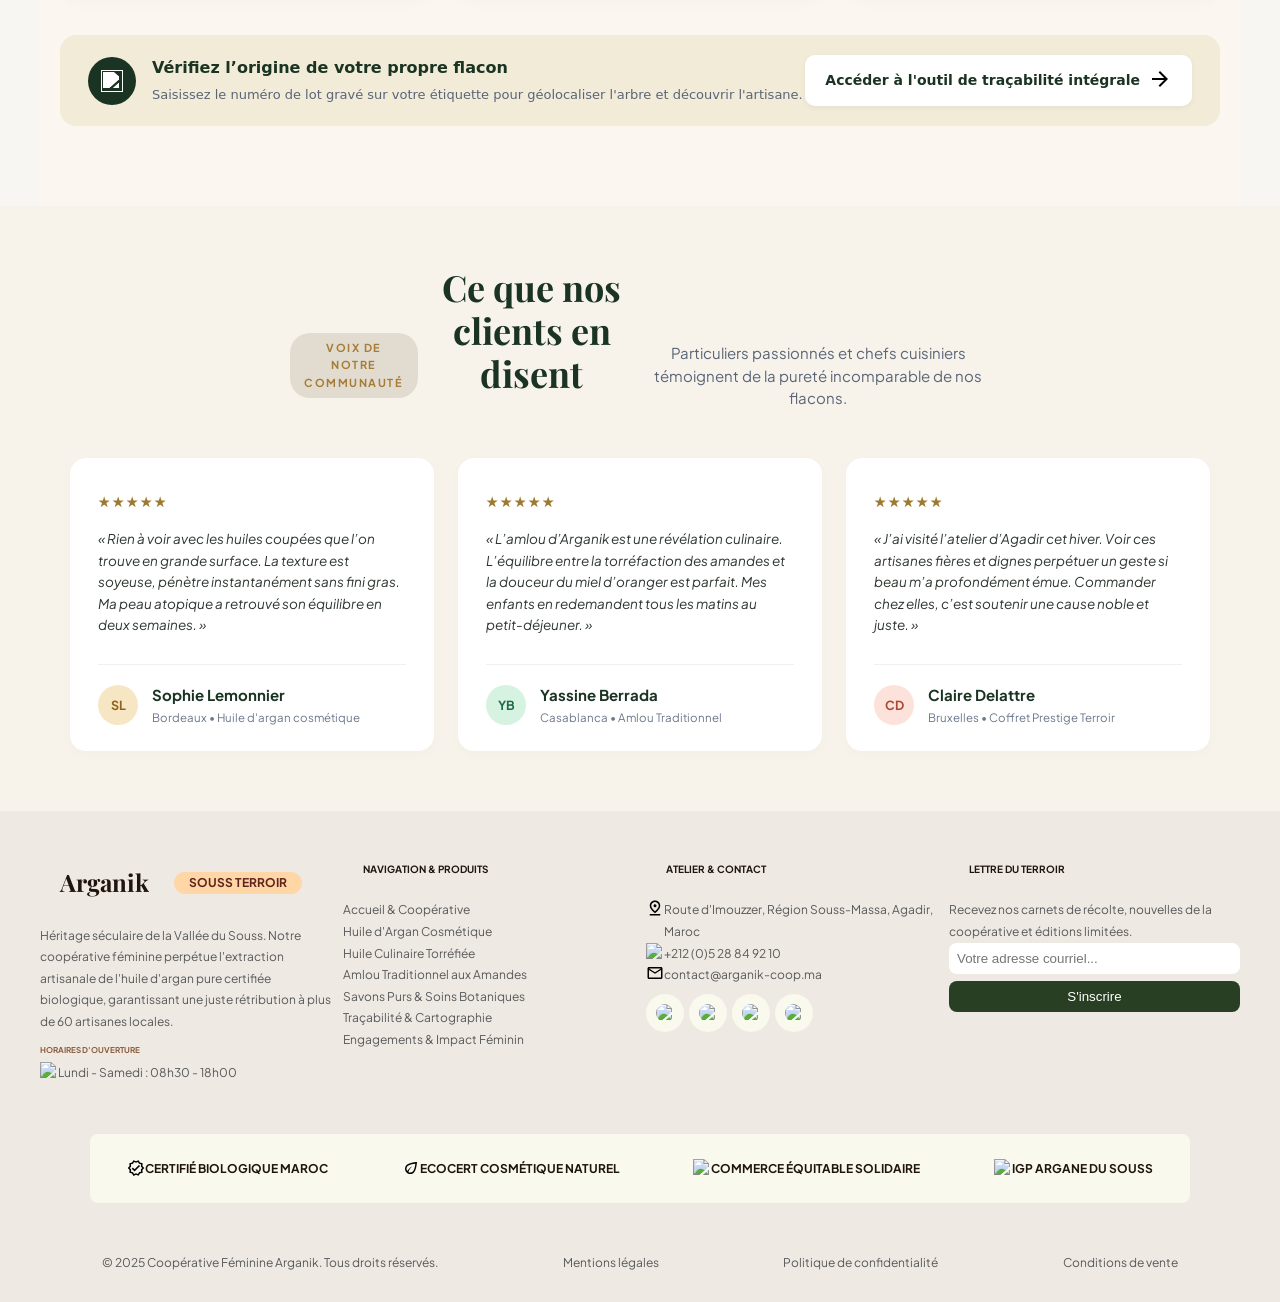
==== commit f6bcc2d0: "fix" ====
--- a/index.html
+++ b/index.html
@@ -16,15 +16,15 @@
 </head>
 <body>
    <!-- header de notre page  -->
-    <header class="en-tete">
+     <header class="en-tete">
         <div class="livraison">
             <p id="liv">Livraison offerte au Maroc dès 300 MAD • Coopérative 100% solidaire et biologique certifiée</p>
         </div>
         <div class="conteneur-ente-contenu">
-            <a href="/ARGANIK/index.html" class="logoo">
-                <img src="../assets/images/logo/arganik-logo.svg" class="logo" alt="Arganik"></a>
+            <a href="index.html" class="logoo">
+                <img src="assets/images/logo/arganik-logo.svg" class="logo" alt="Arganik"></a>
             <div class="profile">
-                <img src="../assets/images/divers/avatar-utilisateur.jpg" alt="Mon profil">
+                <img src="assets/images/divers/avatar-utilisateur.jpg" alt="Mon profil">
                 <button aria-label="Panier">
                     <i class="fa-solid fa-bag-shopping"></i>
                     <span class="cart_count">3</span>
@@ -41,7 +41,6 @@
             </nav>
         </div>
     </header>
-
     <main>
         <!-- Section Hero -->
         <section class="hero-section">
@@ -503,13 +502,14 @@
 </section>
 </main>
     <!-- la partie footer de la page  -->
-    <footer id="Contact">
+   <footer>
         <div class="footer_top">
             <div class="presentation_time">
                 <div class="title">
                     <h3>Arganik</h3>
                     <p>SOUSS TERROIR</p>
                 </div>
+
                 <p>
                     Héritage séculaire de la Vallée du Souss. Notre coopérative féminine
                     perpétue l'extraction artisanale de l'huile d'argan pure certifiée
@@ -519,50 +519,47 @@
                 <h6>HORAIRES D'OUVERTURE</h6>
                 <div class="infos">
                     <img width="18" height="18" src="https://img.icons8.com/material-outlined/24/clock--v1.png"
-                        alt="horloge" />
+                        alt="clock--v1" />
                     <p>Lundi - Samedi : 08h30 - 18h00</p>
                 </div>
             </div>
-
             <nav class="links">
                 <h5>NAVIGATION & PRODUITS</h5>
                 <ul class="nav_footer">
-                    <li><a href="index.html">Accueil & Coopérative</a></li>
-                    <li><a href="#">Huile d'Argan Cosmétique</a></li>
-                    <li><a href="#">Huile Culinaire Torréfiée</a></li>
-                    <li><a href="#">Amlou Traditionnel aux Amandes</a></li>
-                    <li><a href="#">Savons Purs & Soins Botaniques</a></li>
-                    <li><a href="#">Traçabilité & Cartographie</a></li>
-                    <li><a href="#">Engagements & Impact Féminin</a></li>
+                    <li><a href=""></a>Accueil & Coopérative</li>
+                    <li><a href=""></a>Huile d'Argan Cosmétique</li>
+                    <li><a href=""></a>Huile Culinaire Torréfiée</li>
+                    <li><a href=""></a>Amlou Traditionnel aux Amandes</li>
+                    <li><a href=""></a>Savons Purs & Soins Botaniques</li>
+                    <li><a href=""></a>Traçabilité & Cartographie</li>
+                    <li><a href=""></a>Engagements & Impact Féminin</li>
                 </ul>
             </nav>
-
             <div class="contact">
                 <h5>ATELIER & CONTACT</h5>
                 <div class="infos">
-                    <img src="assets/icons/epingle-carte.svg" width="18" height="18" alt="carte">
+                    <img src="../assets/icons/epingle-carte.svg" width="18" height="18" />
                     <p>Route d'Imouzzer, Région Souss-Massa, Agadir, Maroc</p>
                 </div>
                 <div class="infos">
-                    <img width="18" height="18" src="https://img.icons8.com/forma-bold/24/phone.png" alt="téléphone" />
+                    <img width="18" height="18" src="https://img.icons8.com/forma-bold/24/phone.png" alt="phone" />
                     <p>+212 (0)5 28 84 92 10</p>
                 </div>
                 <div class="infos">
-                    <img src="assets/icons/email.svg" width="18" height="18" alt="email">
+                    <img src="../assets/icons/email.svg" width="18" height="18" />
                     <p>contact@arganik-coop.ma</p>
                 </div>
 
                 <div class="contact_icons">
-                    <img width="18" height="18" src="https://img.icons8.com/ios/50/camera--v3.png" alt="instagram" />
+                    <img width="18" height="18" src="https://img.icons8.com/ios/50/camera--v3.png" alt="camera--v3" />
                     <img width="18" height="18" src="https://img.icons8.com/material-sharp/24/earth-planet--v2.png"
-                        alt="web" />
+                        alt="earth-planet--v2" />
                     <img width="18" height="18" src="https://img.icons8.com/material-outlined/24/comments--v1.png"
-                        alt="commentaires" />
+                        alt="comments--v1" />
                     <img width="18" height="18" src="https://img.icons8.com/windows/32/bookmark-ribbon--v1.png"
-                        alt="favoris" />
-                </div>
-            </div>
-
+                        alt="bookmark-ribbon--v1" />
+                </div>
+            </div>
             <div class="newsletter">
                 <h5>LETTRE DU TERROIR</h5>
                 <p>
@@ -570,31 +567,29 @@
                     éditions limitées.
                 </p>
                 <div class="sign_button">
-                    <input type="email" placeholder="Votre adresse courriel..." />
-                    <button type="button">S'inscrire</button>
-                </div>
-            </div>
-        </div>
-
+                    <input type="text" placeholder="Votre adresse courriel..." />
+                    <button>S'inscrire</button>
+                </div>
+            </div>
+        </div>
         <div class="labels">
             <div class="infos">
-                <img src="assets/icons/certifie.svg" width="18" height="18" alt="certifié">
+                <img src="../assets/icons/certifie.svg" frameborder="0" width="18" height="18" />
                 <p>CERTIFIÉ BIOLOGIQUE MAROC</p>
             </div>
             <div class="infos">
-                <img src="assets/icons/feuille-eco.svg" width="18" height="18" alt="écologique">
+                <img src="../assets/icons/feuille-eco.svg" width="18" height="18" />
                 <p>ECOCERT COSMÉTIQUE NATUREL</p>
             </div>
             <div class="infos">
-                <img width="18" height="18" src="https://img.icons8.com/windows/32/group2.png" alt="solidaire" />
+                <img width="18" height="18" src="https://img.icons8.com/windows/32/group2.png" alt="group2" />
                 <p>COMMERCE ÉQUITABLE SOLIDAIRE</p>
             </div>
             <div class="infos">
-                <img width="18" height="18" src="https://img.icons8.com/windows/32/warranty.png" alt="igp" />
+                <img width="18" height="18" src="https://img.icons8.com/windows/32/warranty.png" alt="warranty" />
                 <p>IGP ARGANE DU SOUSS</p>
             </div>
         </div>
-
         <div class="footer_bottom">
             <p>© 2025 Coopérative Féminine Arganik. Tous droits réservés.</p>
             <p>Mentions légales</p>
--- a/css/acceuil.css
+++ b/css/acceuil.css
@@ -274,7 +274,7 @@
 
 .section-badge {
   display: inline-flex;
-  align-items: center;
+  /* align-items: center; */
   gap: 6px;
   color: var(--color-accent);
   font-size: 12px;
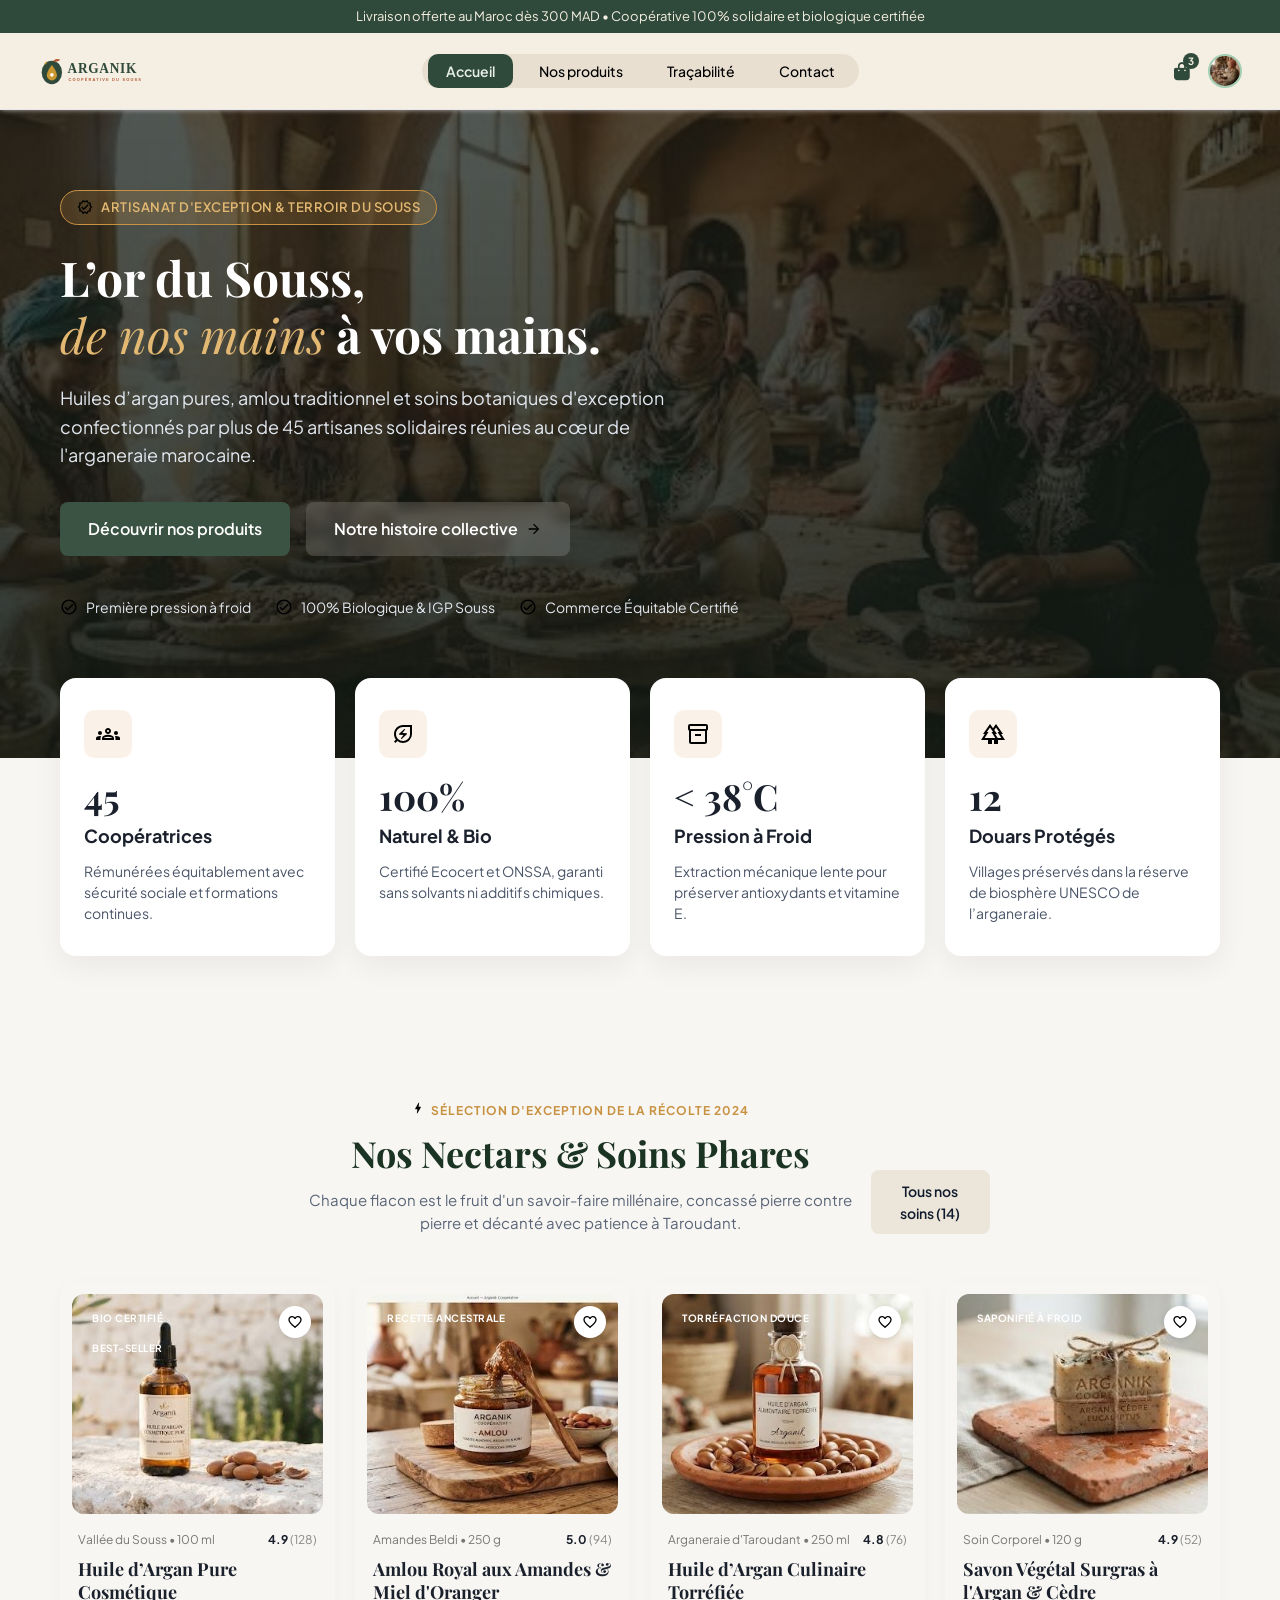
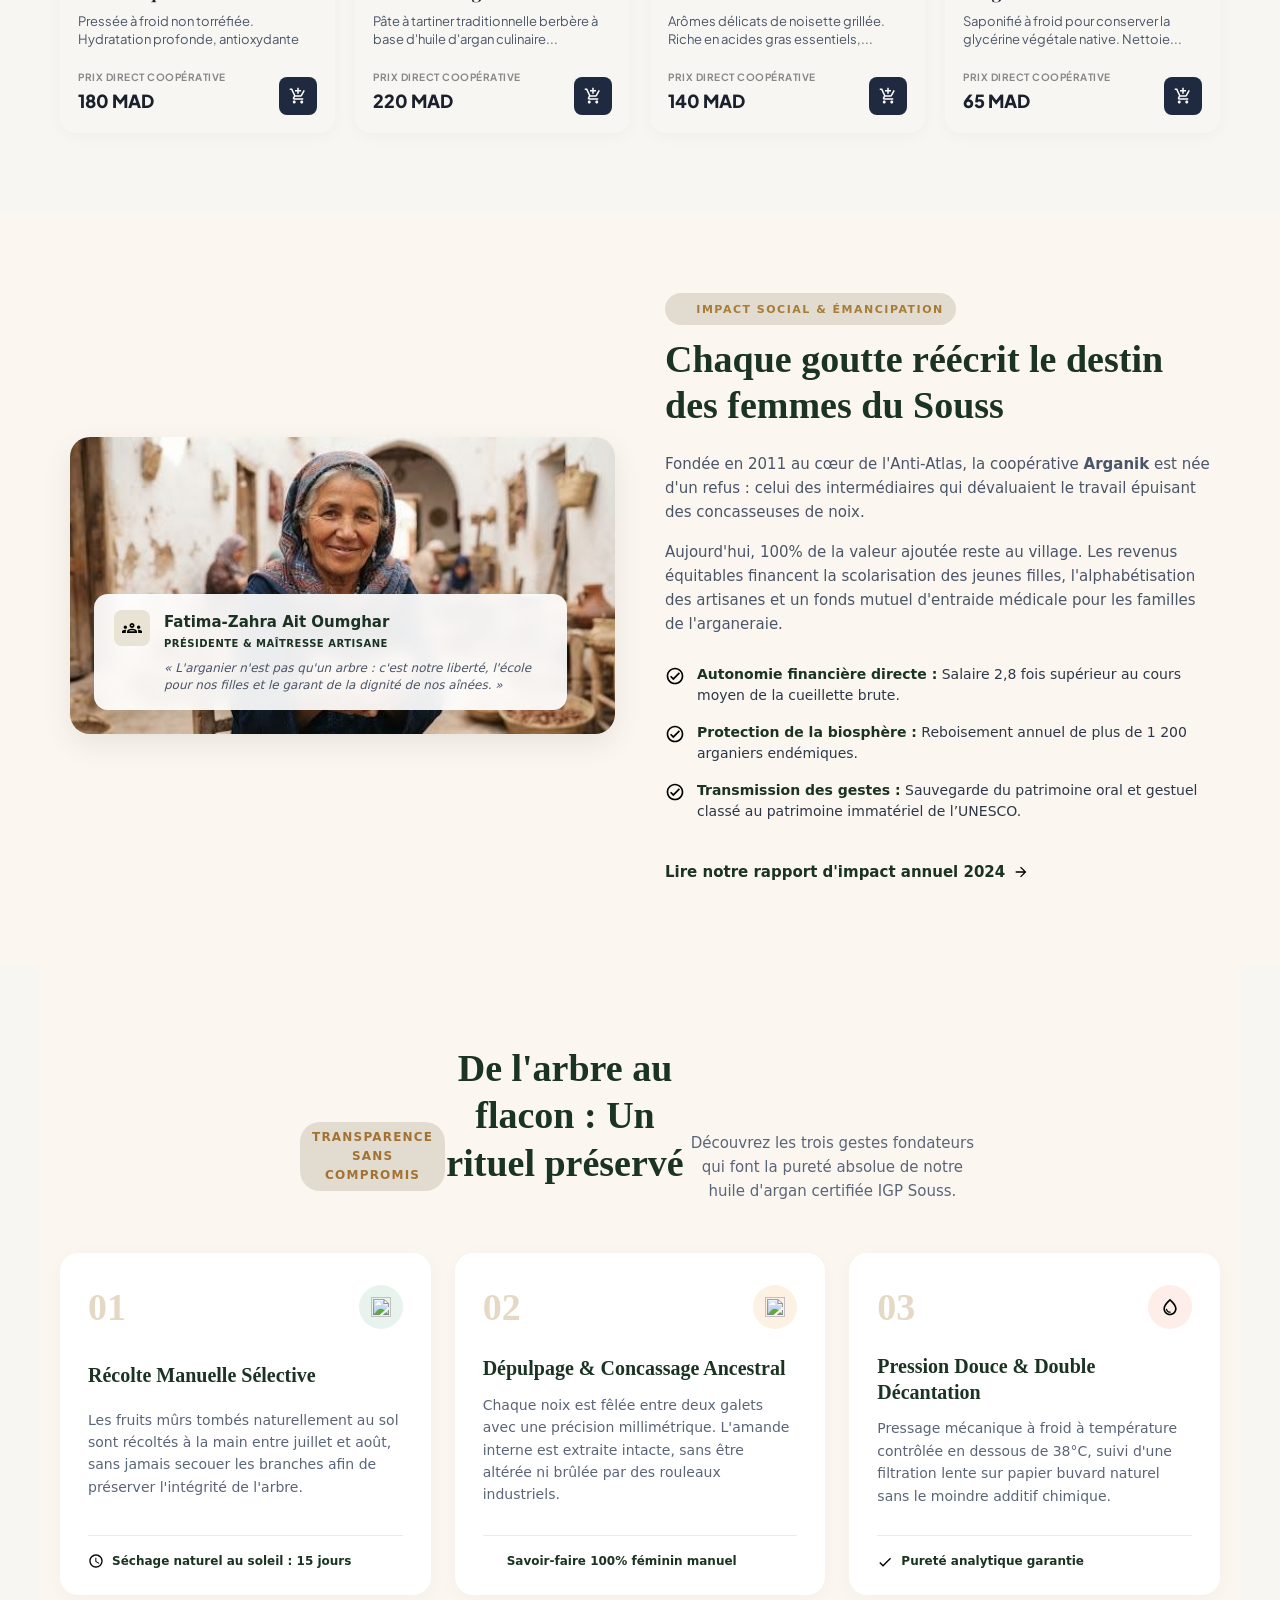
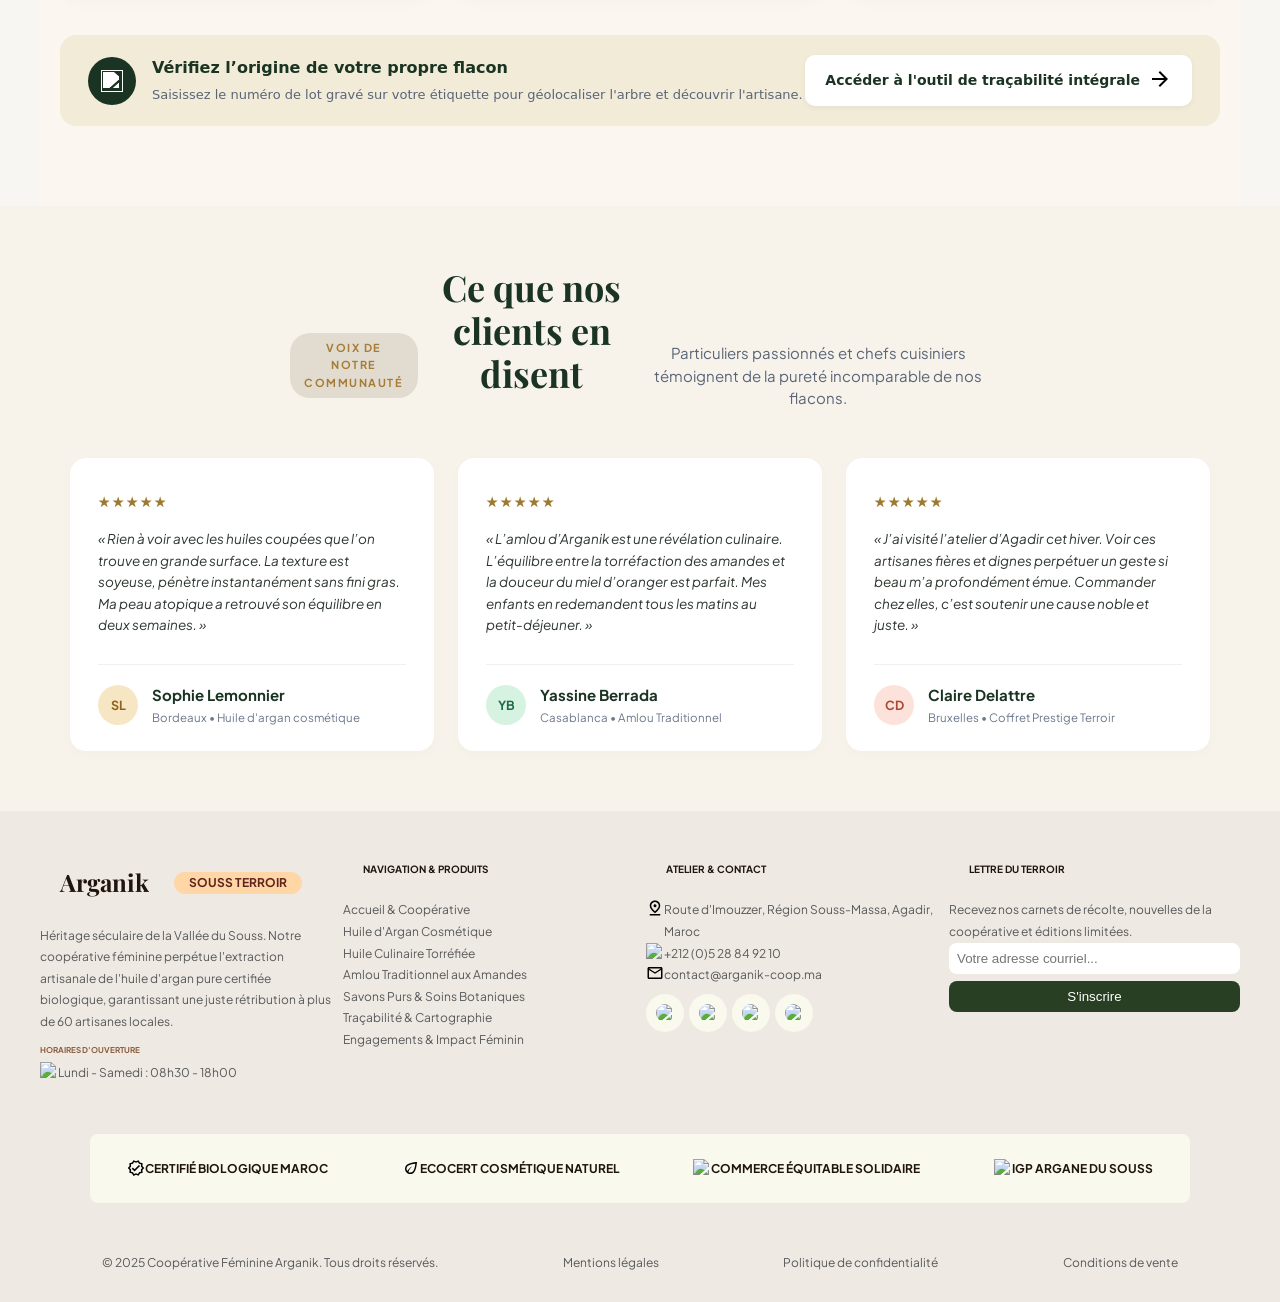
==== commit 84110d76: "fix" ====
--- a/index.html
+++ b/index.html
@@ -113,7 +113,7 @@
 
                 <div class="stat-card">
                     <div class="stat-icon-wrapper">
-                        <img src="assets/icons/pression.svg" alt="" aria-hidden="true">
+                        <img src="assets/icons/inventaire.svg" alt="" aria-hidden="true">
                     </div>
                     <p class="stat-value">&lt; 38°C</p>
                     <h3 class="stat-title">Pression à Froid</h3>
@@ -196,7 +196,7 @@
                     <button type="button" class="btn-favorite" aria-label="Ajouter aux favoris">
                         <img src="assets/icons/favori.svg" alt="" aria-hidden="true">
                     </button>
-                    <img src="assets/images/produits/amlou-royal-02.jpg" alt="Pôt d'Amlou Royal aux amandes et miel" class="product-image">
+                    <img src="assets/images/produits/amlou-amandes-miel-02.jpg" alt="Pôt d'Amlou Royal aux amandes et miel" class="product-image">
                 </div>
 
                 <div class="product-content">
@@ -262,7 +262,7 @@
                     <button type="button" class="btn-favorite" aria-label="Ajouter aux favoris">
                         <img src="assets/icons/favori.svg" alt="" aria-hidden="true">
                     </button>
-                    <img src="assets/images/produits/savon-argan-cedre-04.jpg" alt="Savon végétal surgras" class="product-image">
+                    <img src="assets/images/produits/savon-vegetal-argan-cedre.jpg" alt="Savon végétal surgras" class="product-image">
                 </div>
 
                 <div class="product-content">
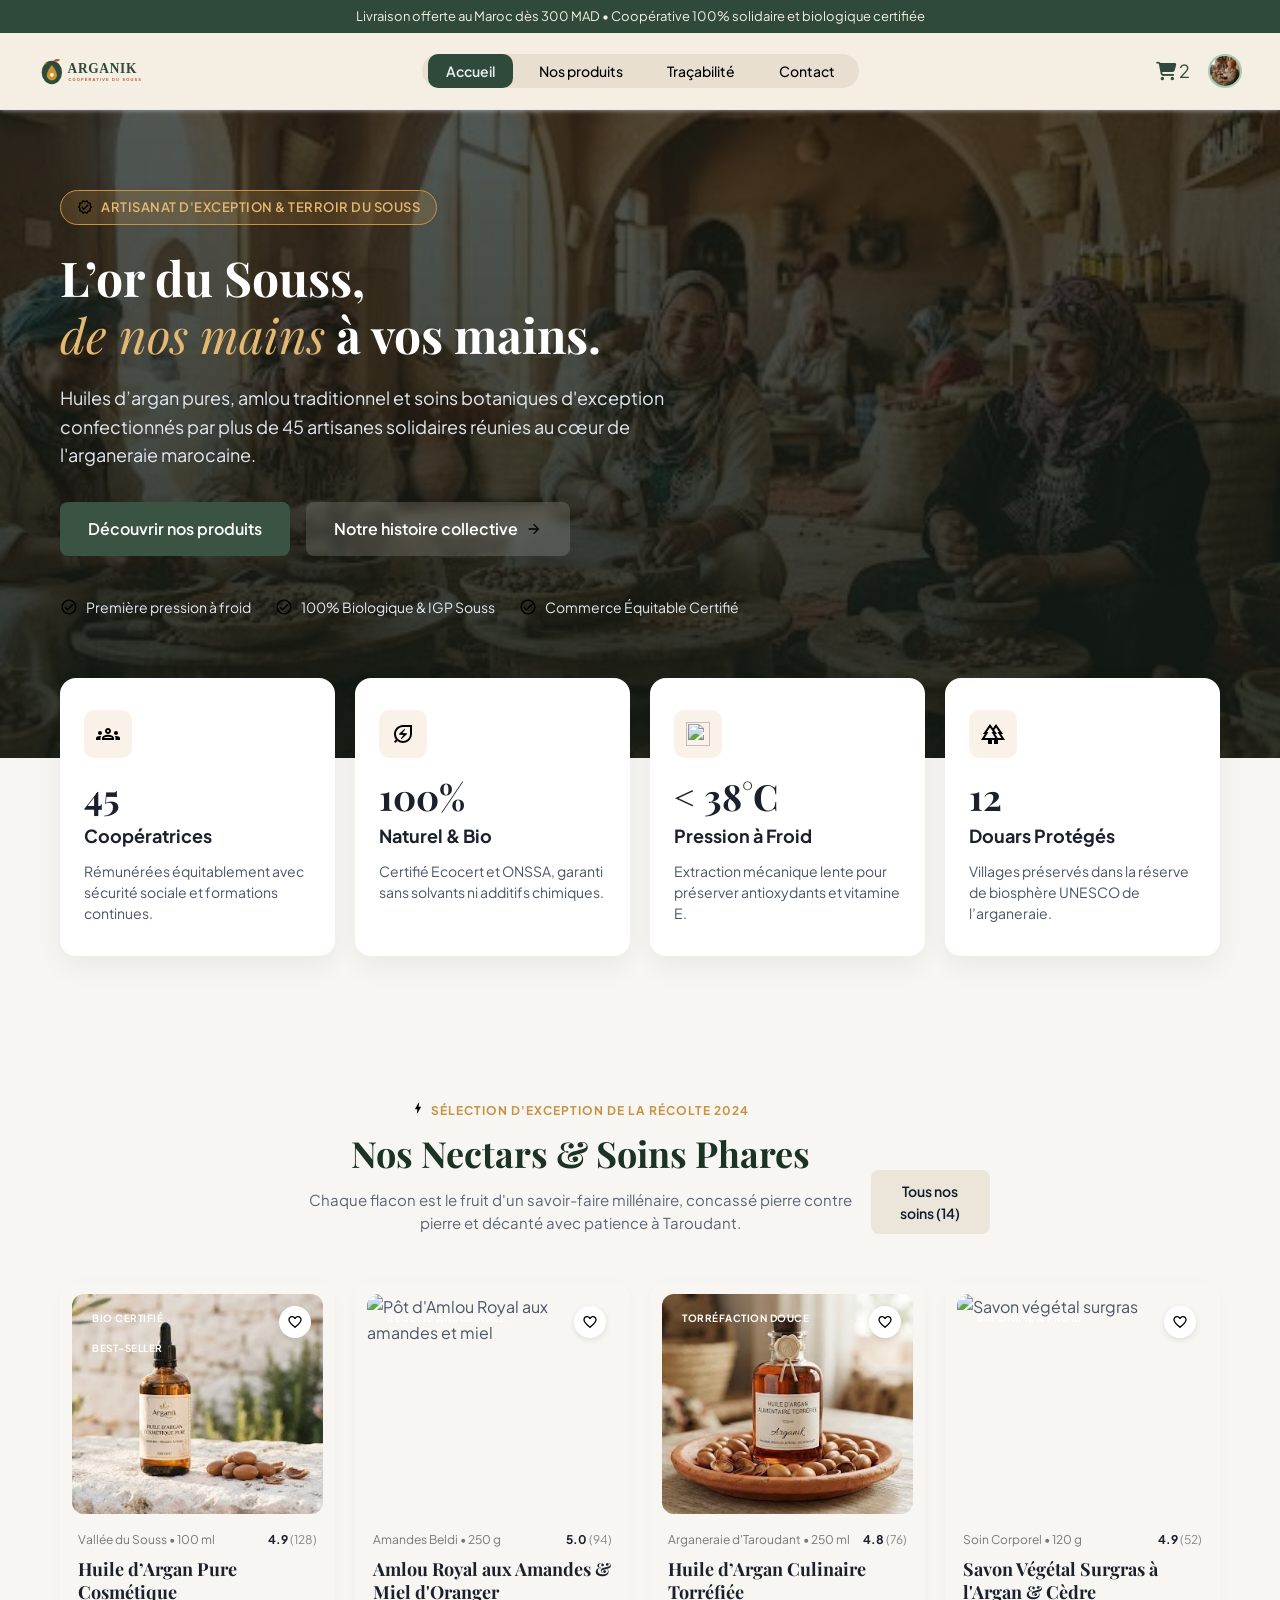
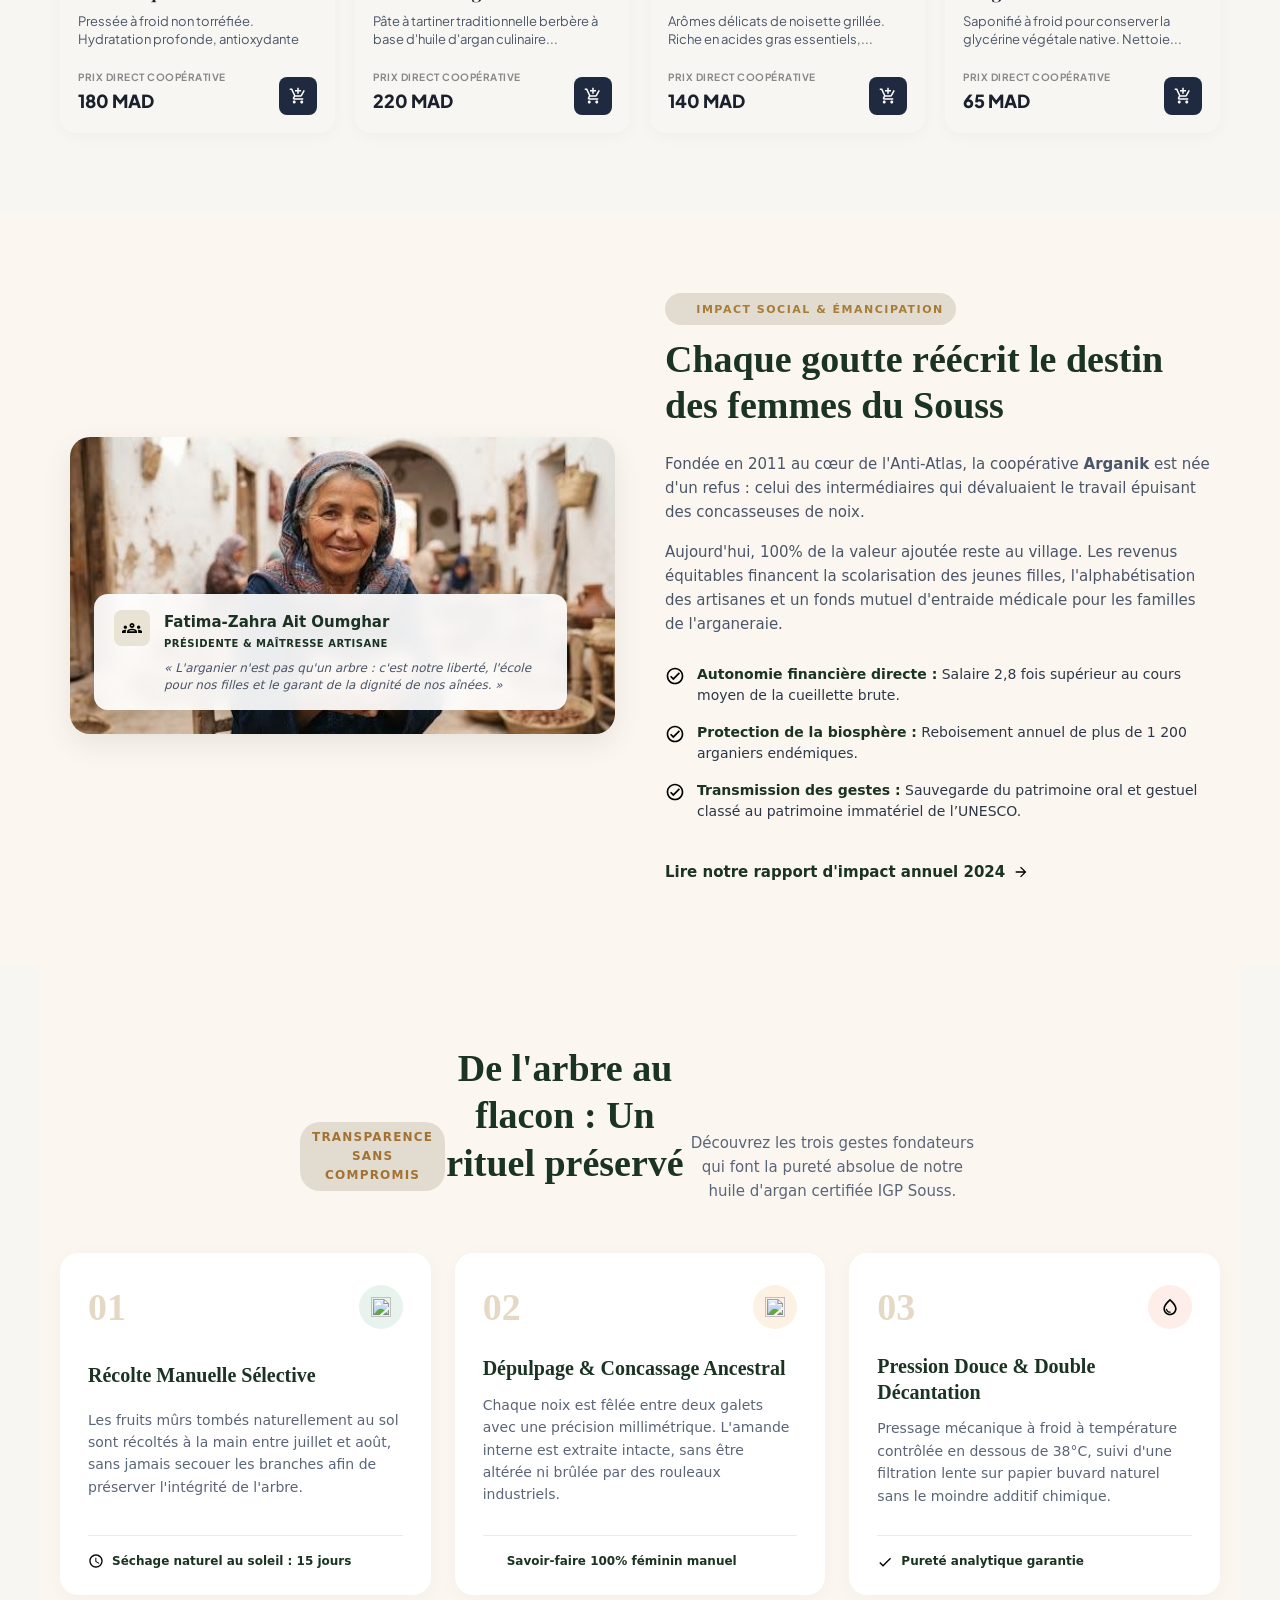
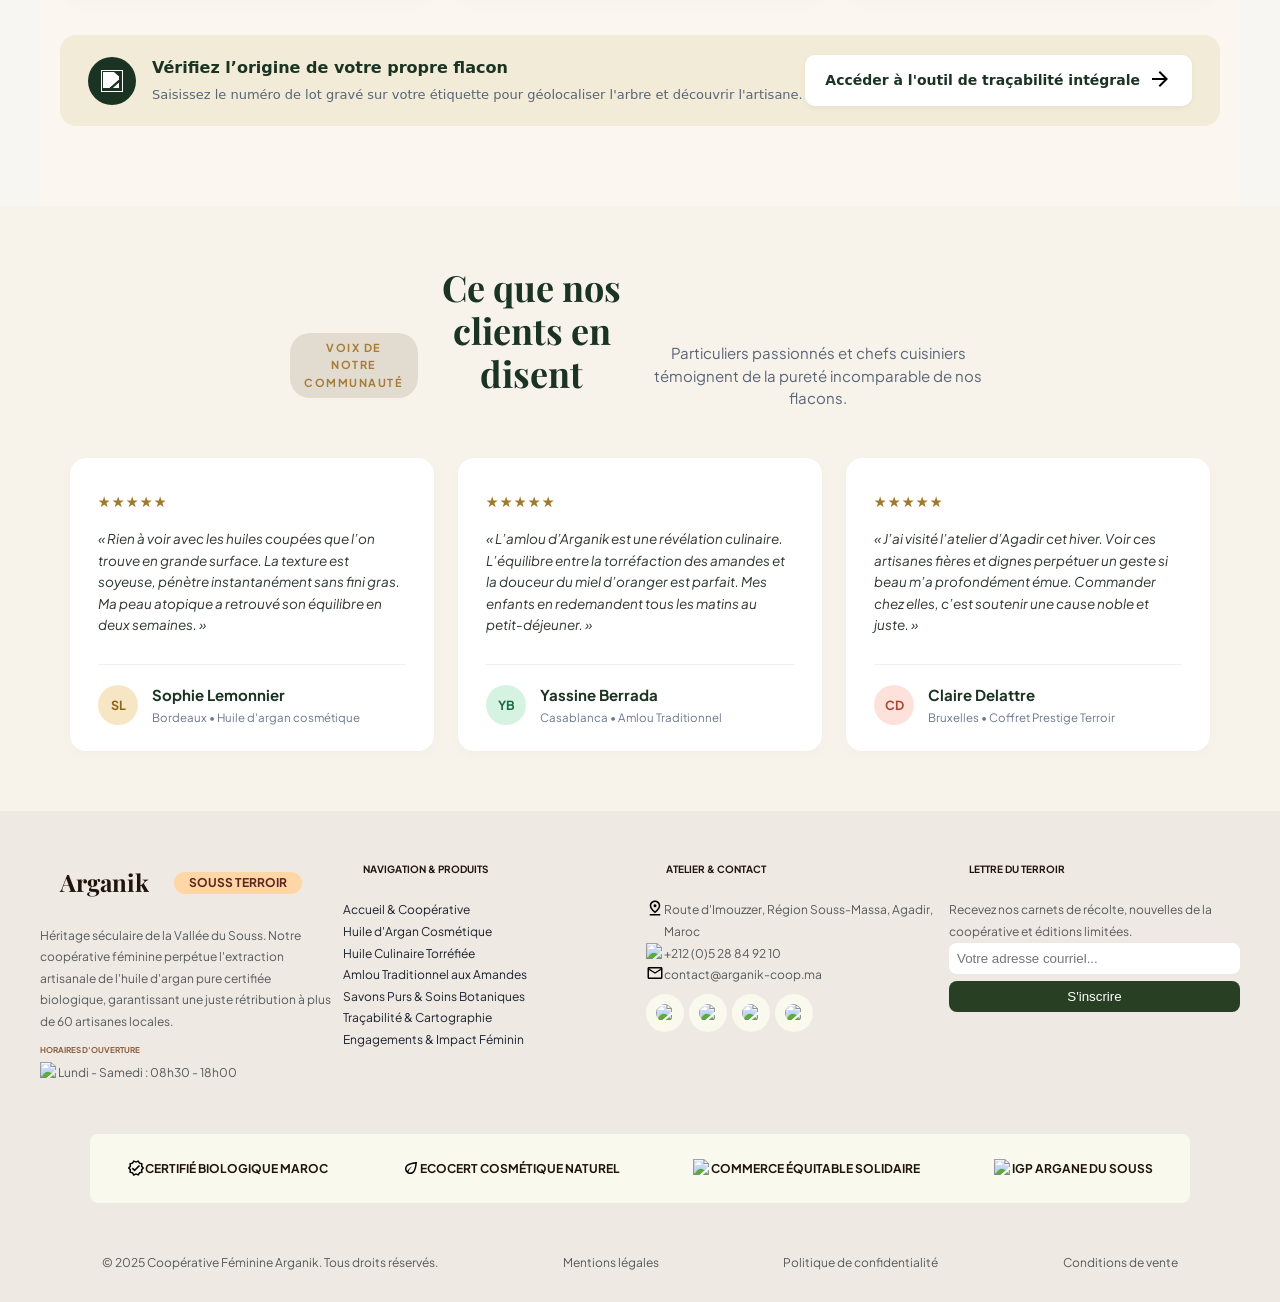
==== commit 2f4daefa: "feat:add links of all pages and add responsive and fix some problems" ====
--- a/index.html
+++ b/index.html
@@ -16,31 +16,40 @@
 </head>
 <body>
    <!-- header de notre page  -->
-     <header class="en-tete">
+    <header class="en-tete">
         <div class="livraison">
             <p id="liv">Livraison offerte au Maroc dès 300 MAD • Coopérative 100% solidaire et biologique certifiée</p>
         </div>
         <div class="conteneur-ente-contenu">
             <a href="index.html" class="logoo">
-                <img src="assets/images/logo/arganik-logo.svg" class="logo" alt="Arganik"></a>
-            <div class="profile">
-                <img src="assets/images/divers/avatar-utilisateur.jpg" alt="Mon profil">
-                <button aria-label="Panier">
-                    <i class="fa-solid fa-bag-shopping"></i>
-                    <span class="cart_count">3</span>
-                </button>
-            </div>
-
+                <img src="../assets/images/logo/arganik-logo.svg" alt="Logo Arganik" class="logo">
+            </a>
             <nav aria-label="Navigation principale" class="barre">
                 <ul class="menu">
                     <li><a href="index.html" class="lien-actif">Accueil</a></li>
-                    <li><a href="pages/produits.html" >Nos produits</a></li>
-                    <li><a href="pages/tracability2.html">Traçabilité</a></li>
-                    <li><a href="pages/contact.html">Contact</a></li>
+                    <li><a href="/pages/product_page.html">Nos produits</a></li>
+                    <li><a href="/pages/tracability2.html">Traçabilité</a></li>
+                    <li><a href="/pages/contact.html">Contact</a></li>
                 </ul>
             </nav>
-        </div>
-    </header>
+            <div class="profile">
+
+                <button aria-label="Voir le panier">
+
+                    <i class="fa-solid fa-cart-shopping"></i>
+
+                    <span class="badge-panier">2</span>
+
+                </button>
+
+                <img src="assets/images/divers/avatar-utilisateur.jpg" alt="Avatar utilisateur">
+
+            </div>
+
+        </div>
+
+    </header> 
+
     <main>
         <!-- Section Hero -->
         <section class="hero-section">
@@ -62,7 +71,7 @@
                 </p>
 
                 <div class="hero-cta">
-                    <a href="pages/produits.html" class="btn-primary">Découvrir nos produits</a>
+                    <a href="pages/produit.html" class="btn-primary">Découvrir nos produits</a>
                     <a href="#histoire" class="btn-secondary">
                         Notre histoire collective
                         <img src="assets/icons/fleche-droite.svg" alt="" class="btn-icon" aria-hidden="true">
@@ -113,7 +122,7 @@
 
                 <div class="stat-card">
                     <div class="stat-icon-wrapper">
-                        <img src="assets/icons/inventaire.svg" alt="" aria-hidden="true">
+                        <img src="assets/icons/pression.svg" alt="" aria-hidden="true">
                     </div>
                     <p class="stat-value">&lt; 38°C</p>
                     <h3 class="stat-title">Pression à Froid</h3>
@@ -196,7 +205,7 @@
                     <button type="button" class="btn-favorite" aria-label="Ajouter aux favoris">
                         <img src="assets/icons/favori.svg" alt="" aria-hidden="true">
                     </button>
-                    <img src="assets/images/produits/amlou-amandes-miel-02.jpg" alt="Pôt d'Amlou Royal aux amandes et miel" class="product-image">
+                    <img src="assets/images/produits/amlou-royal-02.jpg" alt="Pôt d'Amlou Royal aux amandes et miel" class="product-image">
                 </div>
 
                 <div class="product-content">
@@ -262,7 +271,7 @@
                     <button type="button" class="btn-favorite" aria-label="Ajouter aux favoris">
                         <img src="assets/icons/favori.svg" alt="" aria-hidden="true">
                     </button>
-                    <img src="assets/images/produits/savon-vegetal-argan-cedre.jpg" alt="Savon végétal surgras" class="product-image">
+                    <img src="assets/images/produits/savon-argan-cedre-04.jpg" alt="Savon végétal surgras" class="product-image">
                 </div>
 
                 <div class="product-content">
@@ -502,14 +511,13 @@
 </section>
 </main>
     <!-- la partie footer de la page  -->
-   <footer>
+    <footer id="Contact">
         <div class="footer_top">
             <div class="presentation_time">
                 <div class="title">
                     <h3>Arganik</h3>
                     <p>SOUSS TERROIR</p>
                 </div>
-
                 <p>
                     Héritage séculaire de la Vallée du Souss. Notre coopérative féminine
                     perpétue l'extraction artisanale de l'huile d'argan pure certifiée
@@ -519,47 +527,50 @@
                 <h6>HORAIRES D'OUVERTURE</h6>
                 <div class="infos">
                     <img width="18" height="18" src="https://img.icons8.com/material-outlined/24/clock--v1.png"
-                        alt="clock--v1" />
+                        alt="horloge" />
                     <p>Lundi - Samedi : 08h30 - 18h00</p>
                 </div>
             </div>
+
             <nav class="links">
                 <h5>NAVIGATION & PRODUITS</h5>
                 <ul class="nav_footer">
-                    <li><a href=""></a>Accueil & Coopérative</li>
-                    <li><a href=""></a>Huile d'Argan Cosmétique</li>
-                    <li><a href=""></a>Huile Culinaire Torréfiée</li>
-                    <li><a href=""></a>Amlou Traditionnel aux Amandes</li>
-                    <li><a href=""></a>Savons Purs & Soins Botaniques</li>
-                    <li><a href=""></a>Traçabilité & Cartographie</li>
-                    <li><a href=""></a>Engagements & Impact Féminin</li>
+                    <li><a href="index.html">Accueil & Coopérative</a></li>
+                    <li><a href="#">Huile d'Argan Cosmétique</a></li>
+                    <li><a href="#">Huile Culinaire Torréfiée</a></li>
+                    <li><a href="#">Amlou Traditionnel aux Amandes</a></li>
+                    <li><a href="#">Savons Purs & Soins Botaniques</a></li>
+                    <li><a href="#">Traçabilité & Cartographie</a></li>
+                    <li><a href="#">Engagements & Impact Féminin</a></li>
                 </ul>
             </nav>
+
             <div class="contact">
                 <h5>ATELIER & CONTACT</h5>
                 <div class="infos">
-                    <img src="../assets/icons/epingle-carte.svg" width="18" height="18" />
+                    <img src="assets/icons/epingle-carte.svg" width="18" height="18" alt="carte">
                     <p>Route d'Imouzzer, Région Souss-Massa, Agadir, Maroc</p>
                 </div>
                 <div class="infos">
-                    <img width="18" height="18" src="https://img.icons8.com/forma-bold/24/phone.png" alt="phone" />
+                    <img width="18" height="18" src="https://img.icons8.com/forma-bold/24/phone.png" alt="téléphone" />
                     <p>+212 (0)5 28 84 92 10</p>
                 </div>
                 <div class="infos">
-                    <img src="../assets/icons/email.svg" width="18" height="18" />
+                    <img src="assets/icons/email.svg" width="18" height="18" alt="email">
                     <p>contact@arganik-coop.ma</p>
                 </div>
 
                 <div class="contact_icons">
-                    <img width="18" height="18" src="https://img.icons8.com/ios/50/camera--v3.png" alt="camera--v3" />
+                    <img width="18" height="18" src="https://img.icons8.com/ios/50/camera--v3.png" alt="instagram" />
                     <img width="18" height="18" src="https://img.icons8.com/material-sharp/24/earth-planet--v2.png"
-                        alt="earth-planet--v2" />
+                        alt="web" />
                     <img width="18" height="18" src="https://img.icons8.com/material-outlined/24/comments--v1.png"
-                        alt="comments--v1" />
+                        alt="commentaires" />
                     <img width="18" height="18" src="https://img.icons8.com/windows/32/bookmark-ribbon--v1.png"
-                        alt="bookmark-ribbon--v1" />
-                </div>
-            </div>
+                        alt="favoris" />
+                </div>
+            </div>
+
             <div class="newsletter">
                 <h5>LETTRE DU TERROIR</h5>
                 <p>
@@ -567,29 +578,31 @@
                     éditions limitées.
                 </p>
                 <div class="sign_button">
-                    <input type="text" placeholder="Votre adresse courriel..." />
-                    <button>S'inscrire</button>
-                </div>
-            </div>
-        </div>
+                    <input type="email" placeholder="Votre adresse courriel..." />
+                    <button type="button">S'inscrire</button>
+                </div>
+            </div>
+        </div>
+
         <div class="labels">
             <div class="infos">
-                <img src="../assets/icons/certifie.svg" frameborder="0" width="18" height="18" />
+                <img src="assets/icons/certifie.svg" width="18" height="18" alt="certifié">
                 <p>CERTIFIÉ BIOLOGIQUE MAROC</p>
             </div>
             <div class="infos">
-                <img src="../assets/icons/feuille-eco.svg" width="18" height="18" />
+                <img src="assets/icons/feuille-eco.svg" width="18" height="18" alt="écologique">
                 <p>ECOCERT COSMÉTIQUE NATUREL</p>
             </div>
             <div class="infos">
-                <img width="18" height="18" src="https://img.icons8.com/windows/32/group2.png" alt="group2" />
+                <img width="18" height="18" src="https://img.icons8.com/windows/32/group2.png" alt="solidaire" />
                 <p>COMMERCE ÉQUITABLE SOLIDAIRE</p>
             </div>
             <div class="infos">
-                <img width="18" height="18" src="https://img.icons8.com/windows/32/warranty.png" alt="warranty" />
+                <img width="18" height="18" src="https://img.icons8.com/windows/32/warranty.png" alt="igp" />
                 <p>IGP ARGANE DU SOUSS</p>
             </div>
         </div>
+
         <div class="footer_bottom">
             <p>© 2025 Coopérative Féminine Arganik. Tous droits réservés.</p>
             <p>Mentions légales</p>
--- a/css/header.css
+++ b/css/header.css
@@ -14,7 +14,7 @@
   outline-offset: 2px;
 }
 
-/* ---------- Header (stays at the top when scrolling) ---------- */
+
 
 .en-tete {
   position: sticky;
@@ -26,12 +26,12 @@
   font-family: "Plus Jakarta Sans", sans-serif;
 }
 
-/* buttons do not inherit the font by default */
+
 .en-tete button {
   font-family: inherit;
 }
 
-/* ----- Green bar at the top ----- */
+
 
 #liv {
   color: #f5eee2;
@@ -41,10 +41,9 @@
   font-size: 13px;
 }
 
-/* ----- Logo, menu and profile ----- */
 
-/* 3 columns: logo on the left, menu in the middle, profile on the right.
-   "grid-template-areas" gives each part its place, whatever the HTML order. */
+
+
 .conteneur-ente-contenu {
   display: grid;
   grid-template-columns: 1fr auto 1fr;
@@ -116,7 +115,7 @@
 
 .profile button {
   position: relative;
-  order: -1; /* puts the cart before the avatar */
+  order: -1;
   background: none;
   border: none;
   font-size: 18px;
@@ -124,7 +123,7 @@
   cursor: pointer;
 }
 
-/* small round number on the cart */
+
 .cart_count {
   position: absolute;
   top: -6px;
@@ -142,18 +141,18 @@
   font-weight: 700;
 }
 
-/* ---------- Responsive ---------- */
 
-/* Tablet: tighter links */
+
+
 @media (max-width: 1024px) {
   .menu a {
     padding: 8px 12px;
   }
 }
 
-/* Mobile: logo and profile on the first row, menu on its own row below */
+
 @media (max-width: 768px) {
-  /* a tall sticky header would hide too much of a phone screen */
+  
   .en-tete {
     position: static;
   }
@@ -177,7 +176,7 @@
   }
 }
 
-/* Small phones: smaller text so the 4 links fit on one line */
+
 @media (max-width: 480px) {
   #liv {
     font-size: 11px;
@@ -191,4 +190,4 @@
     padding: 6px 10px;
     font-size: 13px;
   }
-}
+}
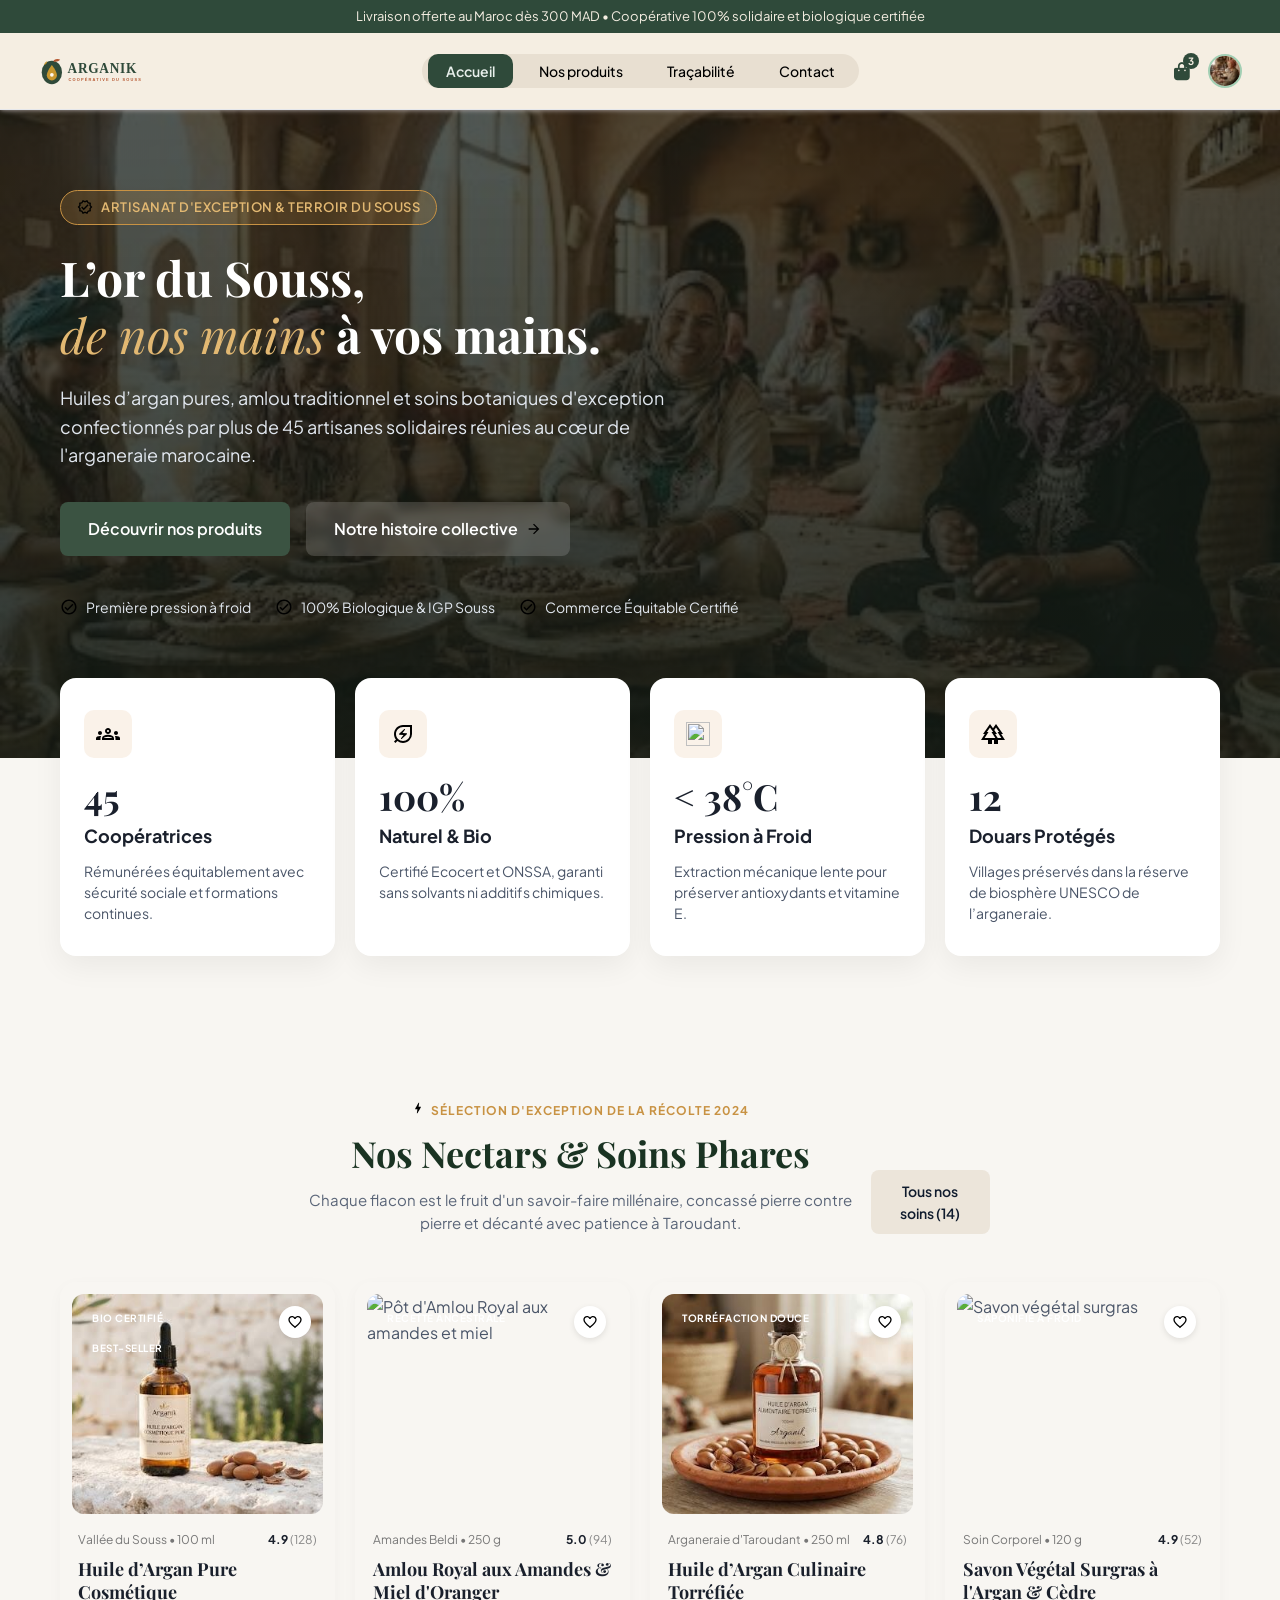
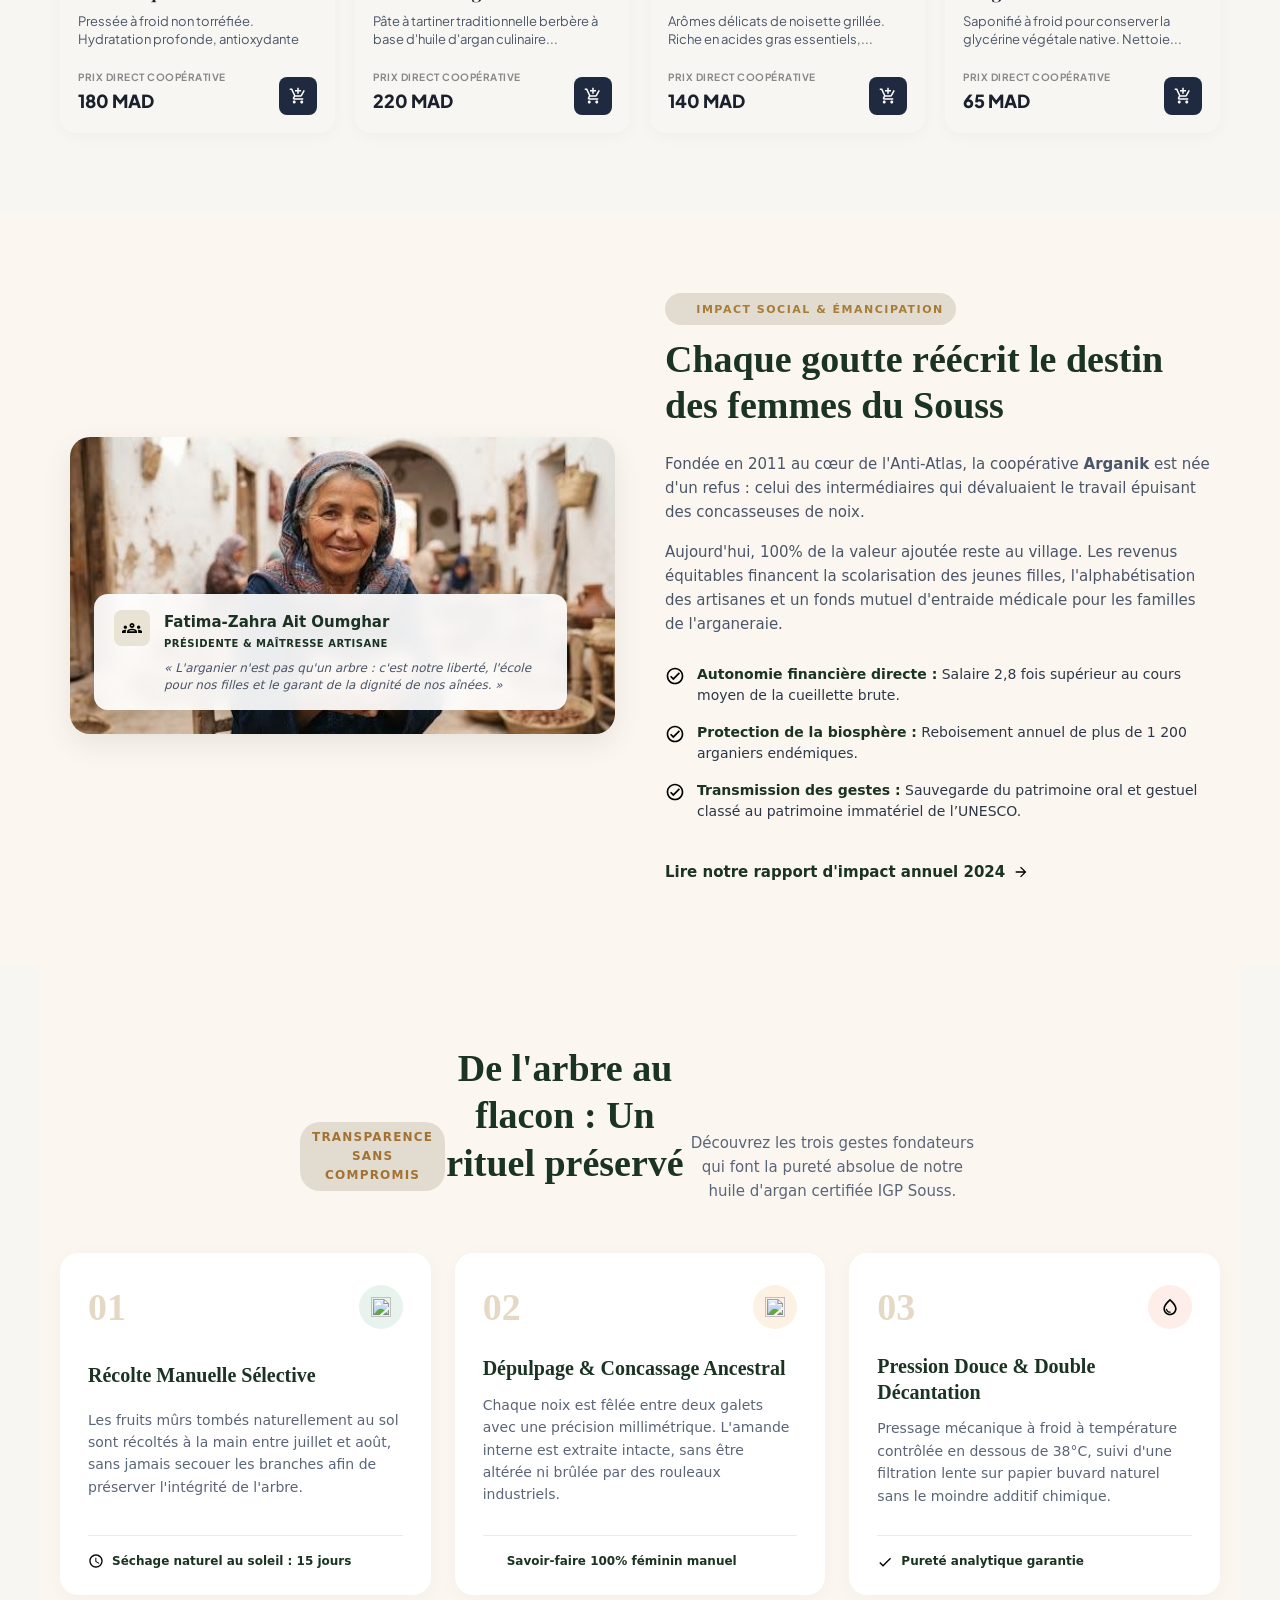
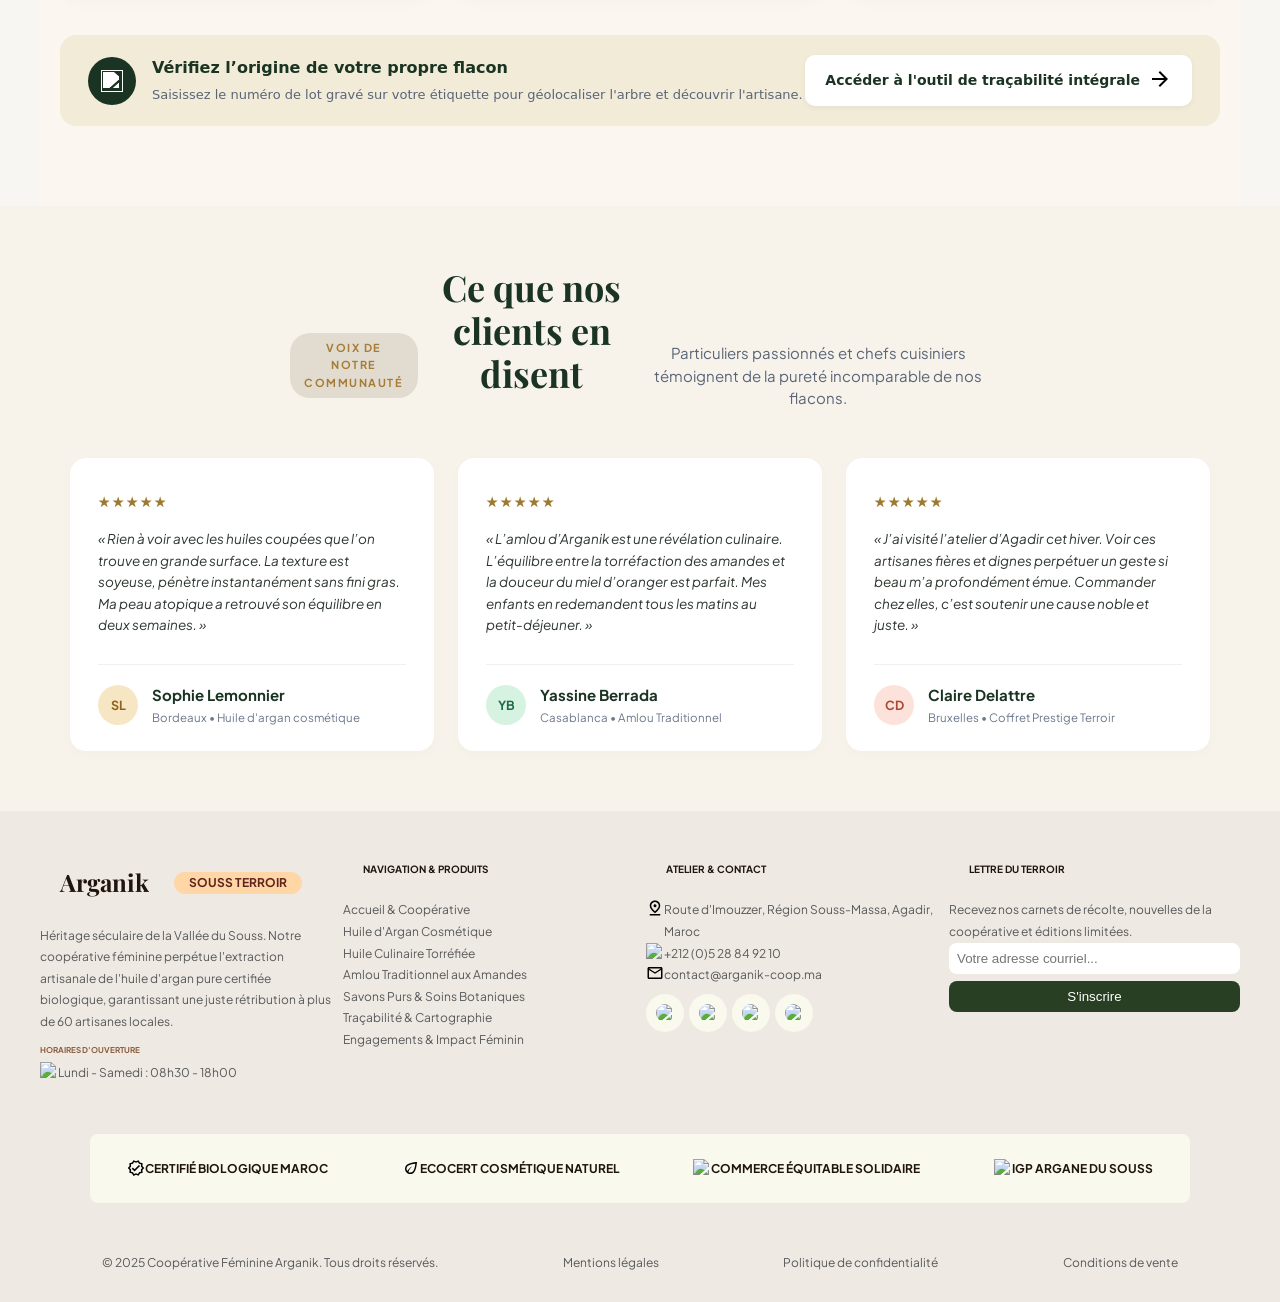
==== commit 10cd9918: "Merge pull request #29 from latifa2026-gm/feat/Acceuil fix" ====
--- a/index.html
+++ b/index.html
@@ -16,40 +16,31 @@
 </head>
 <body>
    <!-- header de notre page  -->
-    <header class="en-tete">
+     <header class="en-tete">
         <div class="livraison">
             <p id="liv">Livraison offerte au Maroc dès 300 MAD • Coopérative 100% solidaire et biologique certifiée</p>
         </div>
         <div class="conteneur-ente-contenu">
             <a href="index.html" class="logoo">
-                <img src="../assets/images/logo/arganik-logo.svg" alt="Logo Arganik" class="logo">
-            </a>
+                <img src="assets/images/logo/arganik-logo.svg" class="logo" alt="Arganik"></a>
+            <div class="profile">
+                <img src="assets/images/divers/avatar-utilisateur.jpg" alt="Mon profil">
+                <button aria-label="Panier">
+                    <i class="fa-solid fa-bag-shopping"></i>
+                    <span class="cart_count">3</span>
+                </button>
+            </div>
+
             <nav aria-label="Navigation principale" class="barre">
                 <ul class="menu">
                     <li><a href="index.html" class="lien-actif">Accueil</a></li>
-                    <li><a href="/pages/product_page.html">Nos produits</a></li>
-                    <li><a href="/pages/tracability2.html">Traçabilité</a></li>
-                    <li><a href="/pages/contact.html">Contact</a></li>
+                    <li><a href="pages/produits.html" >Nos produits</a></li>
+                    <li><a href="pages/tracability2.html">Traçabilité</a></li>
+                    <li><a href="pages/contact.html">Contact</a></li>
                 </ul>
             </nav>
-            <div class="profile">
-
-                <button aria-label="Voir le panier">
-
-                    <i class="fa-solid fa-cart-shopping"></i>
-
-                    <span class="badge-panier">2</span>
-
-                </button>
-
-                <img src="assets/images/divers/avatar-utilisateur.jpg" alt="Avatar utilisateur">
-
-            </div>
-
-        </div>
-
-    </header> 
-
+        </div>
+    </header>
     <main>
         <!-- Section Hero -->
         <section class="hero-section">
@@ -71,7 +62,7 @@
                 </p>
 
                 <div class="hero-cta">
-                    <a href="pages/produit.html" class="btn-primary">Découvrir nos produits</a>
+                    <a href="pages/produits.html" class="btn-primary">Découvrir nos produits</a>
                     <a href="#histoire" class="btn-secondary">
                         Notre histoire collective
                         <img src="assets/icons/fleche-droite.svg" alt="" class="btn-icon" aria-hidden="true">
@@ -511,13 +502,14 @@
 </section>
 </main>
     <!-- la partie footer de la page  -->
-    <footer id="Contact">
+   <footer>
         <div class="footer_top">
             <div class="presentation_time">
                 <div class="title">
                     <h3>Arganik</h3>
                     <p>SOUSS TERROIR</p>
                 </div>
+
                 <p>
                     Héritage séculaire de la Vallée du Souss. Notre coopérative féminine
                     perpétue l'extraction artisanale de l'huile d'argan pure certifiée
@@ -527,50 +519,47 @@
                 <h6>HORAIRES D'OUVERTURE</h6>
                 <div class="infos">
                     <img width="18" height="18" src="https://img.icons8.com/material-outlined/24/clock--v1.png"
-                        alt="horloge" />
+                        alt="clock--v1" />
                     <p>Lundi - Samedi : 08h30 - 18h00</p>
                 </div>
             </div>
-
             <nav class="links">
                 <h5>NAVIGATION & PRODUITS</h5>
                 <ul class="nav_footer">
-                    <li><a href="index.html">Accueil & Coopérative</a></li>
-                    <li><a href="#">Huile d'Argan Cosmétique</a></li>
-                    <li><a href="#">Huile Culinaire Torréfiée</a></li>
-                    <li><a href="#">Amlou Traditionnel aux Amandes</a></li>
-                    <li><a href="#">Savons Purs & Soins Botaniques</a></li>
-                    <li><a href="#">Traçabilité & Cartographie</a></li>
-                    <li><a href="#">Engagements & Impact Féminin</a></li>
+                    <li><a href=""></a>Accueil & Coopérative</li>
+                    <li><a href=""></a>Huile d'Argan Cosmétique</li>
+                    <li><a href=""></a>Huile Culinaire Torréfiée</li>
+                    <li><a href=""></a>Amlou Traditionnel aux Amandes</li>
+                    <li><a href=""></a>Savons Purs & Soins Botaniques</li>
+                    <li><a href=""></a>Traçabilité & Cartographie</li>
+                    <li><a href=""></a>Engagements & Impact Féminin</li>
                 </ul>
             </nav>
-
             <div class="contact">
                 <h5>ATELIER & CONTACT</h5>
                 <div class="infos">
-                    <img src="assets/icons/epingle-carte.svg" width="18" height="18" alt="carte">
+                    <img src="../assets/icons/epingle-carte.svg" width="18" height="18" />
                     <p>Route d'Imouzzer, Région Souss-Massa, Agadir, Maroc</p>
                 </div>
                 <div class="infos">
-                    <img width="18" height="18" src="https://img.icons8.com/forma-bold/24/phone.png" alt="téléphone" />
+                    <img width="18" height="18" src="https://img.icons8.com/forma-bold/24/phone.png" alt="phone" />
                     <p>+212 (0)5 28 84 92 10</p>
                 </div>
                 <div class="infos">
-                    <img src="assets/icons/email.svg" width="18" height="18" alt="email">
+                    <img src="../assets/icons/email.svg" width="18" height="18" />
                     <p>contact@arganik-coop.ma</p>
                 </div>
 
                 <div class="contact_icons">
-                    <img width="18" height="18" src="https://img.icons8.com/ios/50/camera--v3.png" alt="instagram" />
+                    <img width="18" height="18" src="https://img.icons8.com/ios/50/camera--v3.png" alt="camera--v3" />
                     <img width="18" height="18" src="https://img.icons8.com/material-sharp/24/earth-planet--v2.png"
-                        alt="web" />
+                        alt="earth-planet--v2" />
                     <img width="18" height="18" src="https://img.icons8.com/material-outlined/24/comments--v1.png"
-                        alt="commentaires" />
+                        alt="comments--v1" />
                     <img width="18" height="18" src="https://img.icons8.com/windows/32/bookmark-ribbon--v1.png"
-                        alt="favoris" />
-                </div>
-            </div>
-
+                        alt="bookmark-ribbon--v1" />
+                </div>
+            </div>
             <div class="newsletter">
                 <h5>LETTRE DU TERROIR</h5>
                 <p>
@@ -578,31 +567,29 @@
                     éditions limitées.
                 </p>
                 <div class="sign_button">
-                    <input type="email" placeholder="Votre adresse courriel..." />
-                    <button type="button">S'inscrire</button>
-                </div>
-            </div>
-        </div>
-
+                    <input type="text" placeholder="Votre adresse courriel..." />
+                    <button>S'inscrire</button>
+                </div>
+            </div>
+        </div>
         <div class="labels">
             <div class="infos">
-                <img src="assets/icons/certifie.svg" width="18" height="18" alt="certifié">
+                <img src="../assets/icons/certifie.svg" frameborder="0" width="18" height="18" />
                 <p>CERTIFIÉ BIOLOGIQUE MAROC</p>
             </div>
             <div class="infos">
-                <img src="assets/icons/feuille-eco.svg" width="18" height="18" alt="écologique">
+                <img src="../assets/icons/feuille-eco.svg" width="18" height="18" />
                 <p>ECOCERT COSMÉTIQUE NATUREL</p>
             </div>
             <div class="infos">
-                <img width="18" height="18" src="https://img.icons8.com/windows/32/group2.png" alt="solidaire" />
+                <img width="18" height="18" src="https://img.icons8.com/windows/32/group2.png" alt="group2" />
                 <p>COMMERCE ÉQUITABLE SOLIDAIRE</p>
             </div>
             <div class="infos">
-                <img width="18" height="18" src="https://img.icons8.com/windows/32/warranty.png" alt="igp" />
+                <img width="18" height="18" src="https://img.icons8.com/windows/32/warranty.png" alt="warranty" />
                 <p>IGP ARGANE DU SOUSS</p>
             </div>
         </div>
-
         <div class="footer_bottom">
             <p>© 2025 Coopérative Féminine Arganik. Tous droits réservés.</p>
             <p>Mentions légales</p>
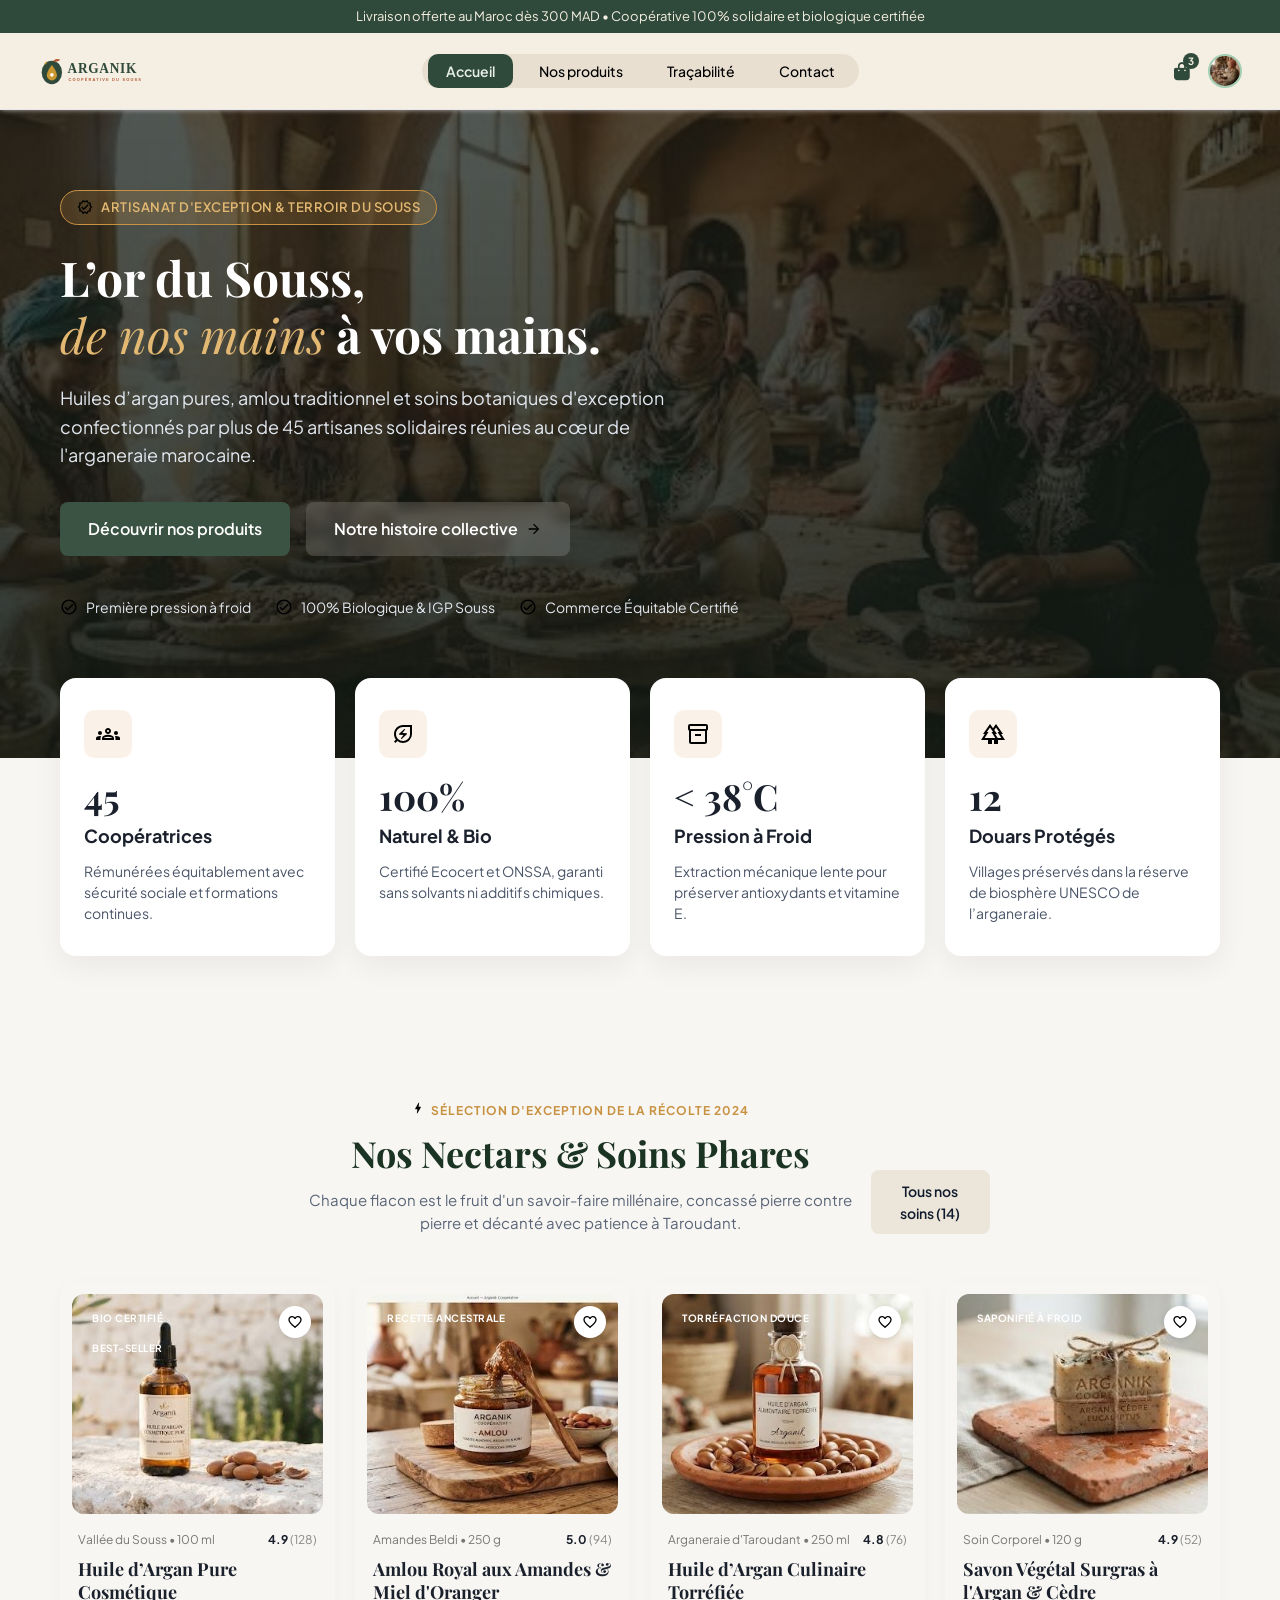
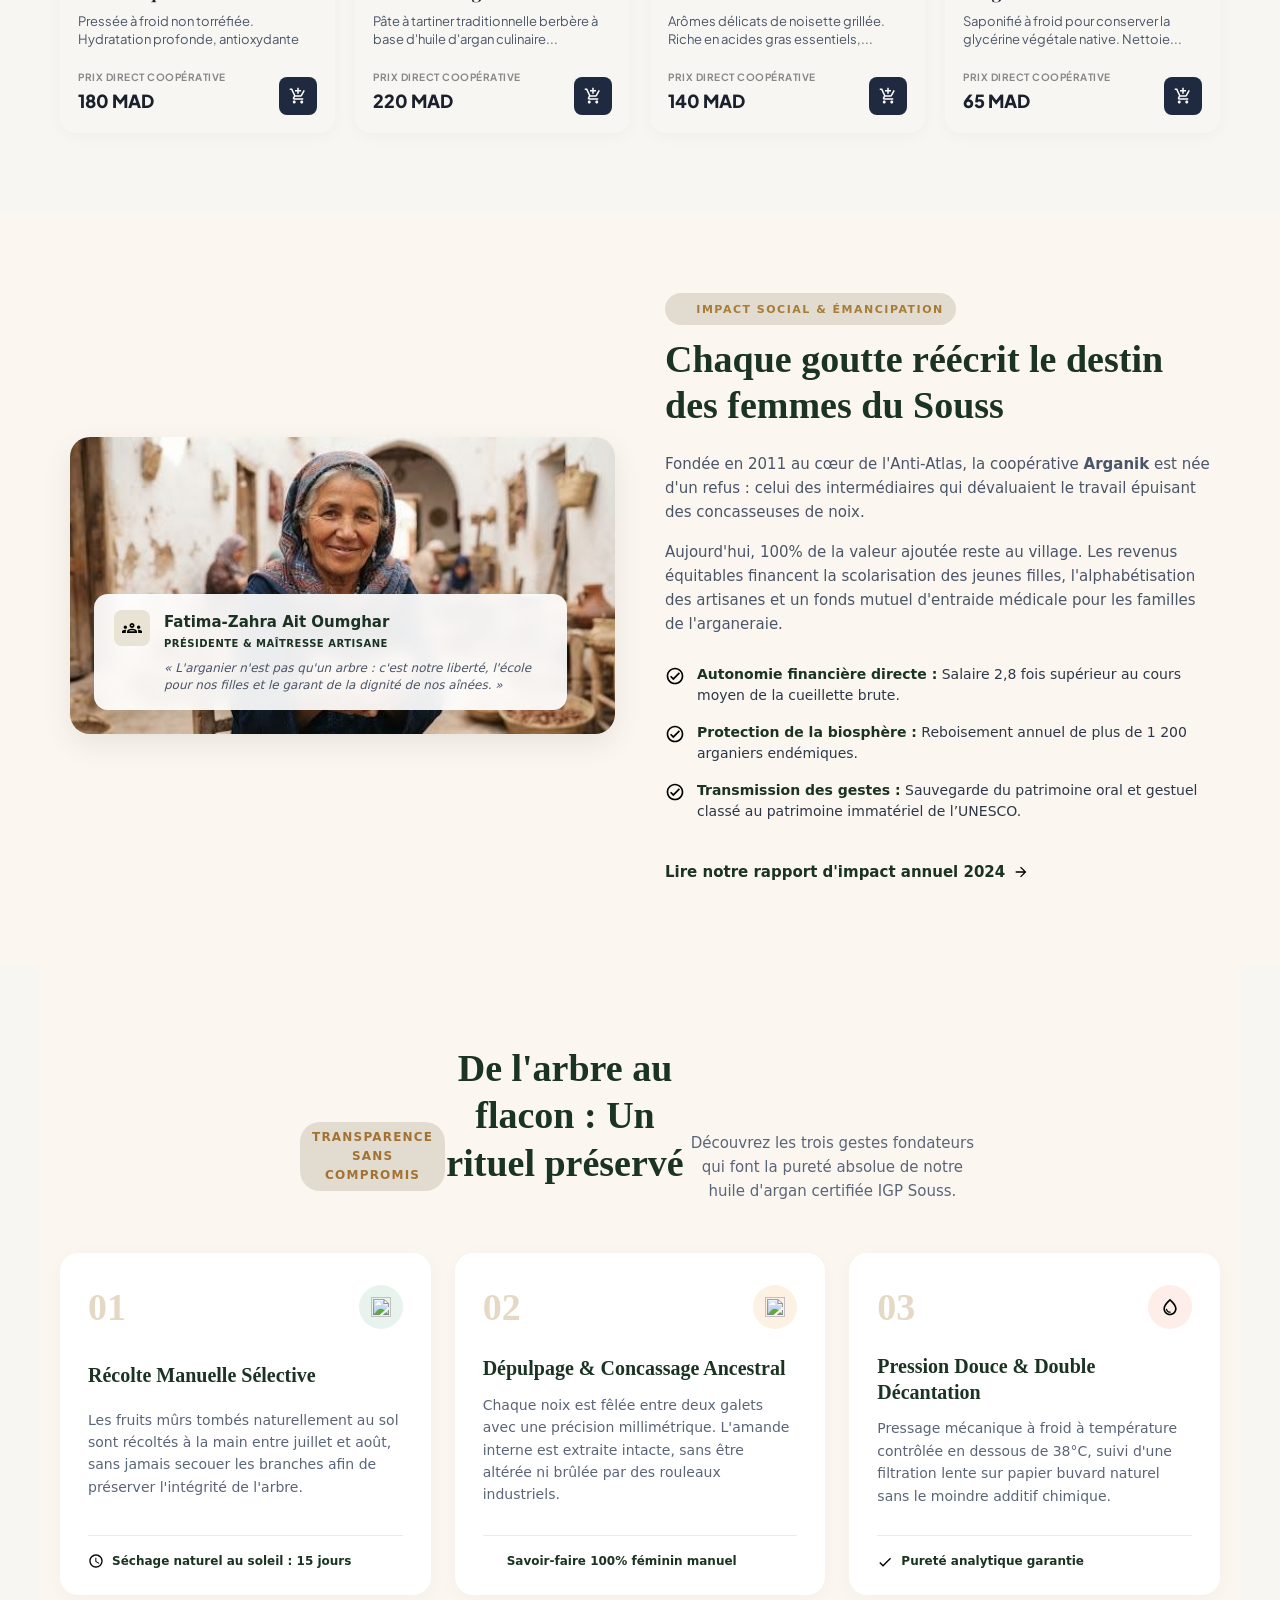
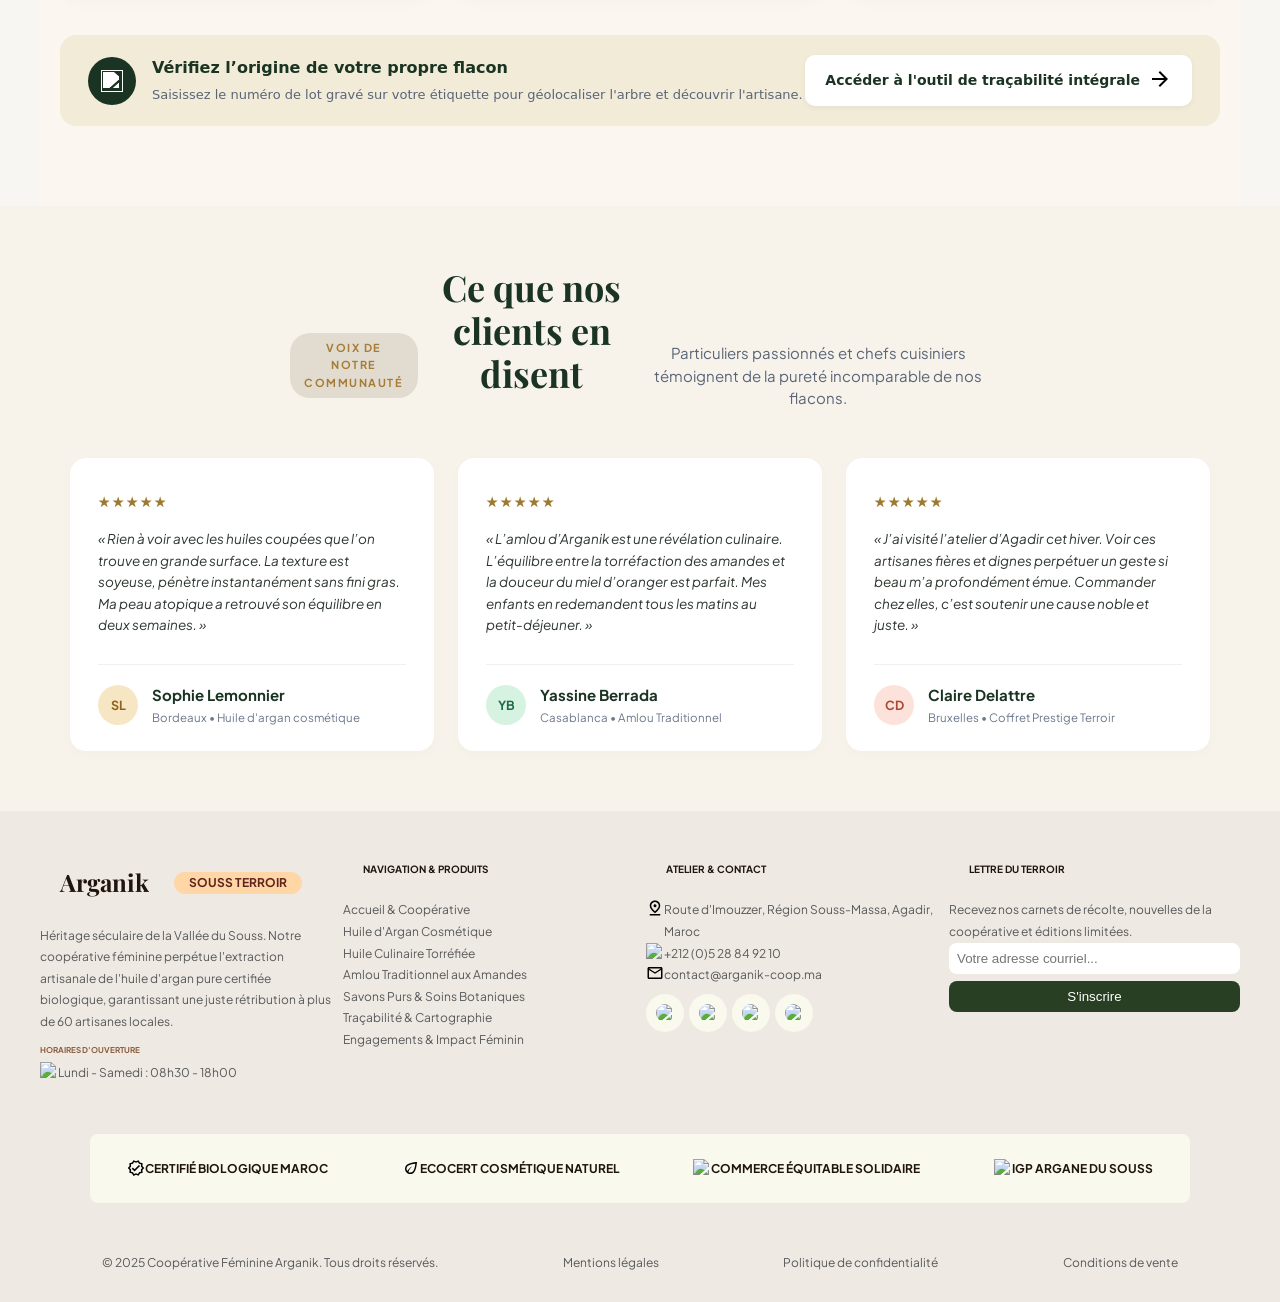
==== commit 0de86c53: "Merge pull request #30 from latifa2026-gm/feat/Acceuil fix" ====
--- a/index.html
+++ b/index.html
@@ -113,7 +113,7 @@
 
                 <div class="stat-card">
                     <div class="stat-icon-wrapper">
-                        <img src="assets/icons/pression.svg" alt="" aria-hidden="true">
+                        <img src="assets/icons/inventaire.svg" alt="" aria-hidden="true">
                     </div>
                     <p class="stat-value">&lt; 38°C</p>
                     <h3 class="stat-title">Pression à Froid</h3>
@@ -196,7 +196,7 @@
                     <button type="button" class="btn-favorite" aria-label="Ajouter aux favoris">
                         <img src="assets/icons/favori.svg" alt="" aria-hidden="true">
                     </button>
-                    <img src="assets/images/produits/amlou-royal-02.jpg" alt="Pôt d'Amlou Royal aux amandes et miel" class="product-image">
+                    <img src="assets/images/produits/amlou-amandes-miel-02.jpg" alt="Pôt d'Amlou Royal aux amandes et miel" class="product-image">
                 </div>
 
                 <div class="product-content">
@@ -262,7 +262,7 @@
                     <button type="button" class="btn-favorite" aria-label="Ajouter aux favoris">
                         <img src="assets/icons/favori.svg" alt="" aria-hidden="true">
                     </button>
-                    <img src="assets/images/produits/savon-argan-cedre-04.jpg" alt="Savon végétal surgras" class="product-image">
+                    <img src="assets/images/produits/savon-vegetal-argan-cedre.jpg" alt="Savon végétal surgras" class="product-image">
                 </div>
 
                 <div class="product-content">
